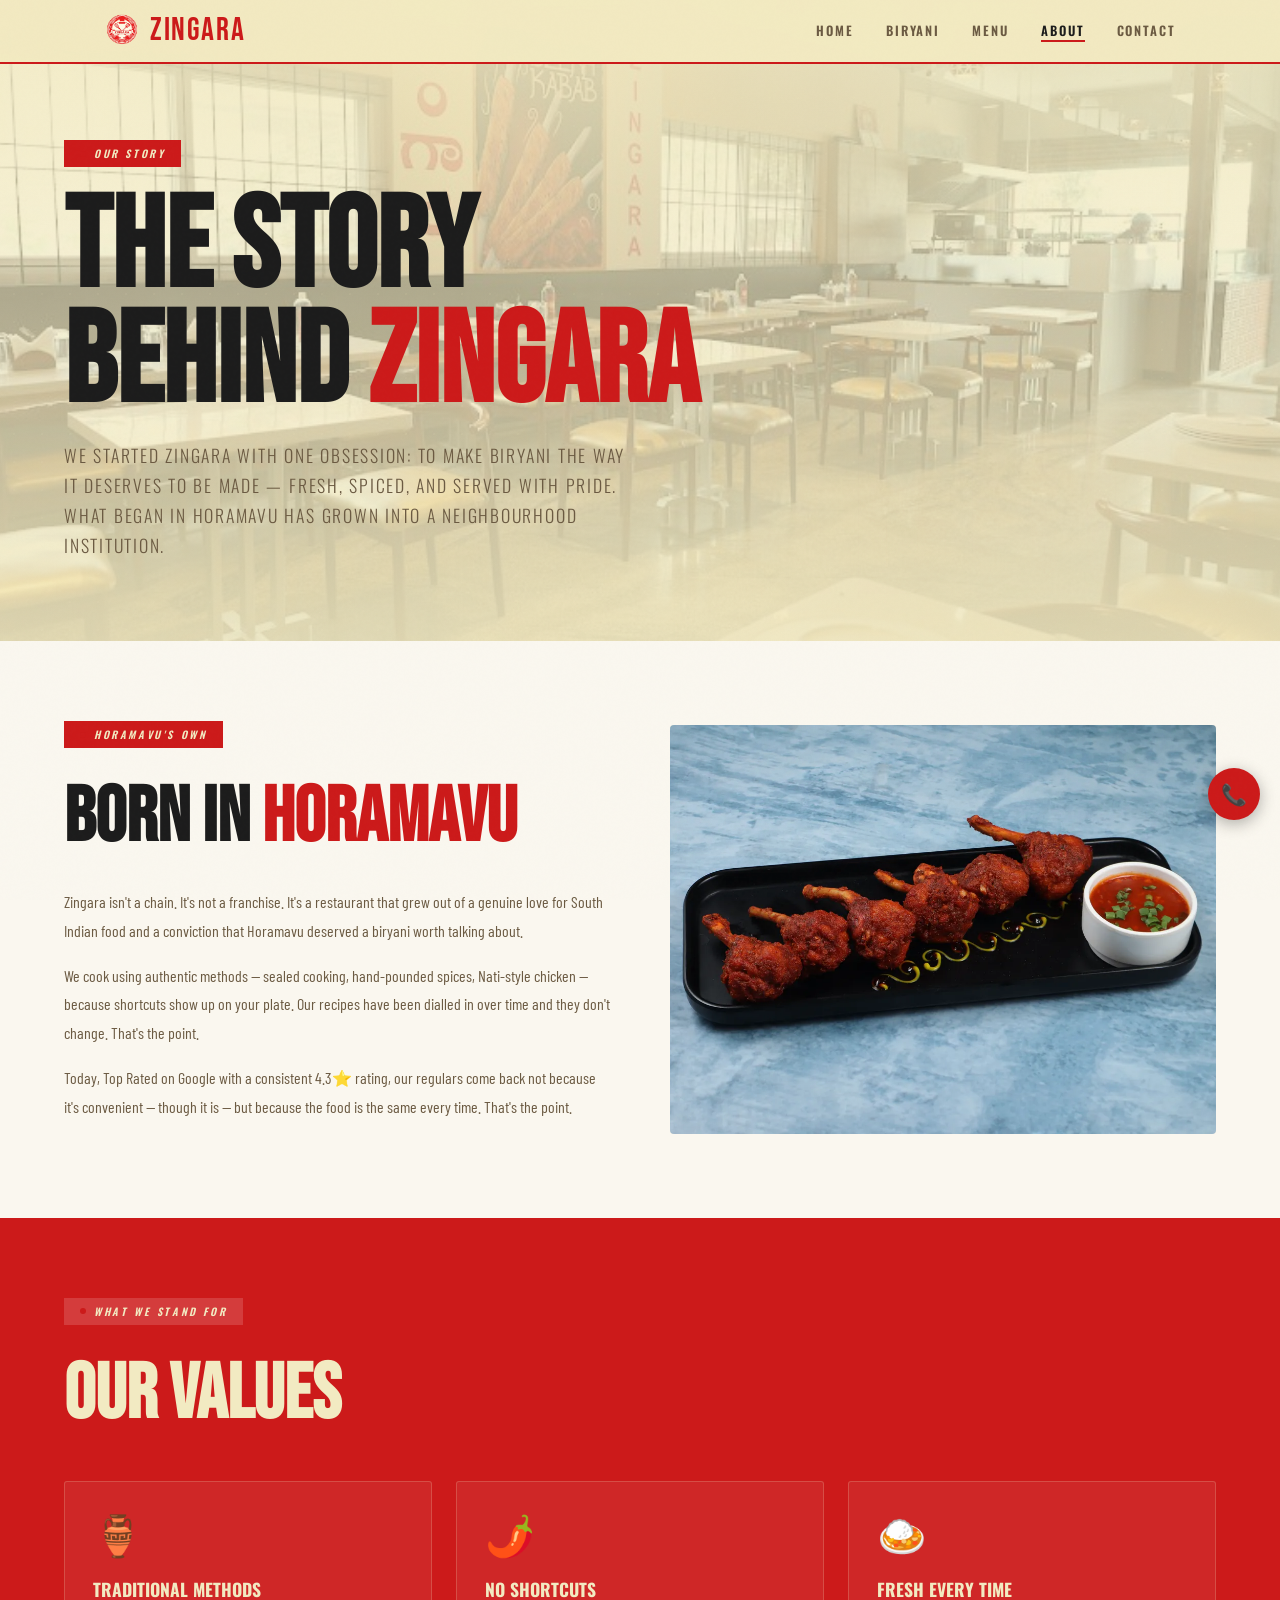
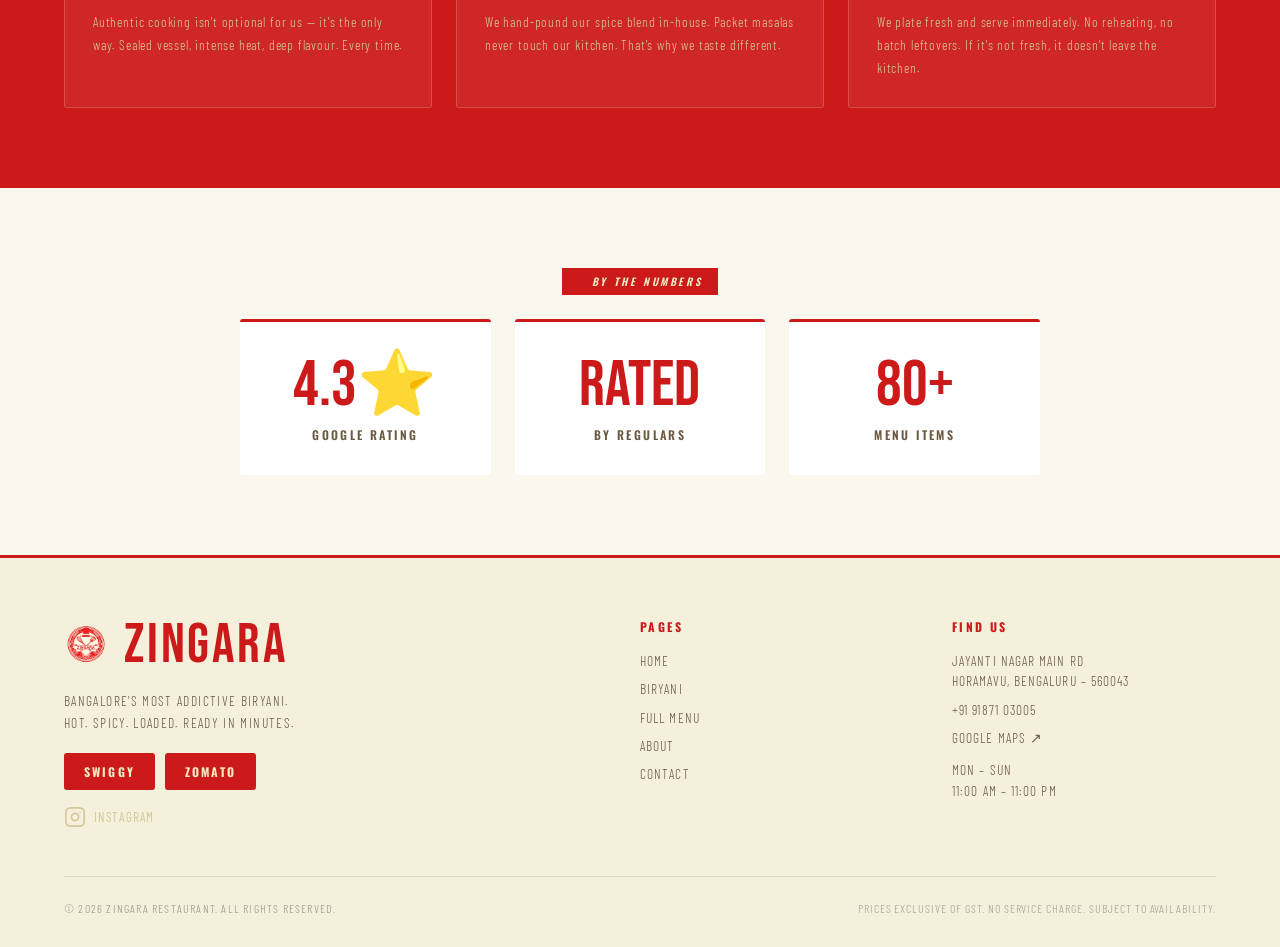
==== about.html @ 3c58b034 "Update website files" ====
<!DOCTYPE html>
<html lang="en">
<head>
  <meta charset="UTF-8">
  <meta name="viewport" content="width=device-width, initial-scale=1.0">
  <title>About Us — Zingara Restaurant Horamavu Bangalore</title>
  <meta name="description" content="Zingara Restaurant — Horamavu's go-to for authentic biryani. Rated 4.3⭐ on Google. Trusted by our customers. Our story, our food, our commitment to quality.">
  <link rel="canonical" href="https://zingara.in/about.html">

  <!-- Open Graph -->
  <meta property="og:title" content="About Zingara — Horamavu's Favourite Biryani Restaurant">
  <meta property="og:description" content="Born in Horamavu. Authentic dum biryani, hand-pounded spices, Nati-style chicken. Rated 4.3⭐ on Google. Our story, our food.">
  <meta property="og:type" content="restaurant">
  <meta property="og:image" content="https://zingara.in/images/hero-3.jpg">
  <meta property="og:url" content="https://zingara.in/about.html">
  <meta property="og:site_name" content="Zingara Restaurant">
  <!-- Twitter Card -->
  <meta name="twitter:card" content="summary_large_image">
  <meta name="twitter:title" content="About Zingara — Horamavu's Favourite Biryani Restaurant">
  <meta name="twitter:description" content="Born in Horamavu. Authentic dum biryani, hand-pounded spices, Nati-style chicken. Rated 4.3⭐.">
  <meta name="twitter:image" content="https://zingara.in/images/hero-3.jpg">

  <!-- Favicon -->
  <link rel="icon" type="image/x-icon" href="favicon.ico">
  <link rel="icon" type="image/png" href="images/logo.png">

  <link rel="preconnect" href="https://fonts.googleapis.com">
  <link rel="preconnect" href="https://fonts.gstatic.com" crossorigin>
  <link href="https://fonts.googleapis.com/css2?family=Bebas+Neue&family=Oswald:wght@300;400;600;700&family=Barlow+Condensed:wght@300;400;500;600&display=swap" rel="stylesheet">
  <link rel="stylesheet" href="css/style.css">
</head>
<body>

<nav id="navbar"></nav>
<div class="nav-overlay" id="navOverlay"></div>
<div class="mobile-nav" id="mobileNav"></div>

<!-- ── ABOUT HERO ── -->
<section class="about-hero" aria-label="About Zingara">
  <div class="page-hero-bg" style="background-image:url('images/hero-3.jpg')" aria-hidden="true"></div>
  <div class="page-hero-scrim page-hero-scrim--light" aria-hidden="true"></div>
  <!-- Large watermark -->
  <div aria-hidden="true" style="position:absolute;bottom:-30px;right:-20px;font-family:'Bebas Neue',sans-serif;font-size:clamp(8rem,20vw,18rem);color:rgba(242,234,194,0.03);letter-spacing:0.05em;pointer-events:none;z-index:1;">ABOUT</div>
  <div class="hero-pattern" aria-hidden="true"></div>
  <div class="about-hero-inner">
    <div class="section-badge reveal">Our Story</div>
    <h1 class="reveal">THE STORY<br>BEHIND <span>ZINGARA</span></h1>
    <p class="about-hero-sub reveal reveal-delay-1">
      We started Zingara with one obsession: to make biryani the way it deserves to be made —
      fresh, spiced, and served with pride. What began in Horamavu has grown into a neighbourhood institution.
    </p>
  </div>
</section>

<!-- ── OUR STORY ── -->
<section class="about-story" aria-label="Our story">
  <div class="about-story-inner">
    <div class="about-story-text reveal">
      <div class="section-badge">Horamavu's Own</div>
      <h2>BORN IN <span>HORAMAVU</span></h2>
      <p>Zingara isn't a chain. It's not a franchise. It's a restaurant that grew out of a genuine love for South Indian food and a conviction that Horamavu deserved a biryani worth talking about.</p>
      <p>We cook using authentic methods — sealed cooking, hand-pounded spices, Nati-style chicken — because shortcuts show up on your plate. Our recipes have been dialled in over time and they don't change. That's the point.</p>
      <p>Today, Top Rated on Google with a consistent 4.3⭐ rating, our regulars come back not because it's convenient — though it is — but because the food is the same every time. That's the point.</p>
    </div>
    <div class="about-img reveal reveal-delay-1">
      <picture>
          <source srcset="images/opt/hero-4-lg.webp" type="image/webp">
          <img src="images/opt/hero-4-lg.jpg" alt="Zingara Restaurant interior" width="600" height="450" loading="lazy" decoding="async">
        </picture>
    </div>
  </div>
</section>

<!-- ── VALUES ── -->
<section class="about-values" aria-label="Our values">
  <div class="about-values-inner">
    <div class="section-badge" style="background:rgba(255,255,255,0.15);color:var(--cream);" class="reveal">What We Stand For</div>
    <h2 class="reveal">OUR VALUES</h2>
    <div class="values-grid">
      <div class="value-item reveal">
        <div class="value-icon">🏺</div>
        <div class="value-title">Traditional Methods</div>
        <p class="value-text">Authentic cooking isn't optional for us — it's the only way. Sealed vessel, intense heat, deep flavour. Every time.</p>
      </div>
      <div class="value-item reveal reveal-delay-1">
        <div class="value-icon">🌶️</div>
        <div class="value-title">No Shortcuts</div>
        <p class="value-text">We hand-pound our spice blend in-house. Packet masalas never touch our kitchen. That's why we taste different.</p>
      </div>
      <div class="value-item reveal reveal-delay-2">
        <div class="value-icon">🍛</div>
        <div class="value-title">Fresh Every Time</div>
        <p class="value-text">We plate fresh and serve immediately. No reheating, no batch leftovers. If it's not fresh, it doesn't leave the kitchen.</p>
      </div>
    </div>
  </div>
</section>

<!-- ── STATS ── -->
<section class="about-stats-section" aria-label="Restaurant stats">
  <div class="about-stats-inner">
    <div class="section-badge reveal about-stats-badge">By The Numbers</div>
    <div class="about-stats-grid">
      <div class="about-stat-card reveal">
        <div class="about-stat-num">4.3⭐</div>
        <div class="about-stat-label">Google Rating</div>
      </div>
      <div class="about-stat-card reveal reveal-delay-1">
        <div class="about-stat-num">Rated</div>
        <div class="about-stat-label">by Regulars</div>
      </div>
      <div class="about-stat-card reveal reveal-delay-2">
        <div class="about-stat-num">80+</div>
        <div class="about-stat-label">Menu Items</div>
      </div>
    </div>
  </div>
</section>

<footer id="site-footer"></footer>
<div class="floating-btns">
  <a href="tel:+919187103005" class="floating-btn floating-call" title="Call Us" aria-label="Call Zingara">📞</a>
</div>

<script src="js/components.js"></script>
<script src="js/main.js"></script>
</body>
</html>
---- css/style.css ----
/* ============================================================
   ZINGARA RESTAURANT — GLOBAL STYLESHEET
   Design System: Bold Street / High-Energy / Food-First
   ============================================================ */

/* ── GOOGLE FONTS ── */
@import url('https://fonts.googleapis.com/css2?family=Bebas+Neue&family=Oswald:wght@300;400;600;700&family=Barlow+Condensed:wght@300;400;500;600&display=swap');

/* ── DESIGN TOKENS ── */
:root {
  --red:        #CC1A1A;
  --red-hover:  #A01010;
  --red-deep:   #7A0A0A;
  --cream:      #F2EAC2;
  --cream-dim:  #D4C898;
  --black:      #111111;
  --off-white:  #FAF7EF;
  --warm-surf:  #F5F0DC;
  --text-dark:  #1C1C1C;
  --text-muted: #6B5A42;
  --border-cream: rgba(242,234,194,0.2);
}

/* ── RESET ── */
*, *::before, *::after { margin:0; padding:0; box-sizing:border-box; }
html { scroll-behavior: smooth; }
img { display:block; width:100%; height:100%; object-fit:cover; }
a { text-decoration:none; color:inherit; }
ul { list-style:none; }
button { cursor:pointer; border:none; background:none; }

body {
  font-family: 'Barlow Condensed', sans-serif;
  background: var(--off-white);
  color: var(--text-dark);
  overflow-x: hidden;
}

/* ── NOISE TEXTURE OVERLAY ── */
body::after {
  content:'';
  position:fixed; inset:0;
  background-image: url("data:image/svg+xml,%3Csvg viewBox='0 0 256 256' xmlns='http://www.w3.org/2000/svg'%3E%3Cfilter id='n'%3E%3CfeTurbulence type='fractalNoise' baseFrequency='0.9' numOctaves='4' stitchTiles='stitch'/%3E%3C/filter%3E%3Crect width='100%25' height='100%25' filter='url(%23n)' opacity='0.04'/%3E%3C/svg%3E");
  pointer-events:none; z-index:9999; opacity:0.35;
}

/* â”€â”€ PAGE HERO BACKGROUNDS (STATIC) â”€â”€ */
.page-hero-bg {
  position:absolute; inset:0;
  z-index:0;
  background-size:cover;
  background-position:center;
  pointer-events:none;
  transform:scale(1.02);
}
.page-hero-scrim {
  position:absolute; inset:0;
  z-index:1;
  pointer-events:none;
}
.page-hero-scrim--light {
  background:linear-gradient(
    180deg,
    rgba(242,234,194,0.92) 0%,
    rgba(242,234,194,0.70) 45%,
    rgba(242,234,194,0.90) 100%
  );
}

/* ============================================================
   TYPOGRAPHY UTILITIES
   ============================================================ */
.font-display  { font-family:'Bebas Neue', sans-serif; font-weight:400; text-transform:uppercase; letter-spacing:0.04em; }
.font-ui       { font-family:'Oswald', sans-serif; text-transform:uppercase; }
.font-body     { font-family:'Barlow Condensed', sans-serif; }

/* ============================================================
   LAYOUT UTILITIES
   ============================================================ */
.container { max-width:1200px; margin:0 auto; padding:0 5vw; }
.section   { padding:80px 5vw; }
.section-sm { padding:60px 5vw; }

/* ============================================================
   SECTION LABEL BADGE
   ============================================================ */
.section-badge {
  display:inline-flex; align-items:center; gap:8px;
  background: var(--red);
  color:var(--cream);
  font-family:'Oswald',sans-serif; font-weight:600; font-style:italic;
  font-size:0.65rem; letter-spacing:0.25em; text-transform:uppercase;
  padding:6px 16px;
  border-radius:0;
  margin-bottom:24px;
}
.section-badge::before {
  content:''; width:6px; height:6px; border-radius:50%;
  background:var(--red); flex-shrink:0;
}

/* ============================================================
   BUTTONS
   ============================================================ */
.btn {
  display:inline-flex; align-items:center; justify-content:center; gap:8px;
  font-family:'Oswald',sans-serif; font-weight:700;
  font-size:0.85rem; letter-spacing:0.18em; text-transform:uppercase;
  padding:14px 36px; border-radius:3px;
  transition: all 0.2s ease; cursor:pointer;
  white-space:nowrap;
}
.btn-primary {
  background:var(--red); color:var(--cream);
}
.btn-primary:hover { background:var(--red-hover); transform:translateY(-1px); }
.btn-primary:active { background:var(--red-deep); transform:translateY(0); }

.btn-outline-cream {
  background:transparent; color:var(--cream);
  border:2px solid var(--cream);
}
.btn-outline-cream:hover { background:rgba(242,234,194,0.12); }

.btn-outline-red {
  background:transparent; color:var(--red);
  border:2px solid var(--red);
}
.btn-outline-red:hover { background:var(--red); color:var(--cream); }

.btn-black {
  background:var(--black); color:var(--cream);
}
.btn-black:hover { background:#222; }

/* ============================================================
   NAVBAR
   ============================================================ */
#navbar {
  position:fixed; top:0; left:0; right:0; z-index:1000;
  background:rgba(242,234,194,0.97);
  backdrop-filter:blur(12px);
  border-bottom:2px solid var(--red);
  height:64px;
  transition:height 0.3s ease, border-width 0.3s ease;
}
#navbar.scrolled { height:52px; border-bottom-width:1px; }

.nav-inner {
  max-width:1200px; margin:0 auto; padding:0 5vw;
  height:100%;
  display:flex; align-items:center; justify-content:space-between;
}

.nav-logo {
  font-family:'Bebas Neue',sans-serif; font-size:2rem;
  color:var(--red); letter-spacing:0.05em;
  display:flex;
  align-items:center;
  gap:10px;
  line-height:1;
}
.nav-logo-img {
  height:36px;
  width:auto;
  display:block;
  flex-shrink:0;
  object-fit:contain;
  /* Uncomment if logo needs inverting on dark navbar: */
  /* filter: brightness(0) invert(1); */
}

.nav-links {
  display:flex; align-items:center; gap:32px;
}
.nav-links a {
  font-family:'Oswald',sans-serif; font-weight:600;
  font-size:0.8rem; letter-spacing:0.15em; text-transform:uppercase;
  color:var(--text-muted);
  position:relative; padding-bottom:2px;
  transition:color 0.2s;
}
.nav-links a::after {
  content:''; position:absolute; bottom:0; left:0;
  width:0; height:2px; background:var(--red);
  transition:width 0.25s ease;
}
.nav-links a.active { color:var(--text-dark); }
.nav-links a.active::after { width:100%; }
.nav-links a:hover { color:var(--text-dark); }
.nav-links a:hover::after { width:100%; }

.hamburger {
  display:none; flex-direction:column; gap:5px; padding:8px;
}

/* Home hero: keep extra CTA mobile-only */
.hero-cta-order { display:none; }
.hamburger span {
  display:block; width:24px; height:2px;
  background:var(--text-dark); border-radius:2px;
  transition:all 0.3s ease;
}

/* Mobile nav drawer */
.mobile-nav {
  display:none;
  position:fixed; top:0; right:0; bottom:0;
  width:280px; z-index:1001;
  background:var(--red);
  padding:80px 40px 40px;
  flex-direction:column; gap:8px;
  transform:translateX(100%);
  transition:transform 0.35s cubic-bezier(0.16,1,0.3,1);
}
.mobile-nav.open { transform:translateX(0); }
.mobile-nav a {
  font-family:'Bebas Neue',sans-serif; font-size:2rem;
  color:var(--cream); letter-spacing:0.04em;
  padding:8px 0; border-bottom:1px solid rgba(242,234,194,0.15);
}
.mobile-nav a.active { color:#fff; }
.mobile-nav a.active::after { content:''; display:block; width:48px; height:2px; background:var(--cream); margin-top:6px; }
.mobile-nav a:last-child { border:none; }
.mobile-nav-close {
  position:absolute; top:20px; right:20px;
  font-size:1.5rem; color:var(--cream); background:none; border:none;
  cursor:pointer;
}
.nav-overlay {
  display:none; position:fixed; inset:0; z-index:1000;
  background:rgba(0,0,0,0.5);
}
.nav-overlay.open { display:block; }

/* ============================================================
   SCROLL REVEAL ANIMATION
   ============================================================ */
.reveal {
  opacity:0; transform:translateY(30px);
  transition: opacity 0.6s ease, transform 0.6s ease;
}
.reveal.visible { opacity:1; transform:translateY(0); }
.reveal-delay-1 { transition-delay:0.1s; }
.reveal-delay-2 { transition-delay:0.2s; }
.reveal-delay-3 { transition-delay:0.3s; }
.reveal-delay-4 { transition-delay:0.4s; }

/* ============================================================
   HERO SECTION
   ============================================================ */
.hero {
  position:relative; min-height:100vh;
  display:flex; align-items:flex-end;
  padding-bottom:80px; overflow:hidden;
  background:var(--black);
}

.hero-carousel {
  position:absolute; inset:0; z-index:0;
}
.hero-slide {
  position:absolute; inset:0;
  opacity:0; transition:opacity 1.2s ease;
  background:#1a0a0a; /* fallback */
}
.hero-slide.active { opacity:1; }
.hero-slide img {
  width:100%; height:100%; object-fit:cover;
  /* Lazy-load friendly sizing */
}

/* Gradient overlay: darkens left side for text legibility */
.hero-overlay {
  position:absolute; inset:0; z-index:1;
  background: linear-gradient(
    105deg,
    rgba(0,0,0,0.80) 0%,
    rgba(0,0,0,0.50) 50%,
    rgba(0,0,0,0.10) 100%
  );
}
/* Dot grid atmospheric pattern */
.hero-pattern {
  position:absolute; inset:0; z-index:2;
  background-image: radial-gradient(circle, rgba(242,234,194,0.07) 1px, transparent 1px);
  background-size:28px 28px;
  pointer-events:none;
}

.hero-content {
  position:relative; z-index:3;
  max-width:1200px; margin:0 auto; padding:0 5vw;
  width:100%;
}

.hero-badge {
  display:inline-flex; align-items:center; gap:8px;
  background:var(--red); color:var(--cream);
  font-family:'Oswald',sans-serif; font-weight:600;
  font-size:0.7rem; letter-spacing:0.3em; text-transform:uppercase;
  padding:7px 16px; border-radius:2px;
  margin-bottom:20px;
  opacity:0; transform:translateY(40px);
  animation: heroReveal 0.9s cubic-bezier(0.16,1,0.3,1) 0.2s forwards;
}

.hero h1 {
  font-family:'Bebas Neue',sans-serif;
  font-size:clamp(4rem,12vw,10rem);
  color:var(--cream); line-height:0.92; letter-spacing:0.02em;
  text-transform:uppercase;
  opacity:0; transform:translateY(40px);
  animation: heroReveal 0.9s cubic-bezier(0.16,1,0.3,1) 0.32s forwards;
}
.hero h1 .accent { color:var(--red); }

.hero-sub {
  font-family:'Oswald',sans-serif; font-weight:300;
  font-size:clamp(1rem,2vw,1.4rem);
  color:var(--cream-dim); letter-spacing:0.1em; text-transform:uppercase;
  margin-top:16px; max-width:520px;
  opacity:0; transform:translateY(40px);
  animation: heroReveal 0.9s cubic-bezier(0.16,1,0.3,1) 0.44s forwards;
}

.hero-ctas {
  display:flex; flex-wrap:wrap; gap:12px;
  margin-top:36px;
  opacity:0; transform:translateY(40px);
  animation: heroReveal 0.9s cubic-bezier(0.16,1,0.3,1) 0.56s forwards;
}

/* Carousel dots */
.hero-dots {
  position:absolute; bottom:28px; right:5vw;
  z-index:4; display:flex; gap:8px;
}
.hero-dot {
  width:8px; height:8px; border-radius:50%;
  background:rgba(242,234,194,0.3);
  border:none; cursor:pointer;
  transition:background 0.3s, transform 0.3s;
}
.hero-dot.active { background:var(--cream); transform:scale(1.3); }

@keyframes heroReveal {
  to { opacity:1; transform:translateY(0); }
}

/* ============================================================
   TRUST BAR
   ============================================================ */
.trust-bar {
  background:var(--warm-surf);
  border-bottom:2px solid var(--red);
  padding:20px 5vw;
}
.trust-bar-inner {
  max-width:1200px; margin:0 auto;
  display:flex; align-items:center; justify-content:center;
  flex-wrap:wrap; gap:40px;
}
.trust-item {
  display:flex; align-items:center; gap:12px;
}
.trust-num {
  font-family:'Bebas Neue',sans-serif; font-size:2rem;
  color:var(--red); letter-spacing:0.03em;
}
.trust-label {
  font-family:'Barlow Condensed',sans-serif; font-weight:300;
  font-size:0.8rem; text-transform:uppercase; letter-spacing:0.1em;
  color:var(--text-muted); line-height:1.3;
}
.trust-divider {
  width:1px; height:40px; background:rgba(17,17,17,0.15);
}

/* ============================================================
   STAR PRODUCT (FEATURED BIRYANI)
   ============================================================ */
.star-product {
  background:var(--red);
  padding:80px 5vw;
  position:relative; overflow:hidden;
}
/* Large watermark background text */
.star-product::before {
  content:'BIRYANI';
  position:absolute; top:50%; left:50%;
  transform:translate(-50%,-50%);
  font-family:'Bebas Neue',sans-serif;
  font-size:clamp(8rem,20vw,18rem);
  color:rgba(242,234,194,0.04);
  white-space:nowrap; pointer-events:none;
  letter-spacing:0.05em;
}
.star-product-inner {
  max-width:1200px; margin:0 auto;
  display:grid; grid-template-columns:1fr 1fr;
  gap:60px; align-items:center;
  position:relative; z-index:1;
}
.star-product-img {
  position:relative; border-radius:4px; overflow:hidden;
  aspect-ratio:4/3;
  box-shadow: 0 30px 80px rgba(0,0,0,0.4);
}
.star-product-img .most-ordered-tag {
  position:absolute; top:16px; left:16px; z-index:2;
  background:var(--cream); color:var(--red);
  font-family:'Oswald',sans-serif; font-weight:700;
  font-size:0.7rem; letter-spacing:0.2em; text-transform:uppercase;
  padding:6px 14px; border-radius:2px;
}
.star-product-text h2 {
  font-family:'Bebas Neue',sans-serif;
  font-size:clamp(3rem,8vw,7rem);
  color:var(--cream); line-height:0.92;
  letter-spacing:0.02em;
}
.star-product-text .price {
  font-family:'Bebas Neue',sans-serif; font-size:3rem;
  color:var(--cream); margin:16px 0 8px;
}
.star-product-text .desc {
  font-family:'Barlow Condensed',sans-serif; font-weight:300;
  font-size:1rem; line-height:1.7; letter-spacing:0.06em;
  text-transform:uppercase; color:var(--cream-dim);
  margin-bottom:32px;
}
.star-ctas { display:flex; gap:12px; flex-wrap:wrap; }

/* ============================================================
   BIRYANI GRID (CHOOSE YOUR BIRYANI)
   ============================================================ */
.biryani-grid-section {
  background:var(--off-white); padding:80px 5vw;
}
.section-header {
  max-width:1200px; margin:0 auto 48px;
}
.section-header h2 {
  font-family:'Bebas Neue',sans-serif;
  font-size:clamp(2.5rem,6vw,5rem);
  color:var(--text-dark); line-height:1;
}
.section-header h2 .red { color:var(--red); }

.biryani-grid {
  max-width:1200px; margin:0 auto;
  display:grid; grid-template-columns:repeat(4,1fr); gap:20px;
}
.biryani-card {
  background:#fff;
  border-radius:4px; overflow:hidden;
  border-left:4px solid var(--red);
  transition:transform 0.2s ease, box-shadow 0.2s ease;
}
.biryani-card:hover {
  transform:translateY(-4px);
  box-shadow:0 12px 30px rgba(204,26,26,0.15);
}
.biryani-card-img {
  aspect-ratio:4/3; overflow:hidden; position:relative;
  background:var(--warm-surf);
}
.biryani-card-img img {
  transition:transform 0.4s ease;
}
.biryani-card:hover .biryani-card-img img { transform:scale(1.05); }
.biryani-card-body { padding:20px; }
.biryani-card-name {
  font-family:'Oswald',sans-serif; font-weight:700;
  font-size:1.1rem; text-transform:uppercase;
  color:var(--text-dark); margin-bottom:6px;
}
.biryani-card-hook {
  font-family:'Barlow Condensed',sans-serif; font-weight:300;
  font-size:0.85rem; text-transform:uppercase;
  letter-spacing:0.06em; color:var(--text-muted);
  line-height:1.5; margin-bottom:16px;
}
.biryani-card-footer {
  display:flex; align-items:center; justify-content:space-between;
}
.price-badge {
  background:var(--red); color:var(--cream);
  font-family:'Oswald',sans-serif; font-weight:700;
  font-size:0.9rem; padding:4px 12px; border-radius:3px;
}
.biryani-card-footer .btn { padding:8px 16px; font-size:0.75rem; }

/* ============================================================
   WHY PEOPLE LOVE ZINGARA
   ============================================================ */
.why-love {
  background:var(--warm-surf); padding:80px 5vw;
  position:relative; overflow:hidden;
}
.why-love::before {
  content:'ZINGARA';
  position:absolute; bottom:-20px; right:-20px;
  font-family:'Bebas Neue',sans-serif;
  font-size:clamp(8rem,18vw,16rem);
  color:rgba(204,26,26,0.06);
  pointer-events:none; letter-spacing:0.05em;
}
.why-love-inner { max-width:1200px; margin:0 auto; position:relative; z-index:1; }
.why-love h2 {
  font-family:'Bebas Neue',sans-serif;
  font-size:clamp(2.5rem,6vw,5rem);
  color:var(--text-dark); margin-bottom:48px;
}
.why-grid {
  display:grid; grid-template-columns:repeat(2,1fr); gap:2px;
}
.why-item {
  background:rgba(255,255,255,0.55);
  border:1px solid rgba(17,17,17,0.07);
  padding:36px 32px;
  transition:background 0.2s;
}
.why-item:hover { background:rgba(255,255,255,0.85); }
.why-num {
  font-family:'Bebas Neue',sans-serif; font-size:4rem;
  color:var(--red); line-height:1; margin-bottom:8px;
}
.why-title {
  font-family:'Oswald',sans-serif; font-weight:700;
  font-size:1.2rem; text-transform:uppercase;
  color:var(--text-dark); margin-bottom:8px;
}
.why-desc {
  font-family:'Barlow Condensed',sans-serif; font-weight:300;
  font-size:0.9rem; line-height:1.7;
  letter-spacing:0.06em; color:var(--text-muted);
}

/* ============================================================
   WHAT YOU GET
   ============================================================ */
.what-you-get {
  background:var(--warm-surf); padding:80px 5vw;
}
.what-you-get-inner { max-width:1200px; margin:0 auto; }
.what-you-get h2 {
  font-family:'Bebas Neue',sans-serif;
  font-size:clamp(2.5rem,6vw,5rem);
  color:var(--text-dark); margin-bottom:48px;
}
.what-grid {
  display:grid; grid-template-columns:repeat(3,1fr); gap:20px;
}
.what-card {
  background:#fff; border-radius:4px; overflow:hidden;
  border-top:3px solid var(--red);
}
.what-card-img { aspect-ratio:4/3; background:var(--warm-surf); }
.what-card-label {
  padding:16px 20px;
  font-family:'Oswald',sans-serif; font-weight:700;
  font-size:1rem; text-transform:uppercase;
  color:var(--text-dark);
}

/* ============================================================
   QUICK MENU PREVIEW
   ============================================================ */
.menu-preview {
  background:var(--off-white); padding:80px 5vw;
}
.menu-preview-inner { max-width:1200px; margin:0 auto; }
.menu-preview h2 {
  font-family:'Bebas Neue',sans-serif;
  font-size:clamp(2.5rem,6vw,5rem);
  color:var(--text-dark); margin-bottom:12px;
}

.menu-tabs {
  display:flex; gap:0; margin-bottom:32px;
  border-bottom:2px solid var(--red);
}
.menu-tab {
  font-family:'Oswald',sans-serif; font-weight:600;
  font-size:0.85rem; letter-spacing:0.15em; text-transform:uppercase;
  padding:12px 24px; cursor:pointer;
  color:var(--text-muted);
  background:none; border:none;
  transition:all 0.2s;
  position:relative;
}
.menu-tab.active { color:var(--red); }
.menu-tab.active::after {
  content:''; position:absolute; bottom:-2px; left:0; right:0;
  height:2px; background:var(--red);
}
.menu-tab:hover { color:var(--text-dark); }

.menu-panel { display:none; }
.menu-panel.active {
  display:grid; grid-template-columns:repeat(2,1fr); gap:12px;
  animation: panelReveal 0.35s ease;
}
@keyframes panelReveal {
  from { opacity:0; transform:translateY(12px); }
  to   { opacity:1; transform:translateY(0); }
}

.menu-item-row {
  display:flex; align-items:center; justify-content:space-between;
  background:#fff; padding:16px 20px;
  border-left:4px solid var(--red); border-radius:4px;
  transition:transform 0.2s, box-shadow 0.2s;
}
.menu-item-row:hover {
  transform:translateY(-2px);
  box-shadow:0 6px 20px rgba(204,26,26,0.1);
}
.menu-item-name {
  font-family:'Oswald',sans-serif; font-weight:700;
  font-size:0.95rem; text-transform:uppercase; color:var(--text-dark);
}
.menu-item-desc {
  font-family:'Barlow Condensed',sans-serif; font-weight:300;
  font-size:0.8rem; text-transform:uppercase;
  letter-spacing:0.06em; color:var(--text-muted);
  margin-top:2px;
}
.menu-preview-cta { text-align:center; margin-top:40px; }

/* ============================================================
   LOCATION SECTION
   ============================================================ */
.location-section {
  background:var(--red); padding:80px 5vw;
  position:relative; overflow:hidden;
}
.location-section::before {
  content:'VISIT';
  position:absolute; bottom:-30px; left:-20px;
  font-family:'Bebas Neue',sans-serif;
  font-size:clamp(10rem,22vw,20rem);
  color:rgba(242,234,194,0.05);
  pointer-events:none;
}
.location-inner {
  max-width:1200px; margin:0 auto;
  display:grid; grid-template-columns:1fr 1fr;
  gap:60px; align-items:center;
  position:relative; z-index:1;
}
.location-text h2 {
  font-family:'Bebas Neue',sans-serif;
  font-size:clamp(3rem,8vw,7rem);
  color:var(--cream); line-height:0.95; margin-bottom:24px;
}
.location-detail {
  display:flex; align-items:flex-start; gap:12px;
  margin-bottom:16px;
}
.location-icon {
  font-size:1.2rem; margin-top:2px; flex-shrink:0;
}
.location-info {
  font-family:'Barlow Condensed',sans-serif; font-weight:300;
  font-size:0.95rem; text-transform:uppercase;
  letter-spacing:0.08em; color:var(--cream-dim); line-height:1.5;
}
.location-info strong {
  display:block; font-weight:500; color:var(--cream);
}
.location-ctas { display:flex; gap:12px; flex-wrap:wrap; margin-top:32px; }
.location-map {
  border-radius:4px; overflow:hidden;
  box-shadow:0 20px 60px rgba(0,0,0,0.3);
  aspect-ratio:4/3; background:rgba(0,0,0,0.2);
  display:flex; align-items:center; justify-content:center;
}

/* ============================================================
   FINAL PUSH / CTA SECTION
   ============================================================ */
.final-push {
  background:var(--cream); padding:80px 5vw; text-align:center;
}
.final-push h2 {
  font-family:'Bebas Neue',sans-serif;
  font-size:clamp(3rem,9vw,8rem);
  color:var(--text-dark); line-height:0.95; letter-spacing:0.02em;
}
.final-push h2 span { color:var(--red); }
.final-push p {
  font-family:'Oswald',sans-serif; font-weight:300;
  font-size:1rem; letter-spacing:0.15em; text-transform:uppercase;
  color:var(--text-muted); margin:16px 0 36px;
}
.final-ctas { display:flex; justify-content:center; gap:16px; flex-wrap:wrap; }

/* ============================================================
   FOOTER
   ============================================================ */
footer {
  background:var(--warm-surf);
  border-top:3px solid var(--red);
  padding:60px 5vw 32px;
}
.footer-inner { max-width:1200px; margin:0 auto; }
.footer-top {
  display:grid; grid-template-columns:2fr 1fr 1fr;
  gap:48px; padding-bottom:48px;
  border-bottom:1px solid rgba(17,17,17,0.1);
}
.footer-brand { }
.footer-brand-link {
  display: flex;
  align-items: center;
  gap: 16px;
  margin-bottom: 16px;
  text-decoration: none;
}
.footer-logo {
  height: 44px;
  width: auto;
  display: block;
  /* Uncomment below if logo has light background on dark footer */
  /* filter: brightness(0) invert(1); */
}
.footer-brand-name {
  font-family:'Bebas Neue',sans-serif; font-size:3.5rem;
  color:var(--red); letter-spacing:0.05em; line-height:1;
}
.footer-tagline {
  font-family:'Barlow Condensed',sans-serif; font-weight:300;
  font-size:0.85rem; text-transform:uppercase; letter-spacing:0.1em;
  color:var(--text-muted); margin-top:8px; line-height:1.6;
}
.footer-col h4 {
  font-family:'Oswald',sans-serif; font-weight:700;
  font-size:0.75rem; letter-spacing:0.2em; text-transform:uppercase;
  color:var(--red); margin-bottom:16px;
}
.footer-col a, .footer-col p {
  display:block;
  font-family:'Barlow Condensed',sans-serif; font-weight:300;
  font-size:0.85rem; text-transform:uppercase; letter-spacing:0.08em;
  color:var(--text-muted); margin-bottom:8px; line-height:1.5;
  transition:color 0.2s;
}
.footer-col a:hover { color:var(--text-dark); }
.footer-bottom {
  display:flex; align-items:center; justify-content:space-between;
  padding-top:24px; flex-wrap:wrap; gap:12px;
}
.footer-copy {
  font-family:'Barlow Condensed',sans-serif; font-weight:300;
  font-size:0.75rem; letter-spacing:0.1em; text-transform:uppercase;
  color:rgba(17,17,17,0.4);
}
.footer-gst {
  font-family:'Barlow Condensed',sans-serif; font-weight:300;
  font-size:0.75rem; letter-spacing:0.08em; text-transform:uppercase;
  color:rgba(17,17,17,0.35);
}

/* ============================================================
   STICKY MOBILE CTA
   ============================================================ */
.sticky-call {
  display:none;
  position:fixed; bottom:0; left:0; right:0; z-index:998;
  background:var(--red); color:var(--cream);
  font-family:'Oswald',sans-serif; font-weight:700;
  font-size:0.9rem; letter-spacing:0.15em; text-transform:uppercase;
  padding:16px; text-align:center;
  border-top:2px solid var(--cream);
  text-decoration:none;
}

/* ============================================================
   FLOATING BUTTONS
   ============================================================ */
.floating-btns {
  position:fixed; right:20px; bottom:80px; z-index:997;
  display:flex; flex-direction:column; gap:12px;
}
.floating-btn {
  width:52px; height:52px; border-radius:50%;
  display:flex; align-items:center; justify-content:center;
  font-size:1.3rem; text-decoration:none;
  box-shadow:0 4px 16px rgba(0,0,0,0.3);
  transition:transform 0.2s;
}
.floating-btn:hover { transform:scale(1.1); }
.floating-call { background:var(--red); }

/* ============================================================
   PAGE-SPECIFIC: BIRYANI PAGE
   ============================================================ */
.page-title {
  font-family:'Bebas Neue',sans-serif;
  font-size:clamp(4rem,12vw,10rem);
  color:var(--cream); line-height:0.9;
}
.page-title .red { color:var(--red); }
.page-subtitle {
  font-family:'Oswald',sans-serif; font-weight:300;
  font-size:1rem; letter-spacing:0.15em; text-transform:uppercase;
  color:var(--cream-dim); margin-top:12px;
}

.biryani-full-grid {
  max-width:1200px; margin:0 auto;
  display:grid; grid-template-columns:repeat(3,1fr); gap:24px;
  padding:60px 5vw;
}
.biryani-full-card {
  background:#fff; border-radius:4px; overflow:hidden;
  border-left:4px solid var(--red);
  box-shadow:0 2px 12px rgba(0,0,0,0.06);
  transition:transform 0.2s, box-shadow 0.2s;
}
.biryani-full-card:hover {
  transform:translateY(-4px);
  box-shadow:0 16px 40px rgba(204,26,26,0.15);
}
.biryani-full-img { aspect-ratio:4/3; background:var(--warm-surf); position:relative; }
.biryani-tag {
  position:absolute; top:12px; right:12px;
  background:var(--red-deep); color:var(--cream);
  font-family:'Oswald',sans-serif; font-weight:600;
  font-size:0.6rem; letter-spacing:0.2em; text-transform:uppercase;
  padding:4px 10px; border-radius:2px;
}
.biryani-tag.bestseller { background:var(--red); }
.biryani-tag.chef { background:#1a4a1a; }
.biryani-full-body { padding:24px; }
.biryani-full-name {
  font-family:'Oswald',sans-serif; font-weight:700;
  font-size:1.2rem; text-transform:uppercase; color:var(--text-dark);
  margin-bottom:8px;
}
.biryani-full-desc {
  font-family:'Barlow Condensed',sans-serif; font-weight:300;
  font-size:0.85rem; line-height:1.6; text-transform:uppercase;
  letter-spacing:0.06em; color:var(--text-muted); margin-bottom:20px;
}
.biryani-full-footer {
  display:flex; align-items:center; justify-content:space-between;
}

.why-special {
  background:var(--red); padding:60px 5vw;
}
.why-special-inner { max-width:1200px; margin:0 auto; }
.why-special h2 {
  font-family:'Bebas Neue',sans-serif;
  font-size:clamp(2.5rem,6vw,5rem);
  color:var(--cream); margin-bottom:36px;
}
.why-special-grid {
  display:grid; grid-template-columns:repeat(3,1fr); gap:24px;
}
.why-special-item {
  padding:24px;
  background:rgba(255,255,255,0.07);
  border:1px solid rgba(242,234,194,0.15);
  border-radius:3px;
}
.why-special-icon { font-size:2rem; margin-bottom:12px; }
.why-special-title {
  font-family:'Oswald',sans-serif; font-weight:700;
  font-size:1rem; text-transform:uppercase;
  color:var(--cream); margin-bottom:6px;
}
.why-special-text {
  font-family:'Barlow Condensed',sans-serif; font-weight:300;
  font-size:0.85rem; line-height:1.6; text-transform:uppercase;
  letter-spacing:0.06em; color:var(--cream-dim);
}

/* ============================================================
   PAGE-SPECIFIC: ABOUT PAGE
   ============================================================ */
.about-hero {
  background:var(--cream);
  padding:140px 5vw 80px;
  position:relative; overflow:hidden;
}
.about-hero::before {
  content:'ABOUT';
  position:absolute; bottom:-30px; right:-20px;
  font-family:'Bebas Neue',sans-serif;
  font-size:clamp(8rem,20vw,18rem);
  color:rgba(204,26,26,0.07); pointer-events:none;
}
.about-hero-inner { max-width:1200px; margin:0 auto; position:relative; z-index:3; }
.about-hero h1 {
  font-family:'Bebas Neue',sans-serif;
  font-size:clamp(4rem,10vw,9rem);
  color:var(--text-dark); line-height:0.9;
}
.about-hero h1 span { color:var(--red); }
.about-hero-sub {
  font-family:'Oswald',sans-serif; font-weight:300;
  font-size:1.1rem; letter-spacing:0.1em; text-transform:uppercase;
  color:var(--text-muted); margin-top:20px; max-width:580px; line-height:1.7;
}

.about-story { padding:80px 5vw; background:var(--off-white); }
.about-story-inner {
  max-width:1200px; margin:0 auto;
  display:grid; grid-template-columns:1fr 1fr; gap:60px; align-items:center;
}
.about-story-text h2 {
  font-family:'Bebas Neue',sans-serif;
  font-size:clamp(2.5rem,6vw,5rem);
  color:var(--text-dark); margin-bottom:24px;
}
.about-story-text h2 span { color:var(--red); }
.about-story-text p {
  font-family:'Barlow Condensed',sans-serif; font-weight:400;
  font-size:1rem; line-height:1.8; color:var(--text-muted);
  margin-bottom:16px;
}
.about-img { aspect-ratio:4/3; border-radius:4px; overflow:hidden; background:var(--warm-surf); }

.about-values { background:var(--red); padding:80px 5vw; }
.about-values-inner { max-width:1200px; margin:0 auto; }
.about-values h2 {
  font-family:'Bebas Neue',sans-serif;
  font-size:clamp(2.5rem,6vw,5rem);
  color:var(--cream); margin-bottom:40px;
}
.values-grid {
  display:grid; grid-template-columns:repeat(3,1fr); gap:24px;
}
.value-item {
  padding:28px;
  border:1px solid rgba(242,234,194,0.2);
  background:rgba(255,255,255,0.06);
  border-radius:3px;
}
.value-icon { font-size:2.5rem; margin-bottom:16px; }
.value-title {
  font-family:'Oswald',sans-serif; font-weight:700;
  font-size:1.1rem; text-transform:uppercase;
  color:var(--cream); margin-bottom:8px;
}
.value-text {
  font-family:'Barlow Condensed',sans-serif; font-weight:300;
  font-size:0.85rem; line-height:1.7; letter-spacing:0.06em;
  color:var(--cream-dim);
}

/* ============================================================
   PAGE-SPECIFIC: CONTACT PAGE
   ============================================================ */
.contact-hero {
  background:var(--red); padding:140px 5vw 80px;
}
.contact-hero-inner { max-width:1200px; margin:0 auto; }
.contact-hero h1 {
  font-family:'Bebas Neue',sans-serif;
  font-size:clamp(4rem,10vw,9rem);
  color:var(--cream); line-height:0.9;
}
.contact-hero-sub {
  font-family:'Oswald',sans-serif; font-weight:300;
  font-size:1rem; letter-spacing:0.15em; text-transform:uppercase;
  color:var(--cream-dim); margin-top:16px;
}

.contact-body { padding:80px 5vw; background:var(--off-white); }
.contact-body-inner {
  max-width:1200px; margin:0 auto;
  display:grid; grid-template-columns:1fr 1fr; gap:60px;
}
.contact-details h2 {
  font-family:'Bebas Neue',sans-serif;
  font-size:clamp(2rem,5vw,4rem);
  color:var(--text-dark); margin-bottom:32px;
}
.contact-item {
  display:flex; align-items:flex-start; gap:16px;
  margin-bottom:28px;
}
.contact-item-icon {
  width:48px; height:48px; border-radius:4px;
  background:var(--red); color:var(--cream);
  display:flex; align-items:center; justify-content:center;
  font-size:1.2rem; flex-shrink:0;
}
.contact-item-content { }
.contact-item-label {
  font-family:'Oswald',sans-serif; font-weight:600;
  font-size:0.65rem; letter-spacing:0.25em; text-transform:uppercase;
  color:var(--red); margin-bottom:4px;
}
.contact-item-value {
  font-family:'Barlow Condensed',sans-serif; font-weight:400;
  font-size:1rem; text-transform:uppercase; letter-spacing:0.06em;
  color:var(--text-dark); line-height:1.5;
}
.contact-item-value a { color:var(--text-dark); transition:color 0.2s; }
.contact-item-value a:hover { color:var(--red); }

.call-now-big {
  display:block;
  background:var(--red); color:var(--cream);
  font-family:'Bebas Neue',sans-serif; font-size:2.5rem;
  letter-spacing:0.04em; text-transform:uppercase;
  padding:24px 36px; border-radius:4px; text-align:center;
  margin-top:32px;
  transition:background 0.2s, transform 0.2s;
  box-shadow:0 8px 30px rgba(204,26,26,0.3);
}
.call-now-big:hover { background:var(--red-hover); transform:translateY(-2px); }

.contact-map-col h2 {
  font-family:'Bebas Neue',sans-serif;
  font-size:clamp(2rem,5vw,4rem);
  color:var(--text-dark); margin-bottom:24px;
}
.map-embed {
  border-radius:4px; overflow:hidden;
  border:4px solid var(--red);
  height:300px; background:var(--warm-surf);
}
.map-embed iframe { width:100%; height:100%; border:none; }
.hours-grid {
  display:grid; grid-template-columns:1fr 1fr; gap:12px; margin-top:24px;
}
.hour-item {
  background:#fff; padding:16px; border-left:4px solid var(--red);
  border-radius:3px;
}
.hour-day {
  font-family:'Oswald',sans-serif; font-weight:700;
  font-size:0.75rem; text-transform:uppercase; letter-spacing:0.15em;
  color:var(--text-muted); margin-bottom:4px;
}
.hour-time {
  font-family:'Bebas Neue',sans-serif; font-size:1.4rem;
  color:var(--text-dark);
}

/* ============================================================
   RESPONSIVE — TABLET
   ============================================================ */
@media (max-width:900px) {
  .biryani-grid { grid-template-columns:repeat(2,1fr); }
  .why-grid { grid-template-columns:1fr; }
  .what-grid { grid-template-columns:1fr 1fr; }
  .star-product-inner { grid-template-columns:1fr; }
  .location-inner { grid-template-columns:1fr; }
  .biryani-full-grid { grid-template-columns:1fr 1fr; }
  .why-special-grid { grid-template-columns:1fr; }
  .footer-top { grid-template-columns:1fr 1fr; }
  .about-story-inner { grid-template-columns:1fr; }
  .values-grid { grid-template-columns:1fr 1fr; }
  .contact-body-inner { grid-template-columns:1fr; }
  .menu-panel.active { grid-template-columns:1fr; }
}

/* ============================================================
   RESPONSIVE — MOBILE
   ============================================================ */
@media (max-width:640px) {
  .section, .section-sm { padding:60px 5vw; }
  .biryani-grid { grid-template-columns:1fr; }
  .what-grid { grid-template-columns:1fr; }
  .biryani-full-grid { grid-template-columns:1fr; }
  .values-grid { grid-template-columns:1fr; }
  .footer-top { grid-template-columns:1fr; }
  .hero-ctas .btn { width:100%; }
  .trust-bar-inner { gap:12px; }
  .trust-divider { display:none; }
  .trust-item { flex:1 1 0; min-width:0; flex-direction:column; align-items:center; text-align:center; gap:4px; }
  .trust-num { font-size:1.5rem; }
  .nav-links { display:none; }
  .nav-logo { font-size:1.6rem; }
  .nav-logo-img { height:30px; }
  .hamburger { display:flex; }
  .floating-btns { bottom:80px; }
  .sticky-call { display:none; }
  .mobile-nav { display:flex; }
  .star-ctas { flex-direction:column; }
  .hours-grid { grid-template-columns:1fr; }
  .menu-tabs { flex-wrap:wrap; }
  .hero-cta-call, .hero-cta-swiggy, .hero-cta-zomato { display:none; }
  .hero-cta-order, .hero-cta-visit { display:inline-flex; }
}

/* ============================================================
   PRINT — NEVER PRINT THE STICKY BAR
   ============================================================ */
@media print {
  .sticky-call, .floating-btns, #navbar { display:none !important; }
}

/* ============================================================
   VEG / NON-VEG INDICATORS (FSSAI-style, CSS-only, palette-matched)
   Veg  → warm sage-olive #7A8C4A  (earthy, not neon)
   Non-veg → --red #CC1A1A         (already in design system)
   ============================================================ */
.veg-dot, .nonveg-dot {
  display:inline-flex; align-items:center; justify-content:center;
  width:14px; height:14px; border-radius:2px;
  flex-shrink:0; vertical-align:middle;
}
.veg-dot    { border:1.5px solid #7A8C4A; }
.nonveg-dot { border:1.5px solid var(--red); }
.veg-dot::after {
  content:''; width:6px; height:6px; border-radius:50%;
  background:#7A8C4A;
}
.nonveg-dot::after {
  content:''; width:6px; height:6px; border-radius:50%;
  background:var(--red);
}
/* Variant for dark backgrounds (combos, hero sections) */
.veg-dot--light    { border-color:#A8C07A; }
.veg-dot--light::after { background:#A8C07A; }
.nonveg-dot--light { border-color:var(--cream); }
.nonveg-dot--light::after { background:var(--cream); }

/* ============================================================
   MENU PAGE — HEADER
   ============================================================ */
.menu-page-header {
  background:var(--warm-surf);
  padding:140px 5vw 64px;
  position:relative; overflow:hidden;
}
.menu-page-header::before {
  content:'MENU';
  position:absolute; bottom:-40px; right:-20px;
  font-family:'Bebas Neue',sans-serif;
  font-size:clamp(8rem,20vw,18rem);
  color:rgba(204,26,26,0.07);
  pointer-events:none; letter-spacing:0.05em;
}
.menu-page-header-inner { max-width:1200px; margin:0 auto; position:relative; z-index:3; }
.menu-page-header h1 {
  font-family:'Bebas Neue',sans-serif;
  font-size:clamp(4rem,12vw,9rem);
  color:var(--text-dark); line-height:0.92; letter-spacing:0.02em;
}
.menu-page-header p {
  font-family:'Oswald',sans-serif; font-weight:300;
  font-size:0.9rem; letter-spacing:0.18em; text-transform:uppercase;
  color:var(--text-muted); margin-top:14px; max-width:520px;
}

/* ============================================================
   MENU PAGE — CATEGORY SECTION WRAPPER
   ============================================================ */
.menu-section { padding:64px 5vw; }
.menu-section-inner { max-width:1200px; margin:0 auto; }
.menu-section-title {
  font-family:'Bebas Neue',sans-serif;
  font-size:clamp(2rem,5vw,4rem);
  color:var(--text-dark); line-height:1; margin-bottom:36px;
}
.menu-section-title .red { color:var(--red); }

/* ============================================================
   MENU CARD GRID
   ============================================================ */
.menu-cards-grid {
  display:grid;
  grid-template-columns:repeat(3,1fr);
  gap:20px;
}
.menu-card {
  background:#fff; border-radius:4px; overflow:hidden;
  border-top:3px solid var(--red);
  transition:transform 0.2s ease, box-shadow 0.2s ease;
}
.menu-card:hover {
  transform:translateY(-4px);
  box-shadow:0 12px 30px rgba(204,26,26,0.12);
}
/* Image slot */
.menu-card-img {
  aspect-ratio:4/3; position:relative; overflow:hidden;
  background:var(--warm-surf);
}
/* Branded placeholder for cards with no image — looks intentional, not broken */
/* Empty image slot — hide it so no blank rectangle appears */
.menu-card-img:empty {
  display:none;
}
.menu-card-img img {
  width:100%; height:100%; object-fit:cover;
  transition:transform 0.4s ease;
  /* No filter — images are shown at full original colour */
  filter:none;
}
.menu-card:hover .menu-card-img img {
  transform:scale(1.05);
  filter:none; /* explicitly prevent any browser default darkening */
}
.menu-card-body { padding:20px; }
.menu-card-name-row {
  display:flex; align-items:center; gap:8px; margin-bottom:6px;
}
.menu-card-name {
  font-family:'Oswald',sans-serif; font-weight:700;
  font-size:1rem; text-transform:uppercase;
  color:var(--text-dark); line-height:1.2; flex:1;
}
.menu-card-desc {
  font-family:'Barlow Condensed',sans-serif; font-weight:300;
  font-size:0.82rem; text-transform:uppercase;
  letter-spacing:0.06em; color:var(--text-muted);
  line-height:1.5; margin-bottom:16px;
}
.menu-card-footer {
  display:flex; align-items:center; justify-content:flex-start;
}

/* Sub-category label that spans full width inside the grid (Chinese) */
.menu-subcat-header {
  grid-column:1 / -1;
  font-family:'Oswald',sans-serif; font-weight:600;
  font-size:0.65rem; letter-spacing:0.25em; text-transform:uppercase;
  color:var(--text-muted);
  padding:3px 0 3px 10px;
  border-left:3px solid var(--red);
  margin-top:8px;
}

/* ============================================================
   MENU LIST ROWS (Breads & Rice, Sweets, Beverages)
   ============================================================ */
.menu-list-grid {
  display:grid;
  grid-template-columns:repeat(2,1fr);
  gap:10px;
}
.menu-list-row {
  display:flex; align-items:center; justify-content:space-between;
  background:#fff; padding:14px 18px;
  border-left:4px solid var(--red); border-radius:4px;
  transition:transform 0.15s, box-shadow 0.15s;
}
.menu-list-row:hover {
  transform:translateY(-2px);
  box-shadow:0 6px 18px rgba(204,26,26,0.09);
}
.menu-list-name-row {
  display:flex; align-items:center; gap:8px;
}
.menu-list-name {
  font-family:'Oswald',sans-serif; font-weight:700;
  font-size:0.9rem; text-transform:uppercase; color:var(--text-dark);
}
.menu-list-desc {
  font-family:'Barlow Condensed',sans-serif; font-weight:300;
  font-size:0.78rem; text-transform:uppercase;
  letter-spacing:0.05em; color:var(--text-muted); margin-top:2px;
}

/* ============================================================
   COMBO CARDS (same card frame as other categories, no image)
   ============================================================ */
.combo-card-v2 {
  background:#fff; border-radius:4px;
  border-top:3px solid var(--red);
  padding:28px 24px;
  transition:transform 0.2s ease, box-shadow 0.2s ease;
}
.combo-card-v2:hover {
  transform:translateY(-4px);
  box-shadow:0 12px 30px rgba(204,26,26,0.12);
}
.combo-badge-row {
  display:flex; align-items:center; gap:8px;
  margin-bottom:12px;
  font-family:'Oswald',sans-serif;
  font-size:0.65rem; letter-spacing:0.2em; text-transform:uppercase;
  color:var(--text-muted);
}
.combo-name-v2 {
  font-family:'Bebas Neue',sans-serif; font-size:2rem;
  color:var(--text-dark); line-height:1.05; margin-bottom:16px;
}
.combo-pills {
  display:flex; flex-wrap:wrap; gap:6px; margin-bottom:20px;
}
.combo-pill {
  background:var(--warm-surf); color:var(--text-muted);
  font-family:'Barlow Condensed',sans-serif;
  font-size:0.72rem; text-transform:uppercase;
  letter-spacing:0.08em; padding:5px 10px; border-radius:2px;
}
.combo-price-v2 {
  font-family:'Bebas Neue',sans-serif;
  font-size:2.2rem; color:var(--red); line-height:1;
}

/* ============================================================
   MENU TERMS NOTICE
   ============================================================ */
.menu-terms {
  max-width:1200px; margin:0 auto;
  padding:20px 24px;
  background:#fff; border-left:4px solid var(--red); border-radius:3px;
}
.menu-terms p {
  font-family:'Barlow Condensed',sans-serif;
  font-size:0.82rem; text-transform:uppercase;
  letter-spacing:0.08em; color:var(--text-muted); line-height:1.8;
  display:flex; align-items:center; gap:6px; flex-wrap:wrap;
}
.menu-terms .veg-dot, .menu-terms .nonveg-dot { flex-shrink:0; }

/* ============================================================
   RESPONSIVE — MENU CARDS
   ============================================================ */
@media (max-width:960px) {
  .menu-cards-grid { grid-template-columns:repeat(2,1fr); }
  .menu-list-grid  { grid-template-columns:1fr; }
}
@media (max-width:600px) {
  .menu-cards-grid { grid-template-columns:1fr; }
}
    

/* ============================================================
   PAGE FADE-IN TRANSITION
   ============================================================ */
@keyframes pageFadeIn {
  from { opacity: 0; transform: translateY(6px); }
  to   { opacity: 1; transform: translateY(0); }
}
body {
  animation: pageFadeIn 0.35s ease forwards;
}

/* ============================================================
   SCROLL-TO-TOP BUTTON
   ============================================================ */
.scroll-top-btn {
  position: fixed;
  bottom: 24px;
  left: 24px;
  width: 44px;
  height: 44px;
  background: var(--red);
  color: var(--cream);
  border: none;
  border-radius: 50%;
  display: flex;
  align-items: center;
  justify-content: center;
  cursor: pointer;
  z-index: 998;
  opacity: 0;
  visibility: hidden;
  transform: translateY(12px);
  transition: opacity 0.3s ease, visibility 0.3s ease, transform 0.3s ease, background 0.2s ease;
  font-size: 1.1rem;
  box-shadow: 0 4px 16px rgba(204,26,26,0.35);
}
.scroll-top-btn.visible {
  opacity: 1;
  visibility: visible;
  transform: translateY(0);
}
.scroll-top-btn:hover {
  background: var(--red-hover);
}

/* ============================================================
   BIRYANI PAGE HERO (CSS CLASSES)
   ============================================================ */
.biryani-page-hero {
  background: var(--black);
  padding: 140px 5vw 60px;
  position: relative;
  overflow: hidden;
}
.biryani-page-hero-img {
  position: absolute;
  inset: 0;
  z-index: 0;
}
.biryani-page-hero-img img {
  width: 100%;
  height: 100%;
  object-fit: cover;
  opacity: 0.25;
}
.biryani-page-hero-content {
  position: relative;
  z-index: 2;
  max-width: 1200px;
  margin: 0 auto;
}
.biryani-page-hero-ctas {
  display: flex;
  gap: 12px;
  margin-top: 28px;
  flex-wrap: wrap;
}

/* ============================================================
   ABOUT PAGE STATS (CSS CLASSES)
   ============================================================ */
.about-stats-section {
  background: var(--off-white);
  padding: 80px 5vw;
}
.about-stats-inner {
  max-width: 1200px;
  margin: 0 auto;
  text-align: center;
}
.about-stats-grid {
  display: grid;
  grid-template-columns: repeat(3, 1fr);
  gap: 24px;
  max-width: 800px;
  margin: 0 auto;
}
.about-stat-card {
  background: #fff;
  border-top: 3px solid var(--red);
  padding: 32px 24px;
  border-radius: 3px;
  text-align: center;
}
.about-stat-num {
  font-family: 'Bebas Neue', sans-serif;
  font-size: 4rem;
  color: var(--red);
  line-height: 1;
}
.about-stat-label {
  font-family: 'Oswald', sans-serif;
  font-weight: 600;
  font-size: 0.75rem;
  text-transform: uppercase;
  letter-spacing: 0.2em;
  color: var(--text-muted);
  margin-top: 8px;
}
@media (max-width: 600px) {
  .about-stats-grid { grid-template-columns: 1fr; }
}

/* ============================================================
   FOOTER SOCIAL LINK
   ============================================================ */
.footer-social-link {
  display: inline-flex;
  align-items: center;
  gap: 8px;
  color: var(--cream-dim);
  font-family: 'Barlow Condensed', sans-serif;
  font-size: 0.82rem;
  text-transform: uppercase;
  letter-spacing: 0.1em;
  transition: color 0.2s ease;
}
.footer-social-link:hover {
  color: var(--cream);
}
.footer-social-link svg {
  flex-shrink: 0;
}

/* ============================================================
   PAGE HERO WATERMARK TEXT (shared utility)
   ============================================================ */
.page-hero-watermark {
  position: absolute;
  bottom: -40px;
  right: -20px;
  font-family: 'Bebas Neue', sans-serif;
  font-size: clamp(8rem, 20vw, 18rem);
  color: rgba(242,234,194,0.04);
  letter-spacing: 0.05em;
  pointer-events: none;
  z-index: 1;
}

/* ============================================================
   BIRYANI HERO IMAGE OPACITY
   ============================================================ */
.biryani-page-hero-img img {
  opacity: 0.25;
}
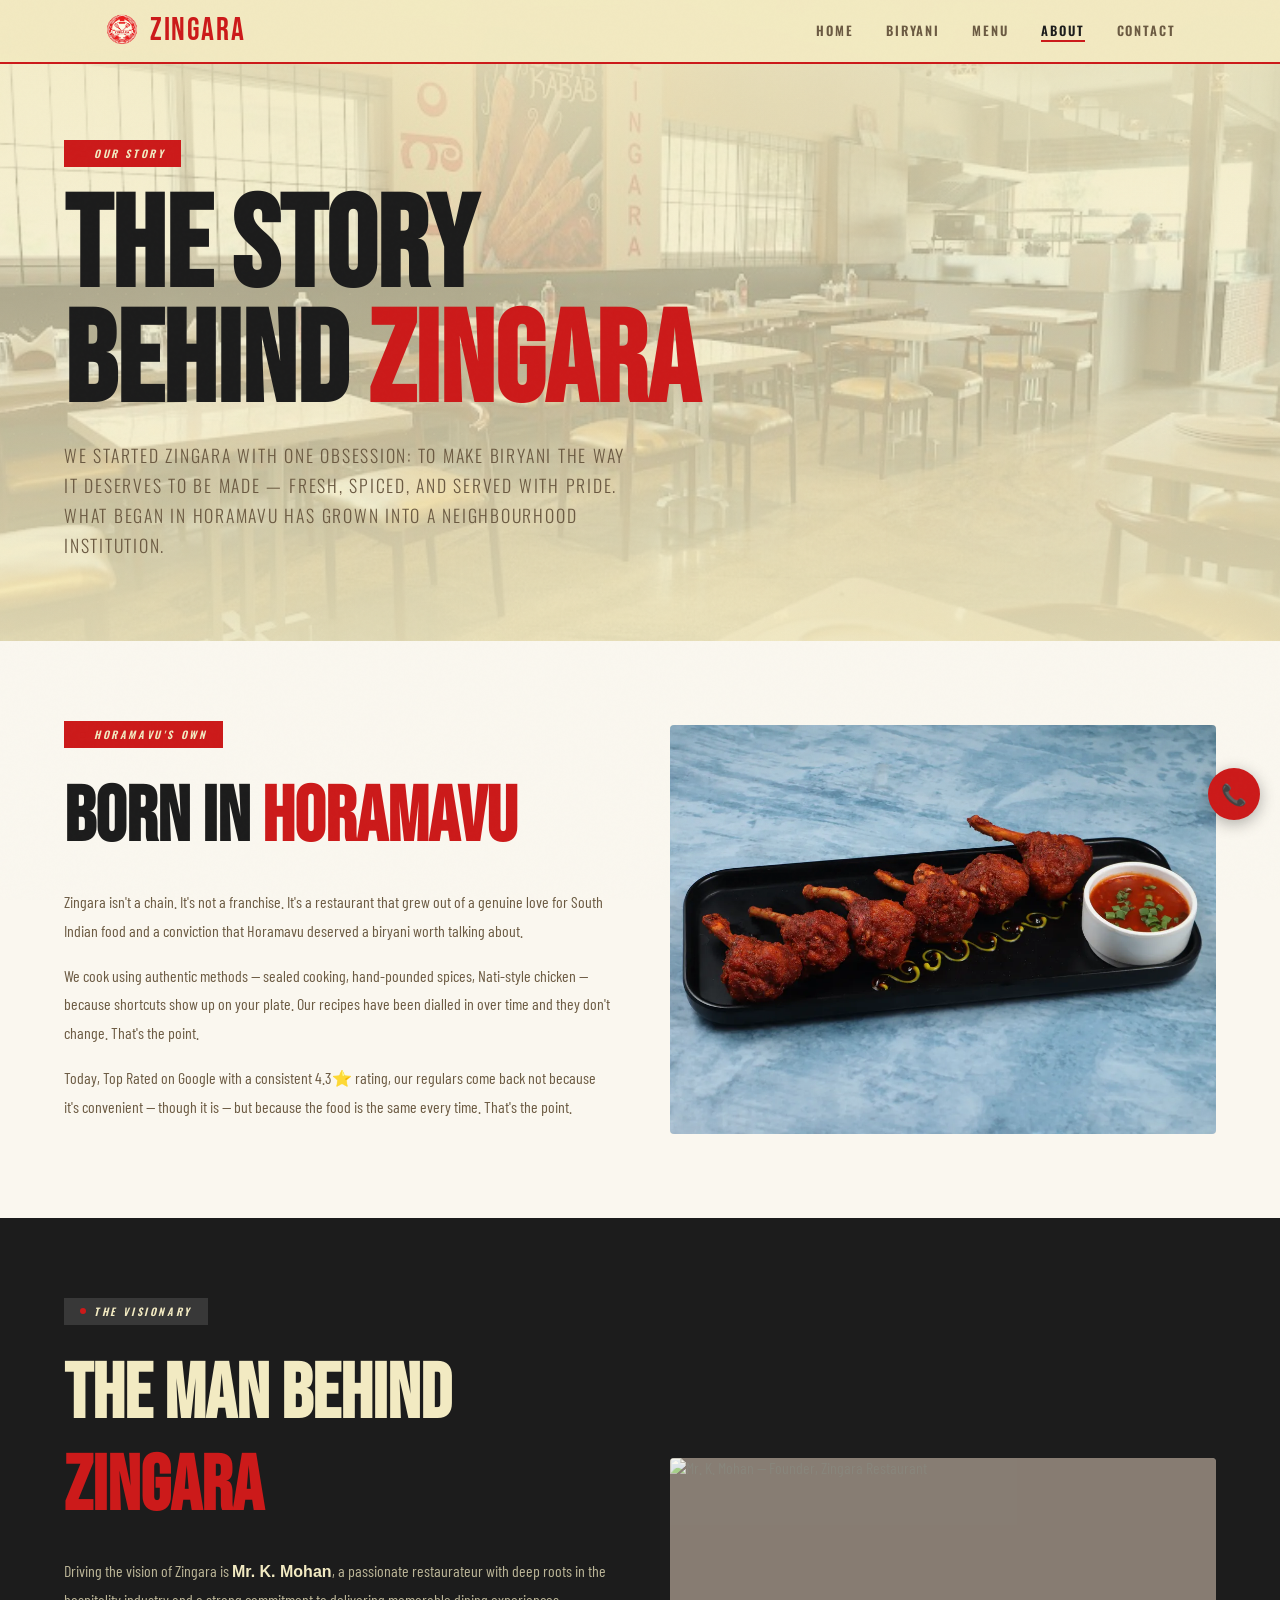
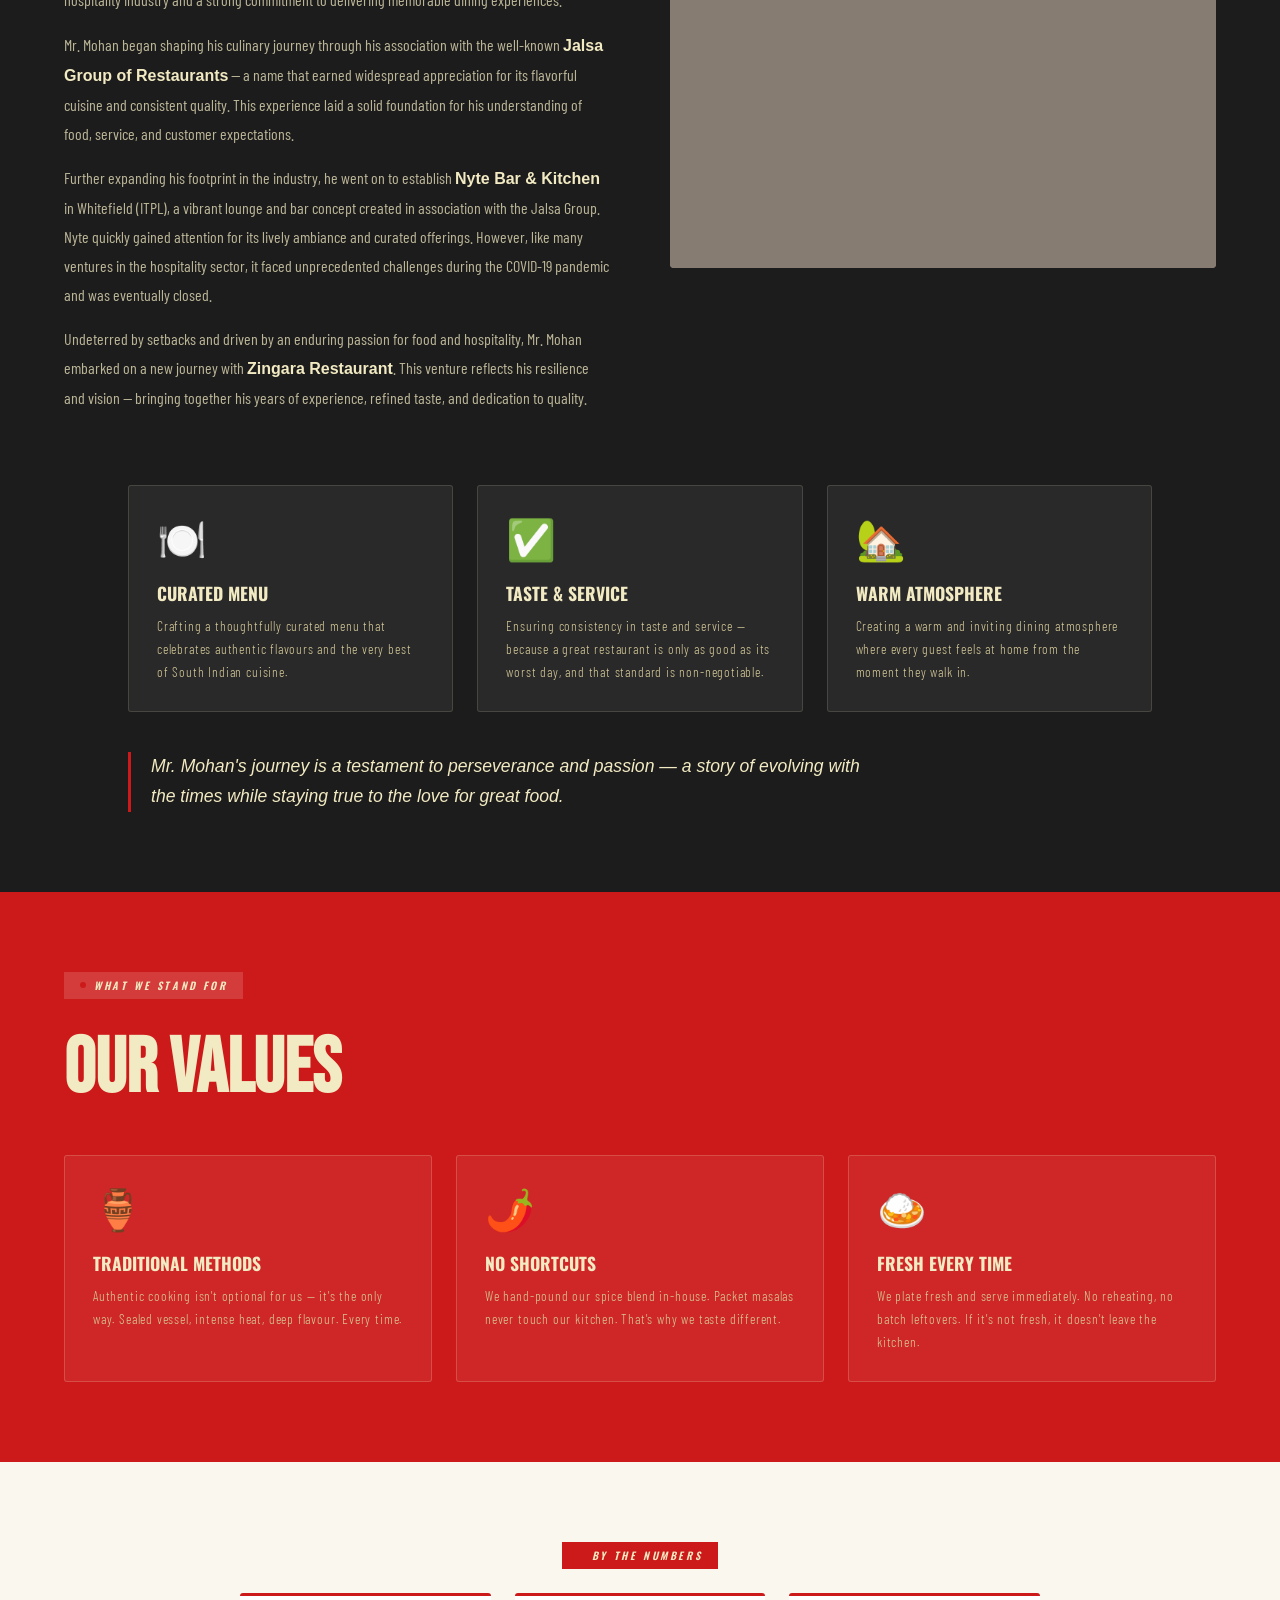
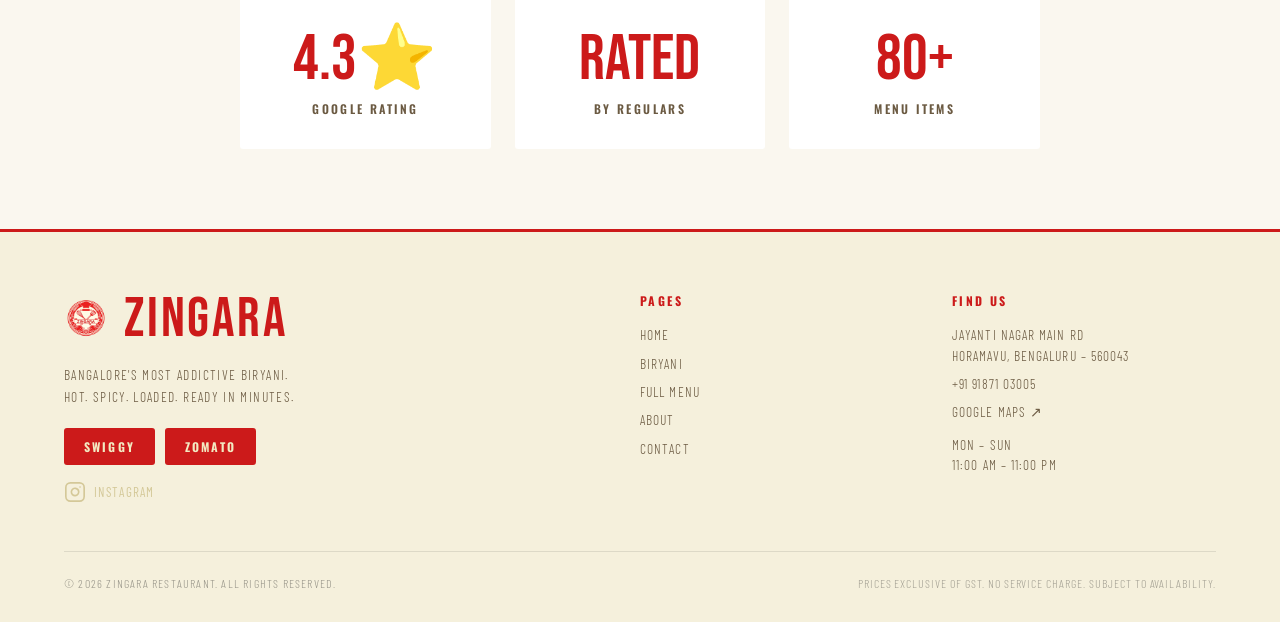
==== commit dbcea369: "Update timings, add Mr. K. Mohan founder section with photo - Restaurant hours updated to 11:30AM-4P" ====
--- a/about.html
+++ b/about.html
@@ -4,7 +4,7 @@
   <meta charset="UTF-8">
   <meta name="viewport" content="width=device-width, initial-scale=1.0">
   <title>About Us — Zingara Restaurant Horamavu Bangalore</title>
-  <meta name="description" content="Zingara Restaurant — Horamavu's go-to for authentic biryani. Rated 4.3⭐ on Google. Trusted by our customers. Our story, our food, our commitment to quality.">
+  <meta name="description" content="Zingara Restaurant — Founded by Mr. K. Mohan, a veteran of the Jalsa Group &amp; Nyte Bar. Horamavu's go-to for authentic biryani. Rated 4.3⭐ on Google. Our story, our food, our commitment to quality.">
   <link rel="canonical" href="https://zingara.in/about.html">
 
   <!-- Open Graph -->
@@ -27,6 +27,7 @@
   <link rel="preconnect" href="https://fonts.googleapis.com">
   <link rel="preconnect" href="https://fonts.gstatic.com" crossorigin>
   <link href="https://fonts.googleapis.com/css2?family=Bebas+Neue&family=Oswald:wght@300;400;600;700&family=Barlow+Condensed:wght@300;400;500;600&display=swap" rel="stylesheet">
+  <link rel="preload" as="image" href="images/opt/hero-4-lg.jpg" type="image/jpeg">
   <link rel="stylesheet" href="css/style.css">
 </head>
 <body>
@@ -65,10 +66,66 @@
     <div class="about-img reveal reveal-delay-1">
       <picture>
           <source srcset="images/opt/hero-4-lg.webp" type="image/webp">
-          <img src="images/opt/hero-4-lg.jpg" alt="Zingara Restaurant interior" width="600" height="450" loading="lazy" decoding="async">
+          <img src="images/opt/hero-4-lg.jpg" alt="Zingara Restaurant interior" width="600" height="450" loading="eager" fetchpriority="high">
         </picture>
     </div>
   </div>
+</section>
+
+<!-- ── MR. K. MOHAN ── -->
+<section class="about-story" aria-label="About Mr. K. Mohan" style="background:#1c1c1c;">
+
+  <!-- Row 1: text left + photo right -->
+  <div class="about-story-inner">
+    <div class="about-story-text reveal">
+      <div class="section-badge" style="background:rgba(255,255,255,0.12);color:var(--cream);">The Visionary</div>
+      <h2 style="color:var(--cream,#F2EAC2);">THE MAN BEHIND <span style="color:var(--red);">ZINGARA</span></h2>
+
+      <p style="color:rgba(242,234,194,0.75);">Driving the vision of Zingara is <strong style="color:var(--cream);">Mr. K. Mohan</strong>, a passionate restaurateur with deep roots in the hospitality industry and a strong commitment to delivering memorable dining experiences.</p>
+
+      <p style="color:rgba(242,234,194,0.75);">Mr. Mohan began shaping his culinary journey through his association with the well-known <strong style="color:var(--cream);">Jalsa Group of Restaurants</strong> — a name that earned widespread appreciation for its flavorful cuisine and consistent quality. This experience laid a solid foundation for his understanding of food, service, and customer expectations.</p>
+
+      <p style="color:rgba(242,234,194,0.75);">Further expanding his footprint in the industry, he went on to establish <strong style="color:var(--cream);">Nyte Bar &amp; Kitchen</strong> in Whitefield (ITPL), a vibrant lounge and bar concept created in association with the Jalsa Group. Nyte quickly gained attention for its lively ambiance and curated offerings. However, like many ventures in the hospitality sector, it faced unprecedented challenges during the COVID-19 pandemic and was eventually closed.</p>
+
+      <p style="color:rgba(242,234,194,0.75);">Undeterred by setbacks and driven by an enduring passion for food and hospitality, Mr. Mohan embarked on a new journey with <strong style="color:var(--cream);">Zingara Restaurant</strong>. This venture reflects his resilience and vision — bringing together his years of experience, refined taste, and dedication to quality.</p>
+    </div>
+
+    <!-- Photo -->
+    <div class="about-img reveal reveal-delay-1">
+      <img src="images/about-1.jpg" alt="Mr. K. Mohan — Founder, Zingara Restaurant" width="600" height="450" loading="lazy">
+    </div>
+  </div>
+
+  <!-- Row 2: 3 focus cards + closing quote (full width) -->
+  <div style="max-width:1200px;margin:56px auto 0;padding:0 5vw;">
+    <div style="display:grid;grid-template-columns:repeat(3,1fr);gap:24px;">
+
+      <div class="value-item reveal" style="border-color:rgba(242,234,194,0.15);">
+        <div class="value-icon">🍽️</div>
+        <div class="value-title">Curated Menu</div>
+        <p class="value-text">Crafting a thoughtfully curated menu that celebrates authentic flavours and the very best of South Indian cuisine.</p>
+      </div>
+
+      <div class="value-item reveal reveal-delay-1" style="border-color:rgba(242,234,194,0.15);">
+        <div class="value-icon">✅</div>
+        <div class="value-title">Taste &amp; Service</div>
+        <p class="value-text">Ensuring consistency in taste and service — because a great restaurant is only as good as its worst day, and that standard is non-negotiable.</p>
+      </div>
+
+      <div class="value-item reveal reveal-delay-2" style="border-color:rgba(242,234,194,0.15);">
+        <div class="value-icon">🏡</div>
+        <div class="value-title">Warm Atmosphere</div>
+        <p class="value-text">Creating a warm and inviting dining atmosphere where every guest feels at home from the moment they walk in.</p>
+      </div>
+
+    </div>
+
+    <!-- Closing quote -->
+    <p style="margin-top:40px;font-family:'Barlow Condensed',sans-serif;font-size:1.1rem;font-style:italic;line-height:1.7;border-left:3px solid var(--red);padding-left:20px;color:var(--cream,#F2EAC2);max-width:760px;">
+      Mr. Mohan's journey is a testament to perseverance and passion — a story of evolving with the times while staying true to the love for great food.
+    </p>
+  </div>
+
 </section>
 
 <!-- ── VALUES ── -->
@@ -125,4 +182,4 @@
 <script src="js/components.js"></script>
 <script src="js/main.js"></script>
 </body>
-</html>
+</html>
--- a/css/style.css
+++ b/css/style.css
@@ -1334,11 +1334,11 @@
    PAGE FADE-IN TRANSITION
    ============================================================ */
 @keyframes pageFadeIn {
-  from { opacity: 0; transform: translateY(6px); }
-  to   { opacity: 1; transform: translateY(0); }
+  from { opacity: 0; }
+  to   { opacity: 1; }
 }
 body {
-  animation: pageFadeIn 0.35s ease forwards;
+  animation: pageFadeIn 0.3s ease forwards;
 }
 
 /* ============================================================
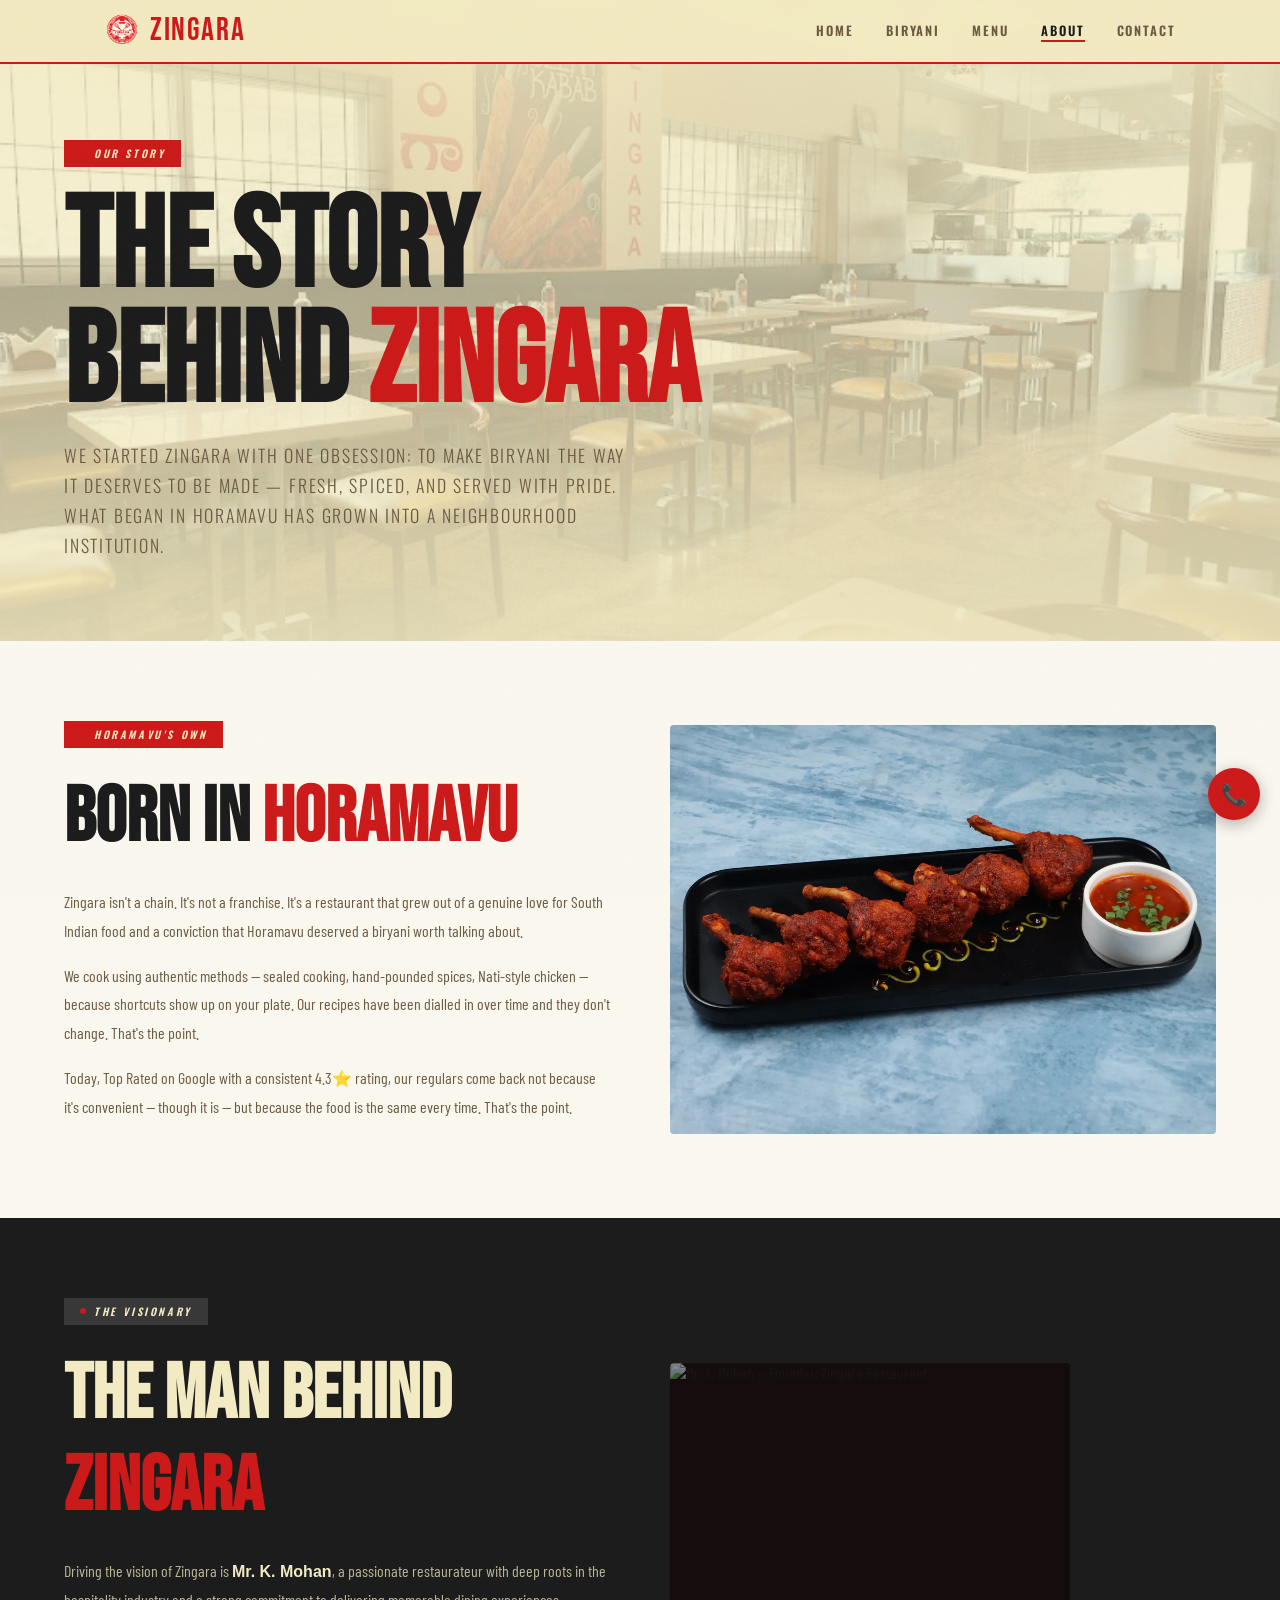
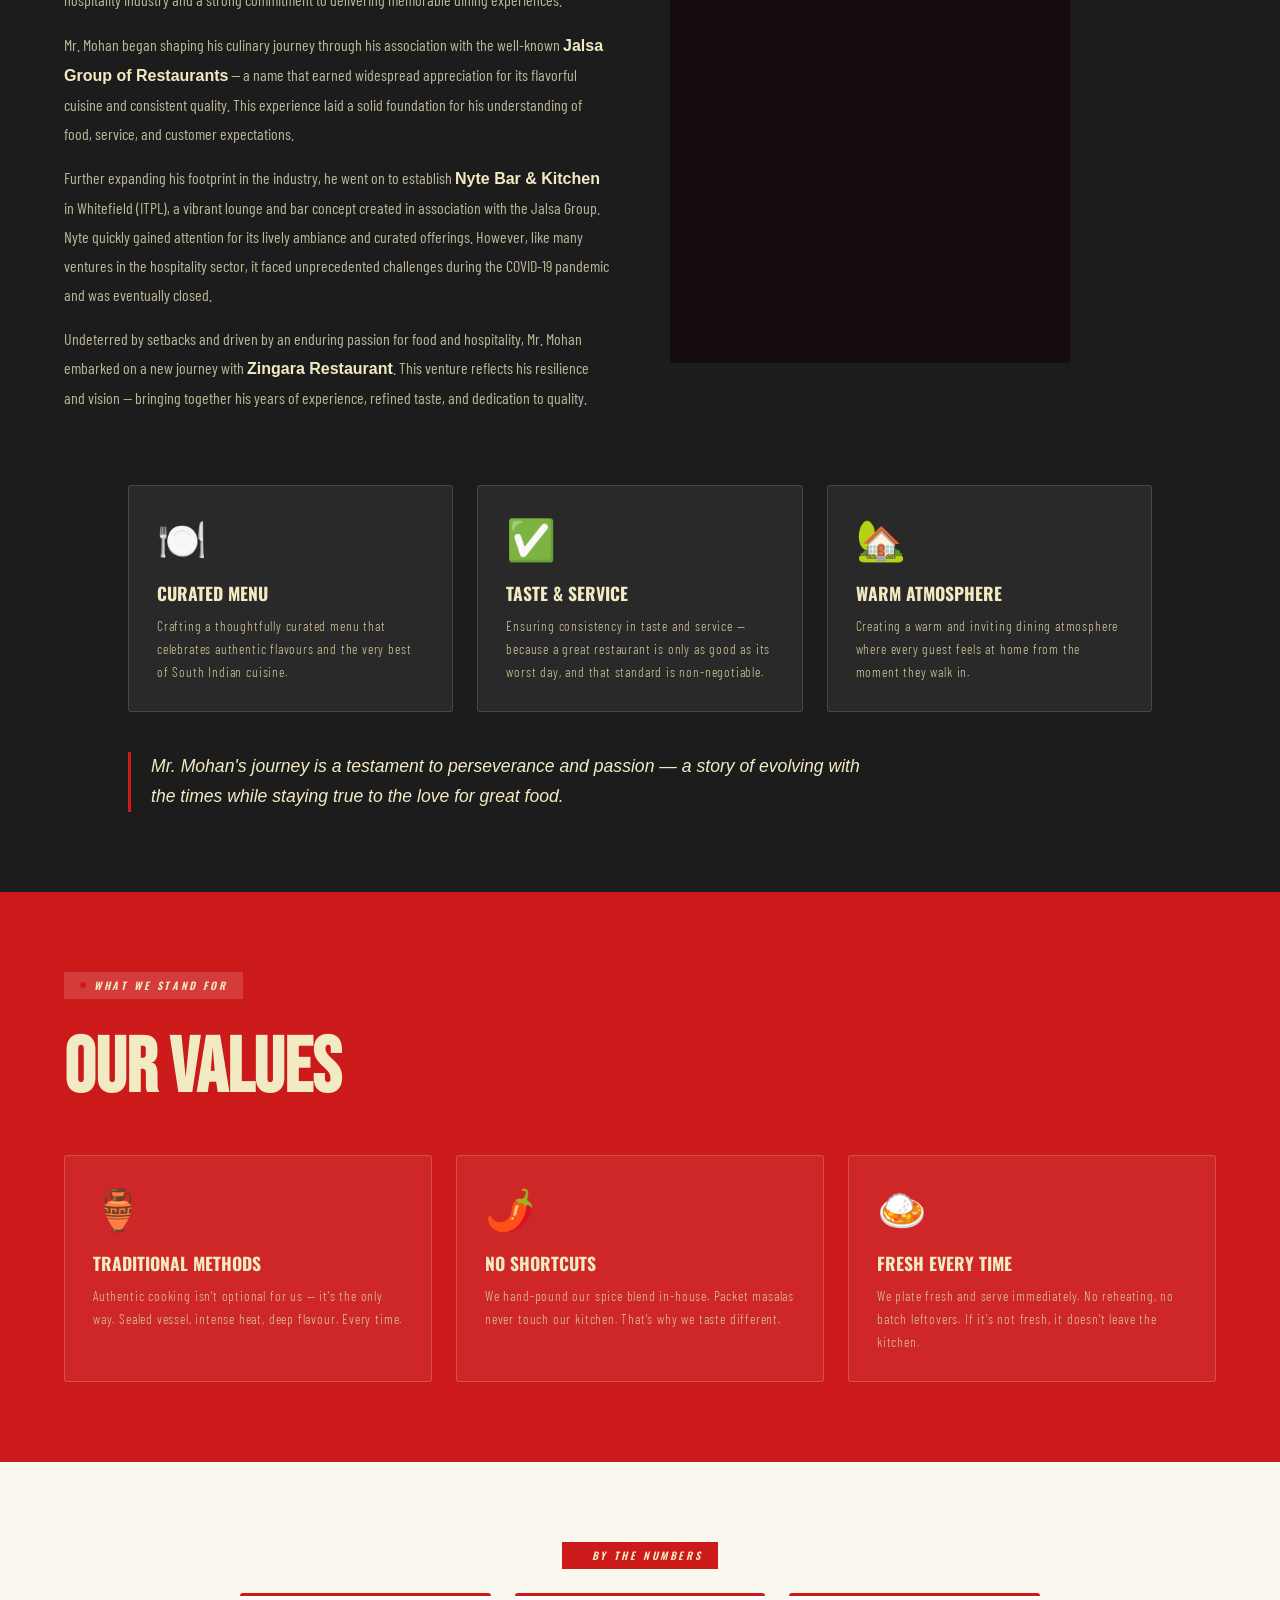
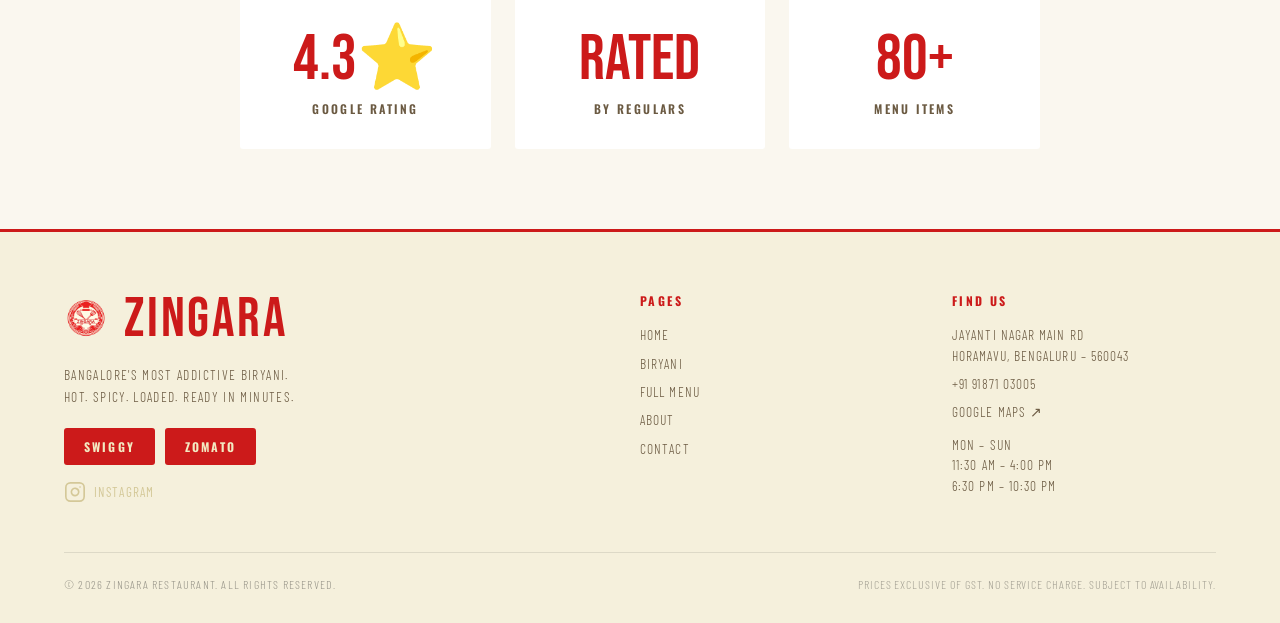
==== commit 6e49869e: "Fix image, hours grid, footer timing" ====
--- a/about.html
+++ b/about.html
@@ -91,8 +91,8 @@
     </div>
 
     <!-- Photo -->
-    <div class="about-img reveal reveal-delay-1">
-      <img src="images/about-1.jpg" alt="Mr. K. Mohan — Founder, Zingara Restaurant" width="600" height="450" loading="lazy">
+    <div class="about-img reveal reveal-delay-1" style="aspect-ratio:2/3;max-height:600px;background:#111;">
+      <img src="images/about-1.jpg" alt="Mr. K. Mohan — Founder, Zingara Restaurant" width="853" height="1280" loading="lazy" style="width:100%;height:100%;object-fit:cover;object-position:center center;display:block;border-radius:4px;">
     </div>
   </div>
 
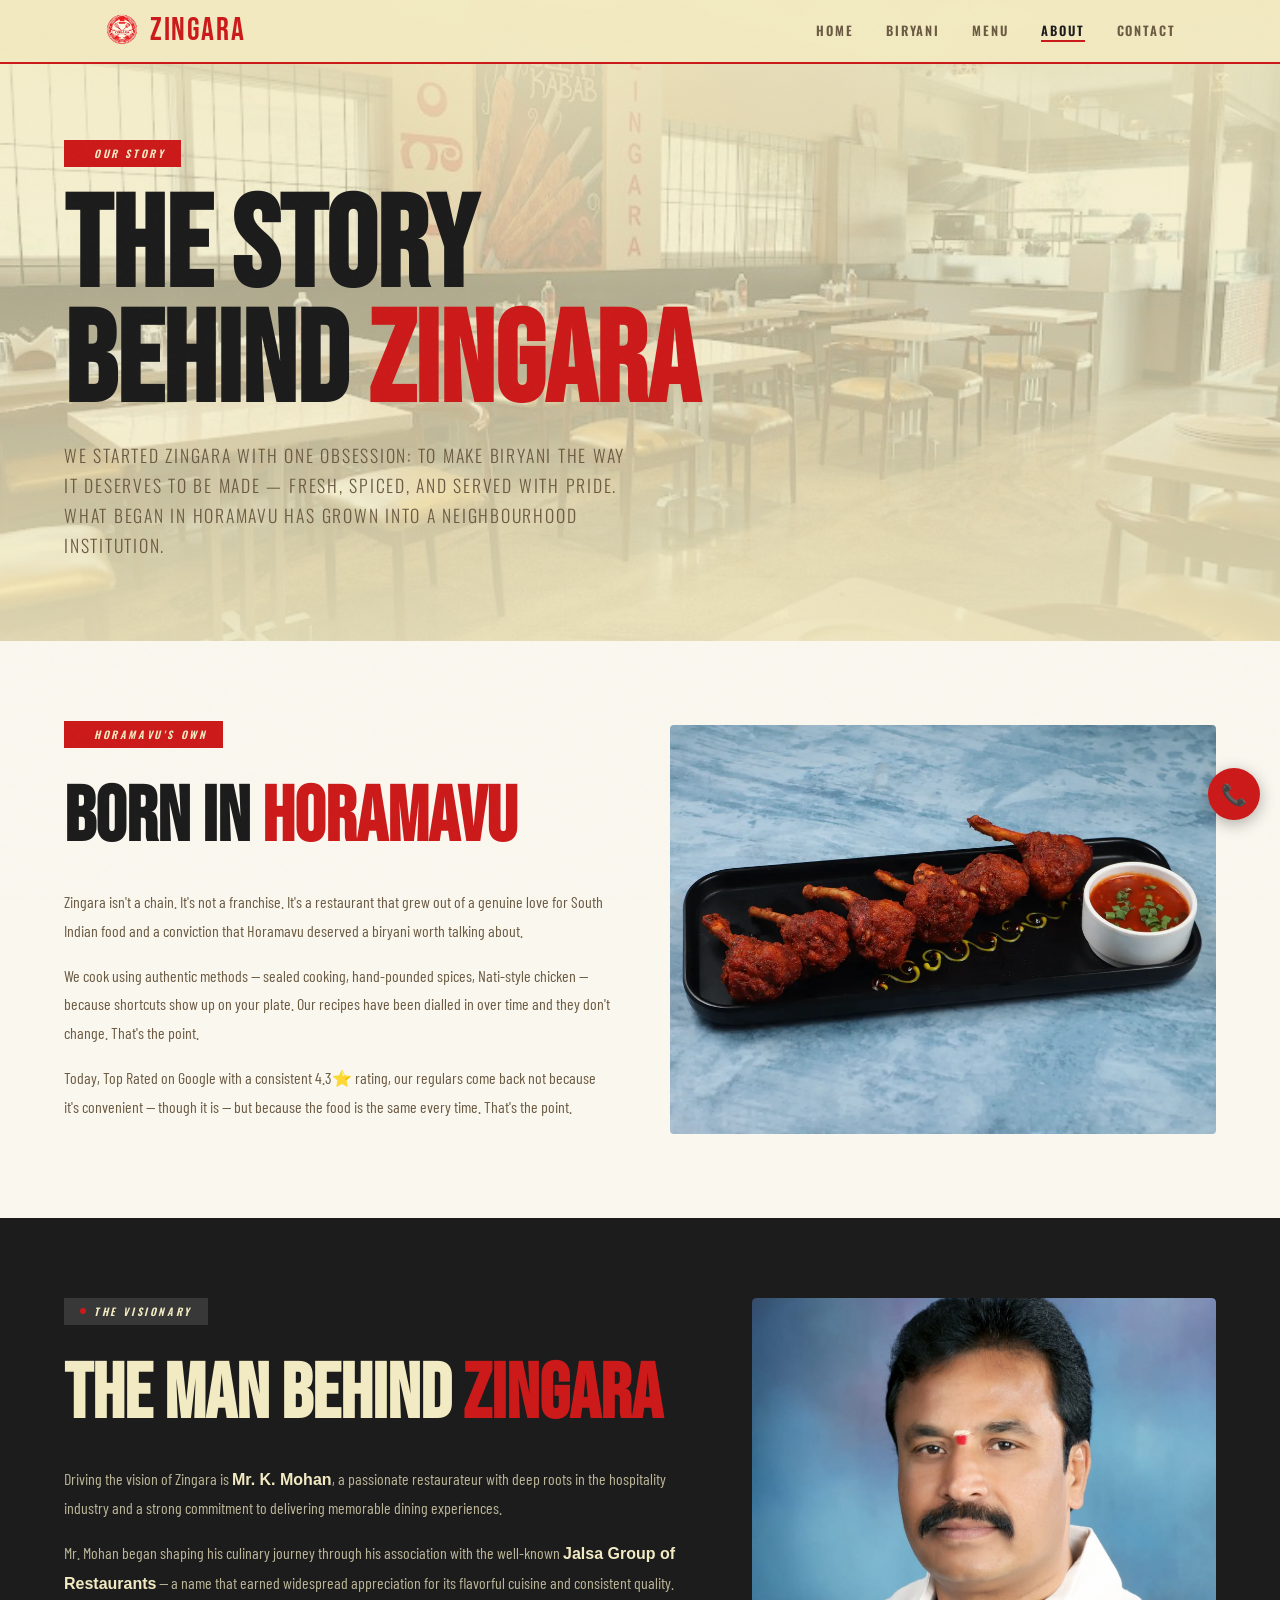
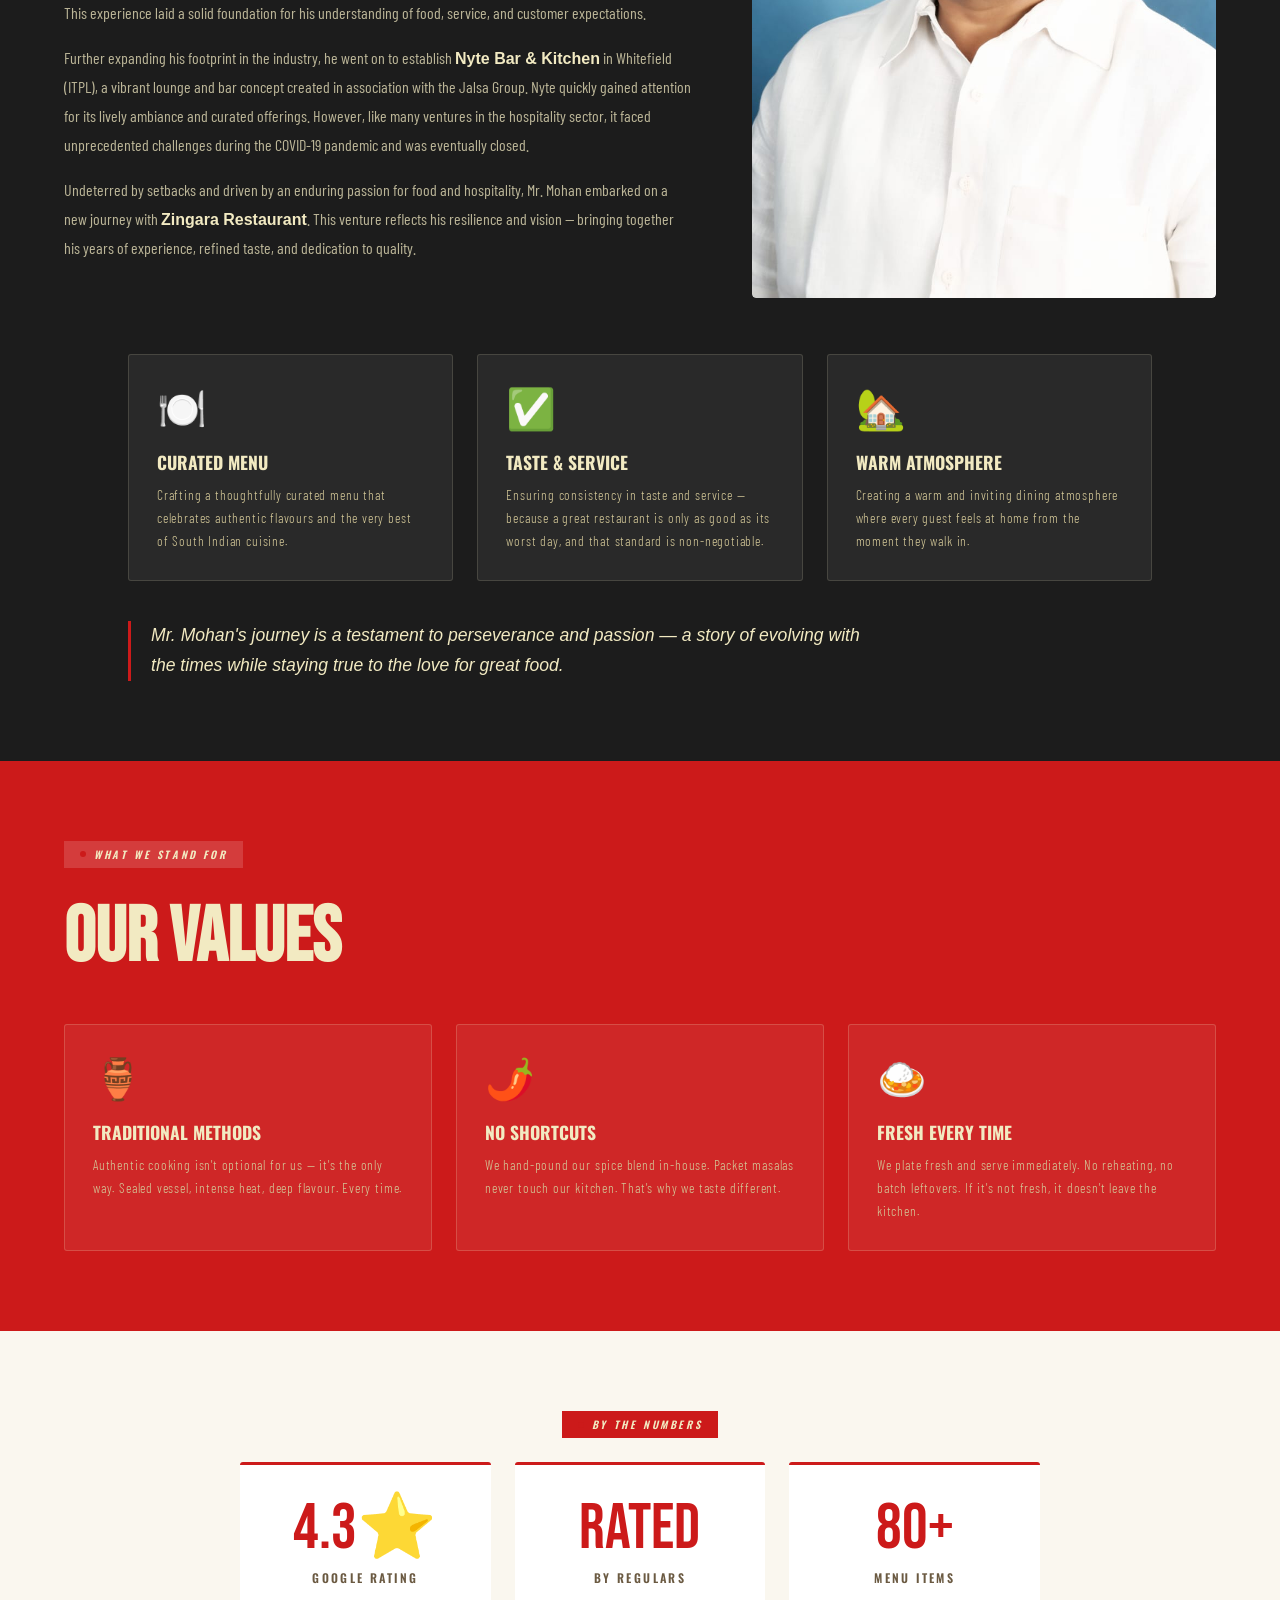
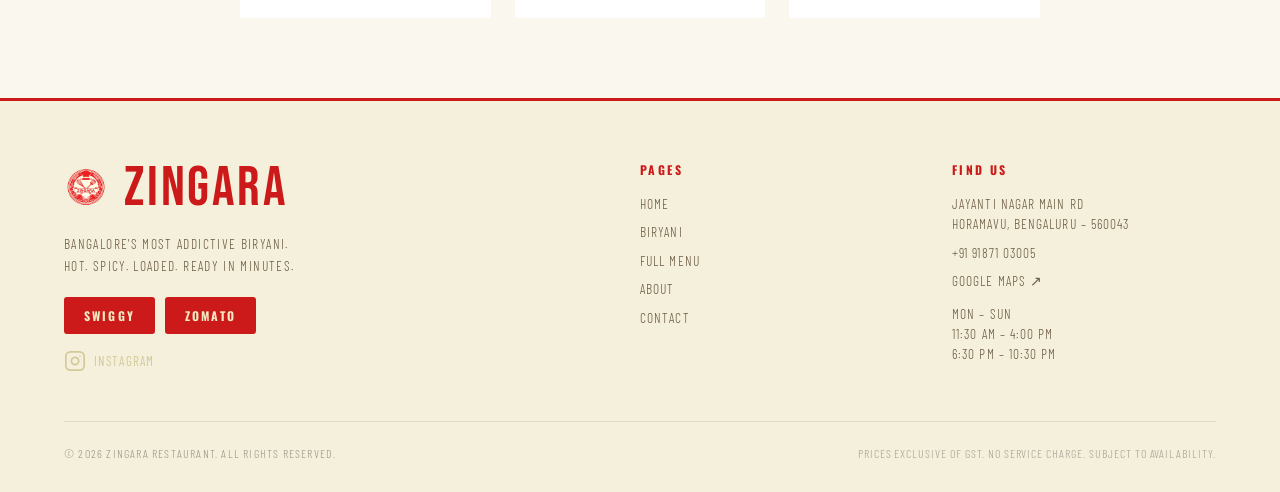
==== commit 5b2738ef: "Fix image, mobile cards, hours grid, footer timing" ====
--- a/about.html
+++ b/about.html
@@ -76,7 +76,7 @@
 <section class="about-story" aria-label="About Mr. K. Mohan" style="background:#1c1c1c;">
 
   <!-- Row 1: text left + photo right -->
-  <div class="about-story-inner">
+  <div class="about-story-inner" style="grid-template-columns:1.15fr 0.85fr;align-items:start;">
     <div class="about-story-text reveal">
       <div class="section-badge" style="background:rgba(255,255,255,0.12);color:var(--cream);">The Visionary</div>
       <h2 style="color:var(--cream,#F2EAC2);">THE MAN BEHIND <span style="color:var(--red);">ZINGARA</span></h2>
@@ -91,14 +91,14 @@
     </div>
 
     <!-- Photo -->
-    <div class="about-img reveal reveal-delay-1" style="aspect-ratio:2/3;max-height:600px;background:#111;">
+    <div class="about-img reveal reveal-delay-1" style="aspect-ratio:2/3;max-height:600px;background:#111;justify-self:end;width:100%;">
       <img src="images/about-1.jpg" alt="Mr. K. Mohan — Founder, Zingara Restaurant" width="853" height="1280" loading="lazy" style="width:100%;height:100%;object-fit:cover;object-position:center center;display:block;border-radius:4px;">
     </div>
   </div>
 
   <!-- Row 2: 3 focus cards + closing quote (full width) -->
   <div style="max-width:1200px;margin:56px auto 0;padding:0 5vw;">
-    <div style="display:grid;grid-template-columns:repeat(3,1fr);gap:24px;">
+    <div style="display:grid;grid-template-columns:repeat(auto-fit,minmax(240px,1fr));gap:24px;">
 
       <div class="value-item reveal" style="border-color:rgba(242,234,194,0.15);">
         <div class="value-icon">🍽️</div>
--- a/css/style.css
+++ b/css/style.css
@@ -192,14 +192,26 @@
 
 .hamburger {
   display:none; flex-direction:column; gap:5px; padding:8px;
+  cursor: pointer; z-index: 1002;
+  background: rgba(242,234,194,0.1);
+  border-radius: 4px;
+  border: 1px solid rgba(204,26,26,0.3);
 }
 
 /* Home hero: keep extra CTA mobile-only */
 .hero-cta-order { display:none; }
 .hamburger span {
-  display:block; width:24px; height:2px;
-  background:var(--text-dark); border-radius:2px;
+  display:block; width:24px; height:3px;
+  background:var(--red); border-radius:2px;
   transition:all 0.3s ease;
+  box-shadow: 0 1px 2px rgba(0,0,0,0.2);
+}
+.hamburger:hover {
+  background: rgba(242,234,194,0.2);
+  border-color: var(--red);
+}
+.hamburger:hover span {
+  background: var(--red-hover);
 }
 
 /* Mobile nav drawer */
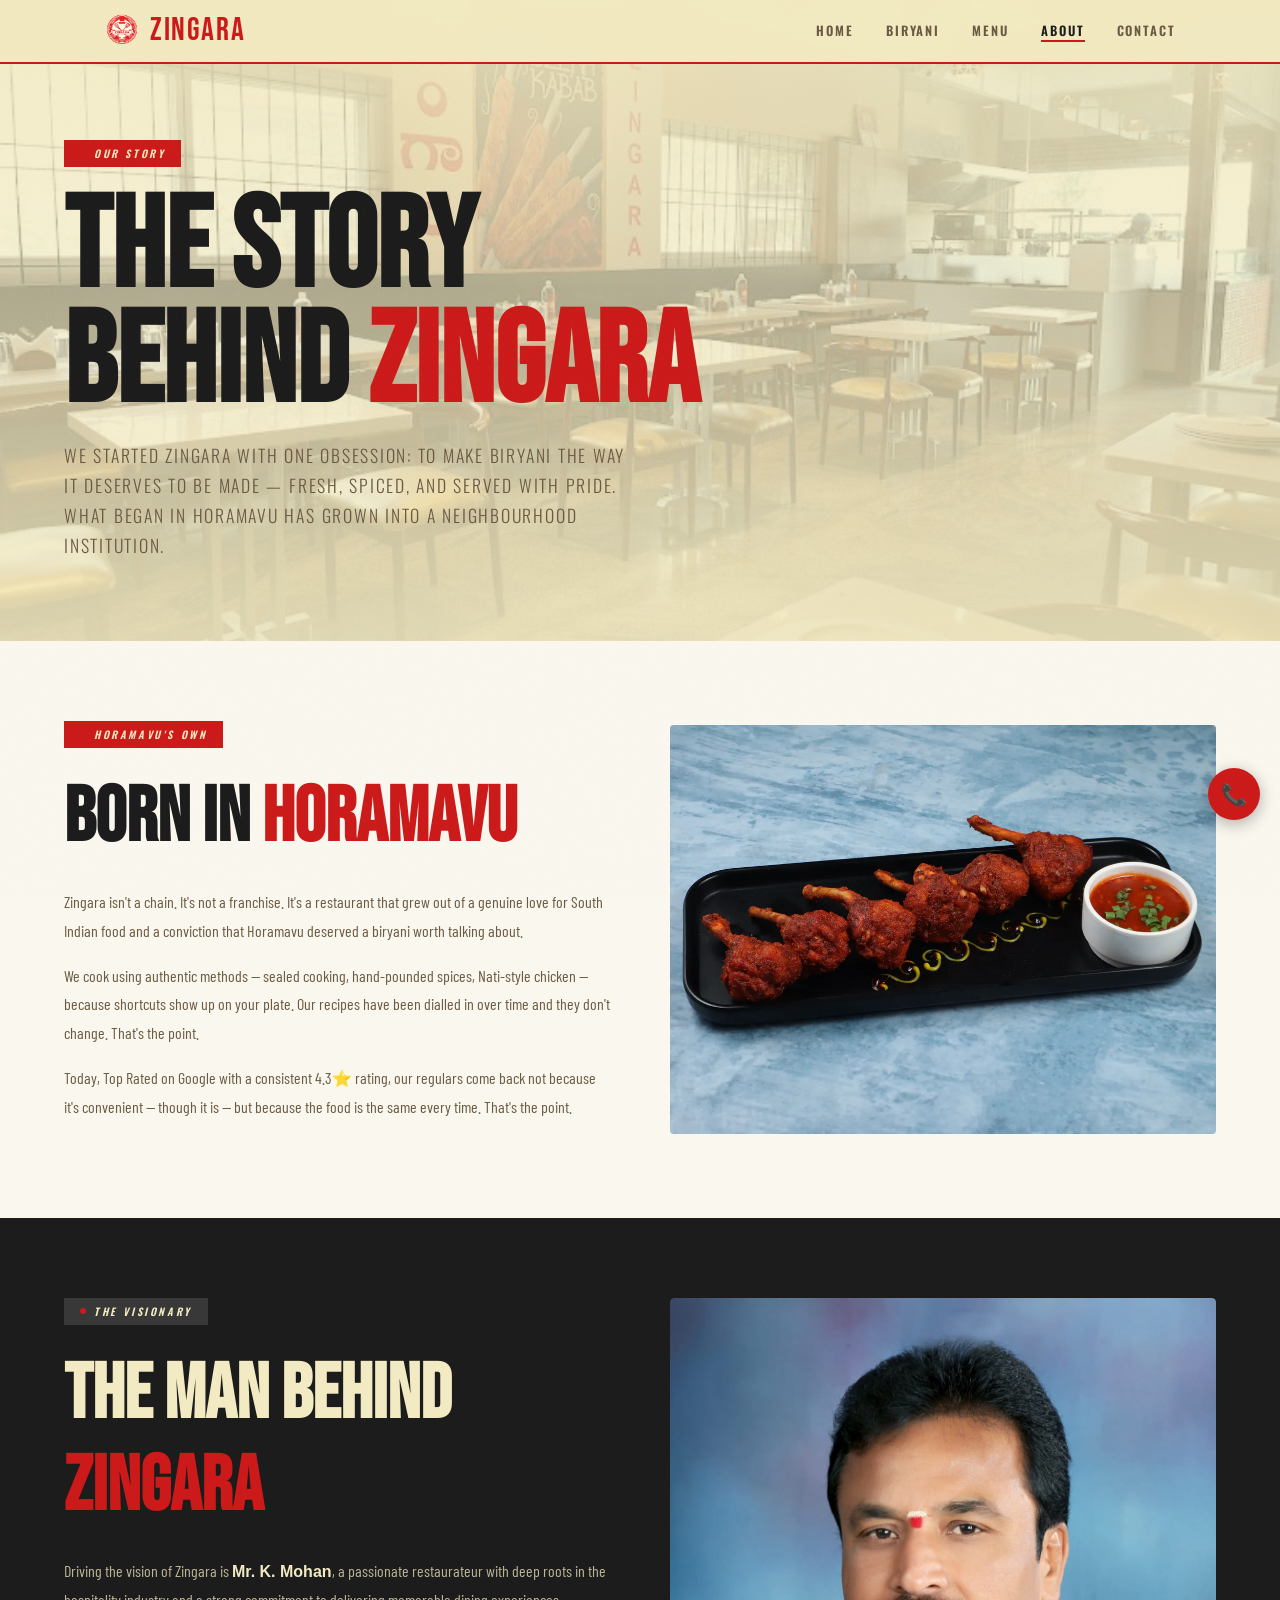
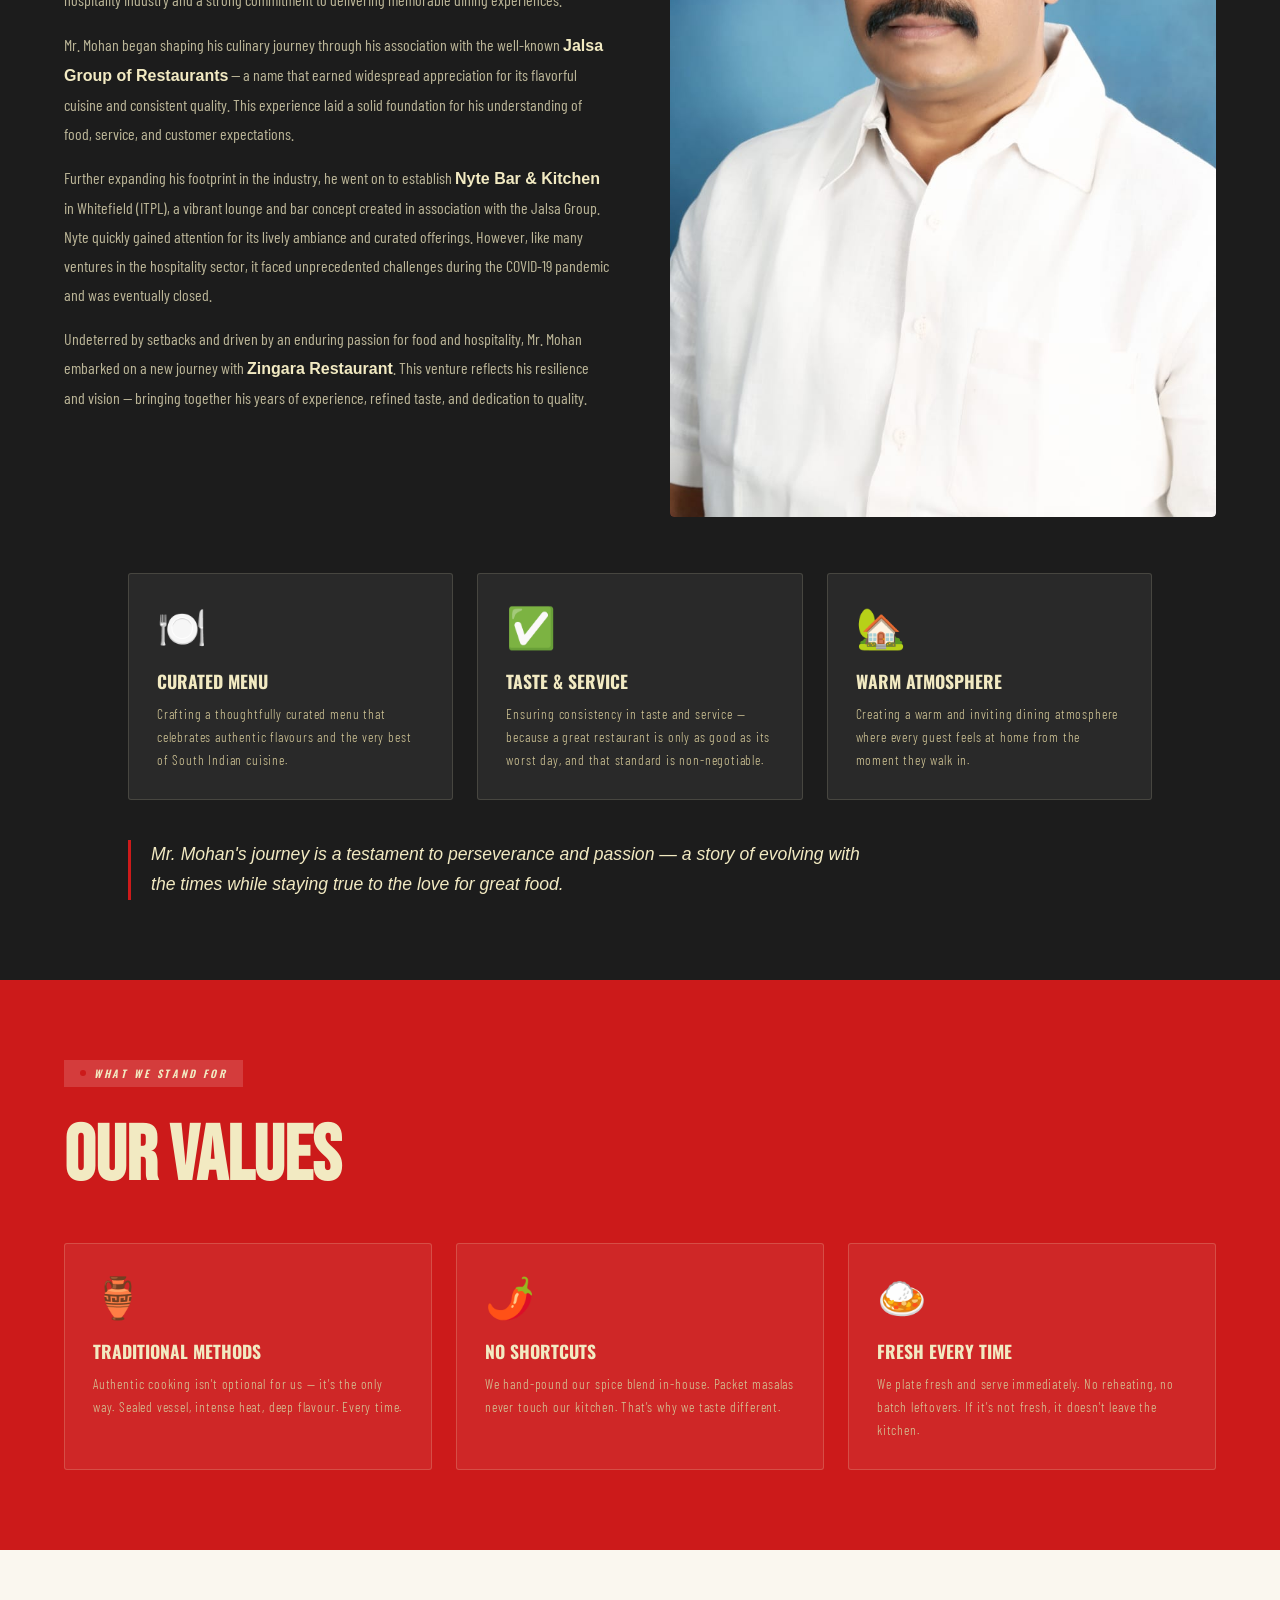
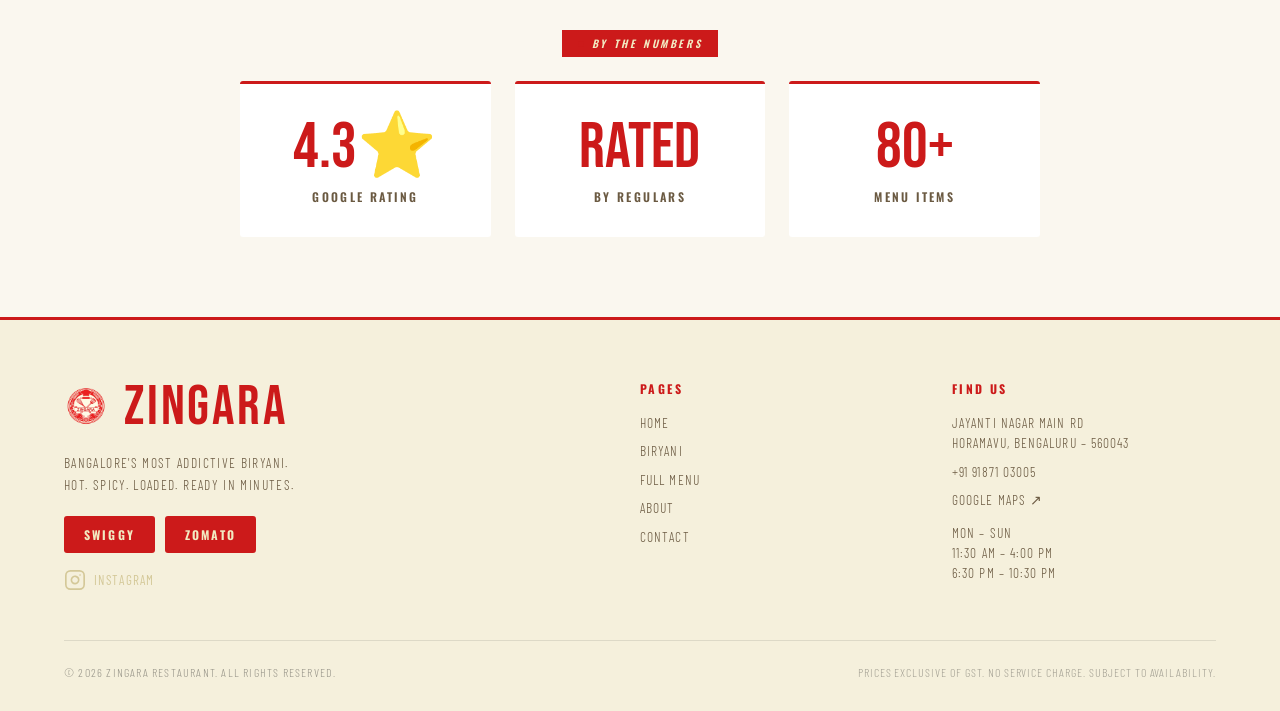
==== commit b0d24f11: "Fix mobile layout and image crop on visionary section - Remove inline grid override so CSS media que" ====
--- a/about.html
+++ b/about.html
@@ -76,7 +76,7 @@
 <section class="about-story" aria-label="About Mr. K. Mohan" style="background:#1c1c1c;">
 
   <!-- Row 1: text left + photo right -->
-  <div class="about-story-inner" style="grid-template-columns:1.15fr 0.85fr;align-items:start;">
+  <div class="about-story-inner" style="align-items:start;">
     <div class="about-story-text reveal">
       <div class="section-badge" style="background:rgba(255,255,255,0.12);color:var(--cream);">The Visionary</div>
       <h2 style="color:var(--cream,#F2EAC2);">THE MAN BEHIND <span style="color:var(--red);">ZINGARA</span></h2>
@@ -91,8 +91,8 @@
     </div>
 
     <!-- Photo -->
-    <div class="about-img reveal reveal-delay-1" style="aspect-ratio:2/3;max-height:600px;background:#111;justify-self:end;width:100%;">
-      <img src="images/about-1.jpg" alt="Mr. K. Mohan — Founder, Zingara Restaurant" width="853" height="1280" loading="lazy" style="width:100%;height:100%;object-fit:cover;object-position:center center;display:block;border-radius:4px;">
+    <div class="about-img reveal reveal-delay-1" style="aspect-ratio:2/3;background:#111;">
+      <img src="images/about-1.jpg" alt="Mr. K. Mohan — Founder, Zingara Restaurant" width="853" height="1280" loading="lazy" style="width:100%;height:100%;object-fit:cover;object-position:top center;display:block;border-radius:4px;">
     </div>
   </div>
 
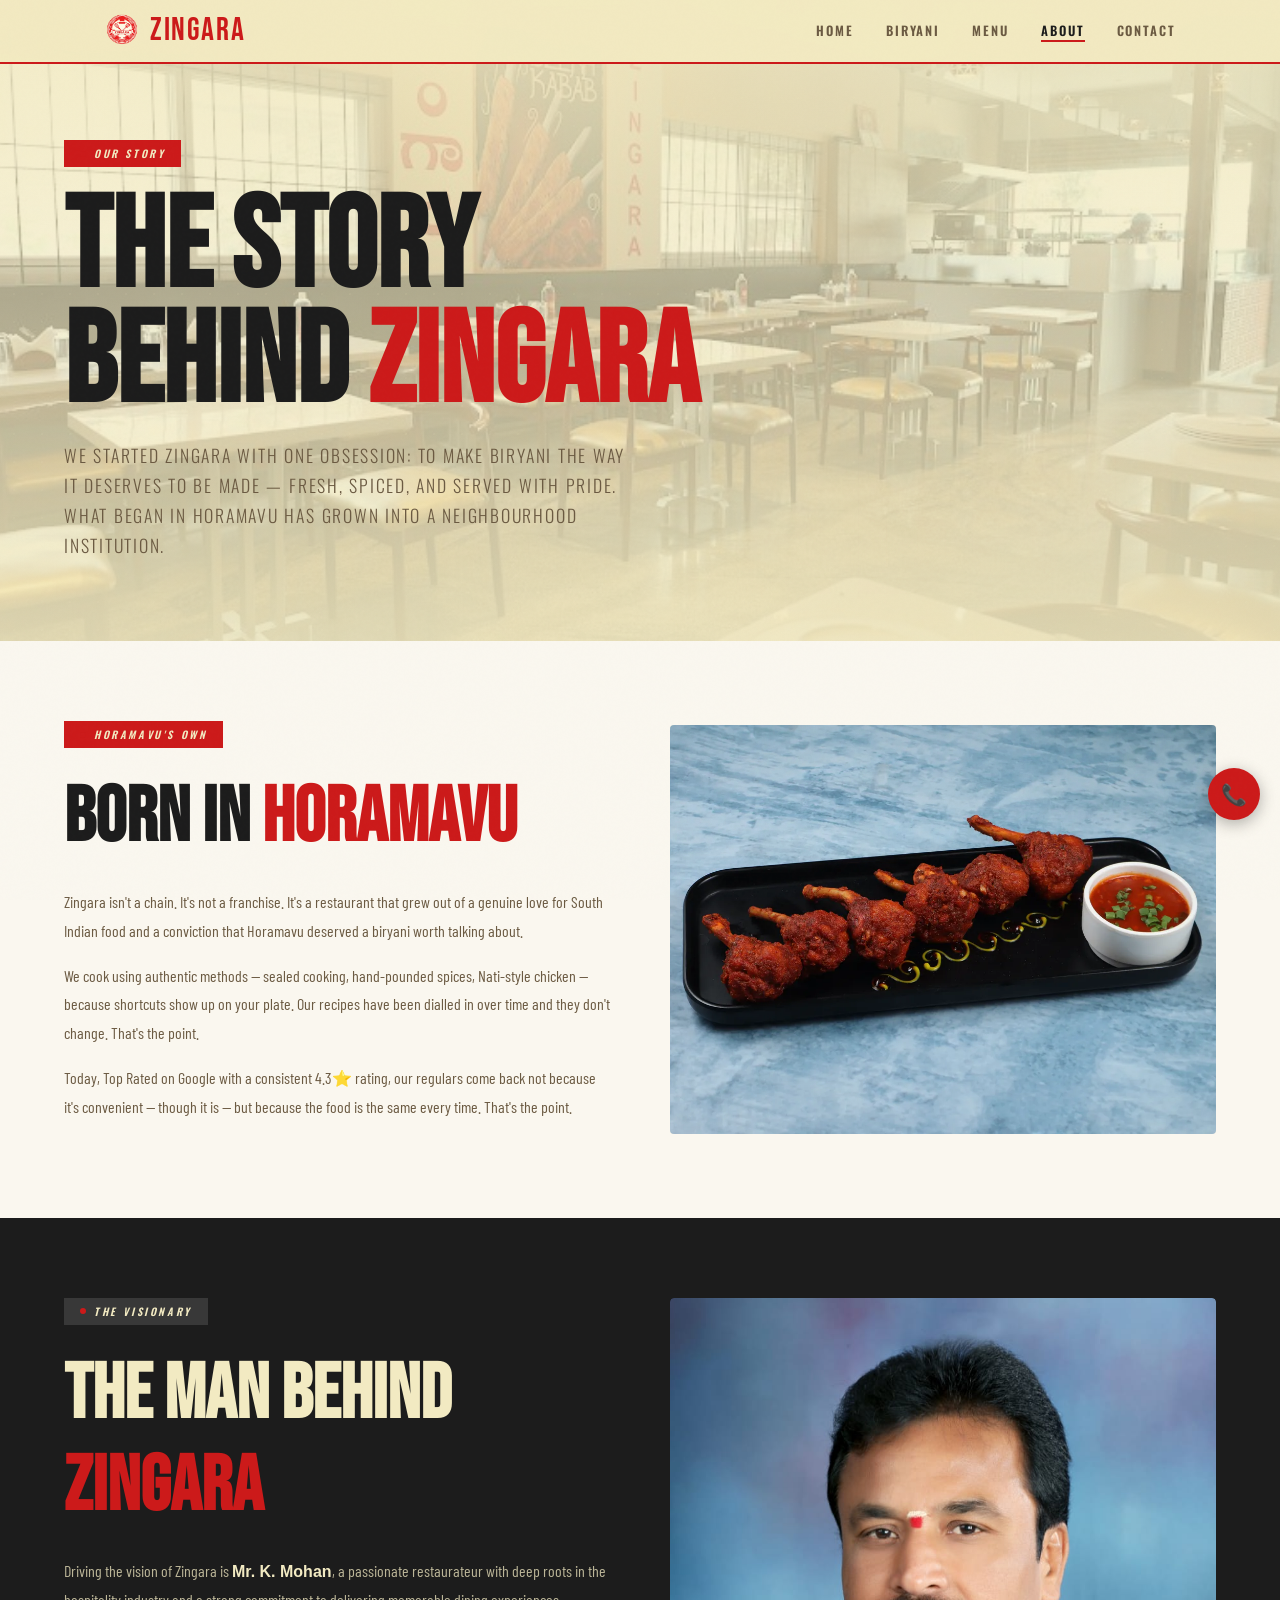
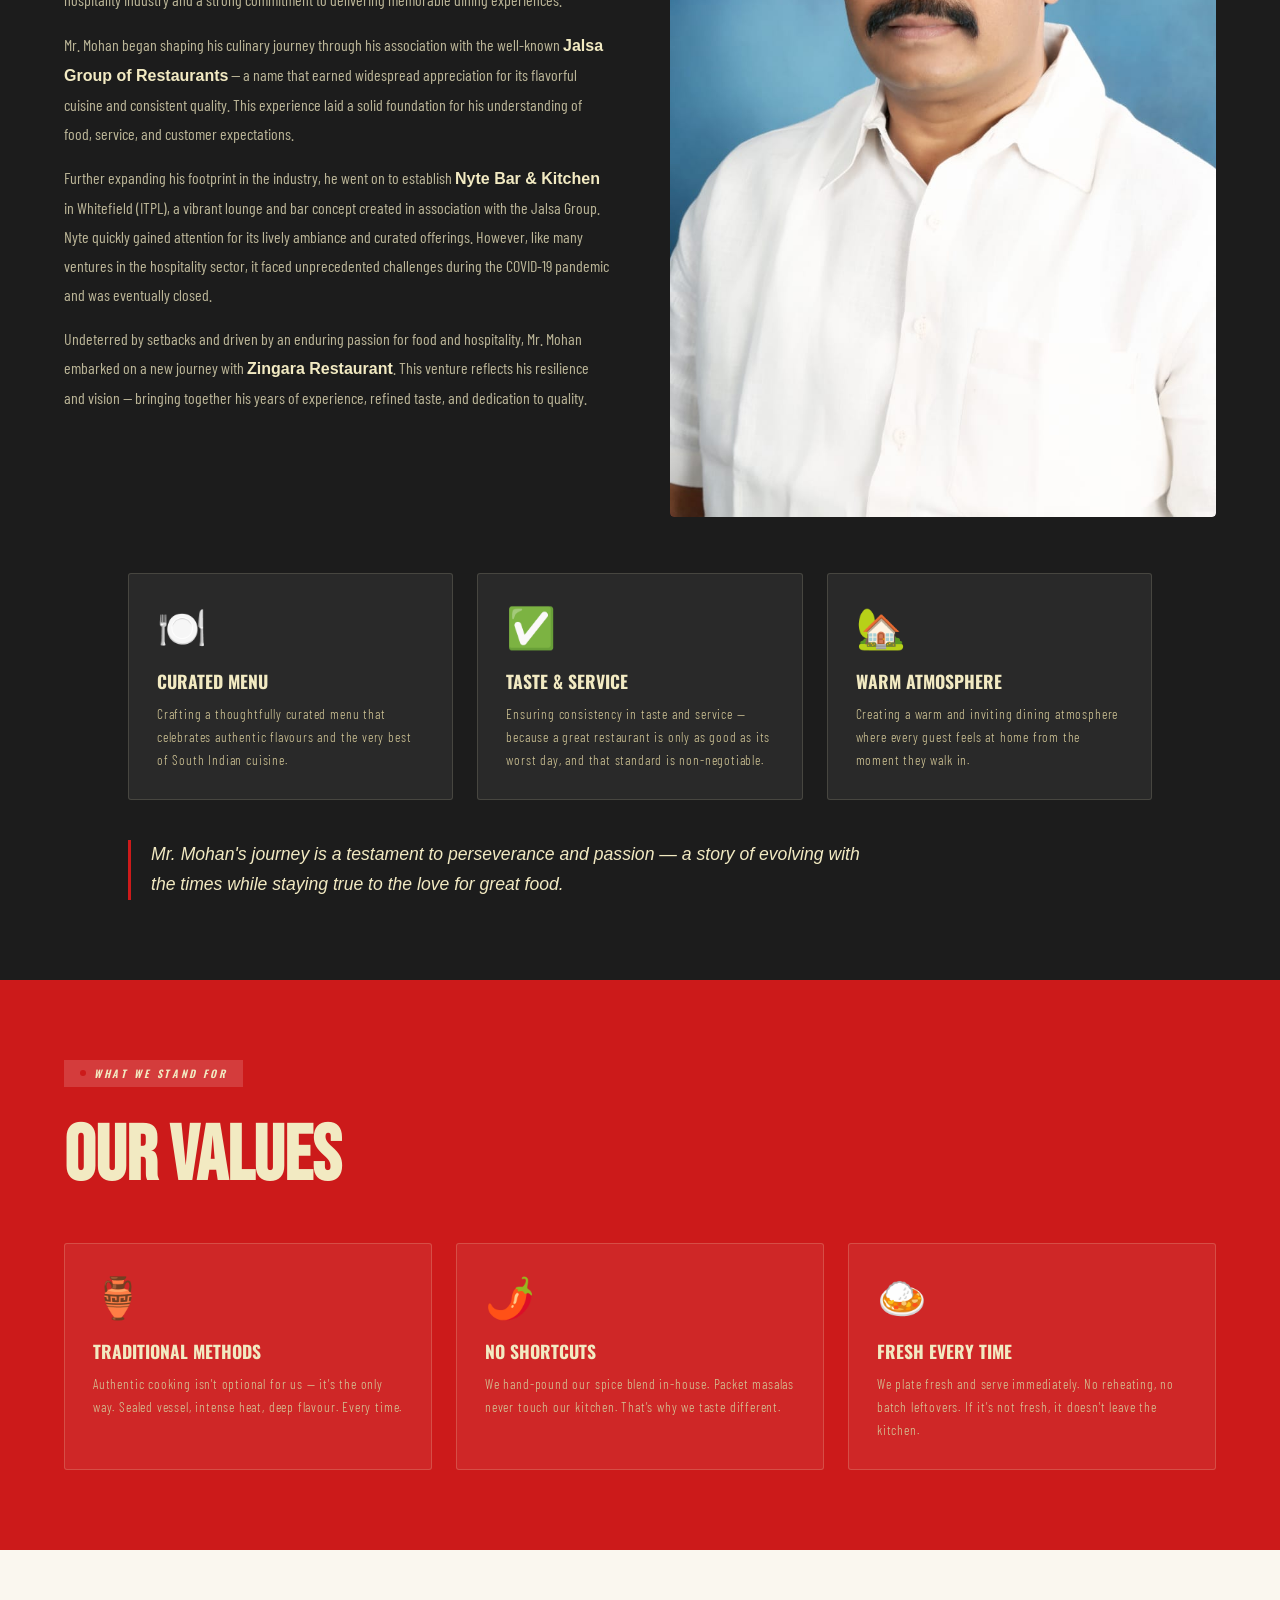
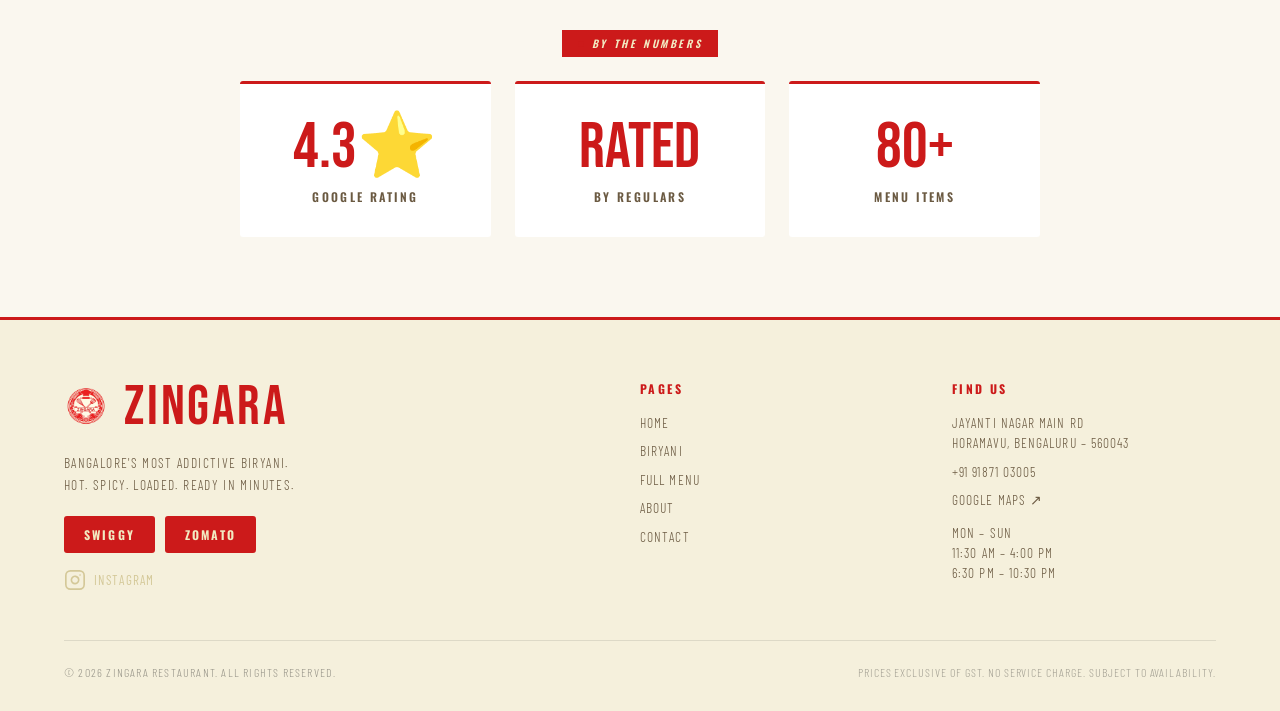
==== commit f8fba6cc: "Remove reveal animations, lazy loading, pageFadeIn — instant display on all non-hero elements" ====
--- a/about.html
+++ b/about.html
@@ -44,9 +44,9 @@
   <div aria-hidden="true" style="position:absolute;bottom:-30px;right:-20px;font-family:'Bebas Neue',sans-serif;font-size:clamp(8rem,20vw,18rem);color:rgba(242,234,194,0.03);letter-spacing:0.05em;pointer-events:none;z-index:1;">ABOUT</div>
   <div class="hero-pattern" aria-hidden="true"></div>
   <div class="about-hero-inner">
-    <div class="section-badge reveal">Our Story</div>
-    <h1 class="reveal">THE STORY<br>BEHIND <span>ZINGARA</span></h1>
-    <p class="about-hero-sub reveal reveal-delay-1">
+    <div class="section-badge">Our Story</div>
+    <h1 >THE STORY<br>BEHIND <span>ZINGARA</span></h1>
+    <p class="about-hero-sub">
       We started Zingara with one obsession: to make biryani the way it deserves to be made —
       fresh, spiced, and served with pride. What began in Horamavu has grown into a neighbourhood institution.
     </p>
@@ -56,14 +56,14 @@
 <!-- ── OUR STORY ── -->
 <section class="about-story" aria-label="Our story">
   <div class="about-story-inner">
-    <div class="about-story-text reveal">
+    <div class="about-story-text">
       <div class="section-badge">Horamavu's Own</div>
       <h2>BORN IN <span>HORAMAVU</span></h2>
       <p>Zingara isn't a chain. It's not a franchise. It's a restaurant that grew out of a genuine love for South Indian food and a conviction that Horamavu deserved a biryani worth talking about.</p>
       <p>We cook using authentic methods — sealed cooking, hand-pounded spices, Nati-style chicken — because shortcuts show up on your plate. Our recipes have been dialled in over time and they don't change. That's the point.</p>
       <p>Today, Top Rated on Google with a consistent 4.3⭐ rating, our regulars come back not because it's convenient — though it is — but because the food is the same every time. That's the point.</p>
     </div>
-    <div class="about-img reveal reveal-delay-1">
+    <div class="about-img">
       <picture>
           <source srcset="images/opt/hero-4-lg.webp" type="image/webp">
           <img src="images/opt/hero-4-lg.jpg" alt="Zingara Restaurant interior" width="600" height="450" loading="eager" fetchpriority="high">
@@ -77,7 +77,7 @@
 
   <!-- Row 1: text left + photo right -->
   <div class="about-story-inner" style="align-items:start;">
-    <div class="about-story-text reveal">
+    <div class="about-story-text">
       <div class="section-badge" style="background:rgba(255,255,255,0.12);color:var(--cream);">The Visionary</div>
       <h2 style="color:var(--cream,#F2EAC2);">THE MAN BEHIND <span style="color:var(--red);">ZINGARA</span></h2>
 
@@ -91,8 +91,8 @@
     </div>
 
     <!-- Photo -->
-    <div class="about-img reveal reveal-delay-1" style="aspect-ratio:2/3;background:#111;">
-      <img src="images/about-1.jpg" alt="Mr. K. Mohan — Founder, Zingara Restaurant" width="853" height="1280" loading="lazy" style="width:100%;height:100%;object-fit:cover;object-position:top center;display:block;border-radius:4px;">
+    <div class="about-img" style="aspect-ratio:2/3;background:#111;">
+      <img src="images/about-1.jpg" alt="Mr. K. Mohan — Founder, Zingara Restaurant" width="853" height="1280" style="width:100%;height:100%;object-fit:cover;object-position:top center;display:block;border-radius:4px;">
     </div>
   </div>
 
@@ -100,19 +100,19 @@
   <div style="max-width:1200px;margin:56px auto 0;padding:0 5vw;">
     <div style="display:grid;grid-template-columns:repeat(auto-fit,minmax(240px,1fr));gap:24px;">
 
-      <div class="value-item reveal" style="border-color:rgba(242,234,194,0.15);">
+      <div class="value-item" style="border-color:rgba(242,234,194,0.15);">
         <div class="value-icon">🍽️</div>
         <div class="value-title">Curated Menu</div>
         <p class="value-text">Crafting a thoughtfully curated menu that celebrates authentic flavours and the very best of South Indian cuisine.</p>
       </div>
 
-      <div class="value-item reveal reveal-delay-1" style="border-color:rgba(242,234,194,0.15);">
+      <div class="value-item" style="border-color:rgba(242,234,194,0.15);">
         <div class="value-icon">✅</div>
         <div class="value-title">Taste &amp; Service</div>
         <p class="value-text">Ensuring consistency in taste and service — because a great restaurant is only as good as its worst day, and that standard is non-negotiable.</p>
       </div>
 
-      <div class="value-item reveal reveal-delay-2" style="border-color:rgba(242,234,194,0.15);">
+      <div class="value-item" style="border-color:rgba(242,234,194,0.15);">
         <div class="value-icon">🏡</div>
         <div class="value-title">Warm Atmosphere</div>
         <p class="value-text">Creating a warm and inviting dining atmosphere where every guest feels at home from the moment they walk in.</p>
@@ -131,20 +131,20 @@
 <!-- ── VALUES ── -->
 <section class="about-values" aria-label="Our values">
   <div class="about-values-inner">
-    <div class="section-badge" style="background:rgba(255,255,255,0.15);color:var(--cream);" class="reveal">What We Stand For</div>
-    <h2 class="reveal">OUR VALUES</h2>
+    <div class="section-badge" style="background:rgba(255,255,255,0.15);color:var(--cream);" >What We Stand For</div>
+    <h2 >OUR VALUES</h2>
     <div class="values-grid">
-      <div class="value-item reveal">
+      <div class="value-item">
         <div class="value-icon">🏺</div>
         <div class="value-title">Traditional Methods</div>
         <p class="value-text">Authentic cooking isn't optional for us — it's the only way. Sealed vessel, intense heat, deep flavour. Every time.</p>
       </div>
-      <div class="value-item reveal reveal-delay-1">
+      <div class="value-item">
         <div class="value-icon">🌶️</div>
         <div class="value-title">No Shortcuts</div>
         <p class="value-text">We hand-pound our spice blend in-house. Packet masalas never touch our kitchen. That's why we taste different.</p>
       </div>
-      <div class="value-item reveal reveal-delay-2">
+      <div class="value-item">
         <div class="value-icon">🍛</div>
         <div class="value-title">Fresh Every Time</div>
         <p class="value-text">We plate fresh and serve immediately. No reheating, no batch leftovers. If it's not fresh, it doesn't leave the kitchen.</p>
@@ -156,17 +156,17 @@
 <!-- ── STATS ── -->
 <section class="about-stats-section" aria-label="Restaurant stats">
   <div class="about-stats-inner">
-    <div class="section-badge reveal about-stats-badge">By The Numbers</div>
+    <div class="section-badge about-stats-badge">By The Numbers</div>
     <div class="about-stats-grid">
-      <div class="about-stat-card reveal">
+      <div class="about-stat-card">
         <div class="about-stat-num">4.3⭐</div>
         <div class="about-stat-label">Google Rating</div>
       </div>
-      <div class="about-stat-card reveal reveal-delay-1">
+      <div class="about-stat-card">
         <div class="about-stat-num">Rated</div>
         <div class="about-stat-label">by Regulars</div>
       </div>
-      <div class="about-stat-card reveal reveal-delay-2">
+      <div class="about-stat-card">
         <div class="about-stat-num">80+</div>
         <div class="about-stat-label">Menu Items</div>
       </div>
--- a/css/style.css
+++ b/css/style.css
@@ -8,26 +8,53 @@
 
 /* ── DESIGN TOKENS ── */
 :root {
-  --red:        #CC1A1A;
-  --red-hover:  #A01010;
-  --red-deep:   #7A0A0A;
-  --cream:      #F2EAC2;
-  --cream-dim:  #D4C898;
-  --black:      #111111;
-  --off-white:  #FAF7EF;
-  --warm-surf:  #F5F0DC;
-  --text-dark:  #1C1C1C;
+  --red: #CC1A1A;
+  --red-hover: #A01010;
+  --red-deep: #7A0A0A;
+  --cream: #F2EAC2;
+  --cream-dim: #D4C898;
+  --black: #111111;
+  --off-white: #FAF7EF;
+  --warm-surf: #F5F0DC;
+  --text-dark: #1C1C1C;
   --text-muted: #6B5A42;
-  --border-cream: rgba(242,234,194,0.2);
+  --border-cream: rgba(242, 234, 194, 0.2);
 }
 
 /* ── RESET ── */
-*, *::before, *::after { margin:0; padding:0; box-sizing:border-box; }
-html { scroll-behavior: smooth; }
-img { display:block; width:100%; height:100%; object-fit:cover; }
-a { text-decoration:none; color:inherit; }
-ul { list-style:none; }
-button { cursor:pointer; border:none; background:none; }
+*,
+*::before,
+*::after {
+  margin: 0;
+  padding: 0;
+  box-sizing: border-box;
+}
+
+html {
+  scroll-behavior: smooth;
+}
+
+img {
+  display: block;
+  width: 100%;
+  height: 100%;
+  object-fit: cover;
+}
+
+a {
+  text-decoration: none;
+  color: inherit;
+}
+
+ul {
+  list-style: none;
+}
+
+button {
+  cursor: pointer;
+  border: none;
+  background: none;
+}
 
 body {
   font-family: 'Barlow Condensed', sans-serif;
@@ -38,693 +65,1175 @@
 
 /* ── NOISE TEXTURE OVERLAY ── */
 body::after {
-  content:'';
-  position:fixed; inset:0;
+  content: '';
+  position: fixed;
+  inset: 0;
   background-image: url("data:image/svg+xml,%3Csvg viewBox='0 0 256 256' xmlns='http://www.w3.org/2000/svg'%3E%3Cfilter id='n'%3E%3CfeTurbulence type='fractalNoise' baseFrequency='0.9' numOctaves='4' stitchTiles='stitch'/%3E%3C/filter%3E%3Crect width='100%25' height='100%25' filter='url(%23n)' opacity='0.04'/%3E%3C/svg%3E");
-  pointer-events:none; z-index:9999; opacity:0.35;
+  pointer-events: none;
+  z-index: 9999;
+  opacity: 0.35;
 }
 
 /* â”€â”€ PAGE HERO BACKGROUNDS (STATIC) â”€â”€ */
 .page-hero-bg {
-  position:absolute; inset:0;
-  z-index:0;
-  background-size:cover;
-  background-position:center;
-  pointer-events:none;
-  transform:scale(1.02);
-}
+  position: absolute;
+  inset: 0;
+  z-index: 0;
+  background-size: cover;
+  background-position: center;
+  pointer-events: none;
+  transform: scale(1.02);
+}
+
 .page-hero-scrim {
-  position:absolute; inset:0;
-  z-index:1;
-  pointer-events:none;
-}
+  position: absolute;
+  inset: 0;
+  z-index: 1;
+  pointer-events: none;
+}
+
 .page-hero-scrim--light {
-  background:linear-gradient(
-    180deg,
-    rgba(242,234,194,0.92) 0%,
-    rgba(242,234,194,0.70) 45%,
-    rgba(242,234,194,0.90) 100%
-  );
+  background: linear-gradient(180deg,
+      rgba(242, 234, 194, 0.92) 0%,
+      rgba(242, 234, 194, 0.70) 45%,
+      rgba(242, 234, 194, 0.90) 100%);
 }
 
 /* ============================================================
    TYPOGRAPHY UTILITIES
    ============================================================ */
-.font-display  { font-family:'Bebas Neue', sans-serif; font-weight:400; text-transform:uppercase; letter-spacing:0.04em; }
-.font-ui       { font-family:'Oswald', sans-serif; text-transform:uppercase; }
-.font-body     { font-family:'Barlow Condensed', sans-serif; }
+.font-display {
+  font-family: 'Bebas Neue', sans-serif;
+  font-weight: 400;
+  text-transform: uppercase;
+  letter-spacing: 0.04em;
+}
+
+.font-ui {
+  font-family: 'Oswald', sans-serif;
+  text-transform: uppercase;
+}
+
+.font-body {
+  font-family: 'Barlow Condensed', sans-serif;
+}
 
 /* ============================================================
    LAYOUT UTILITIES
    ============================================================ */
-.container { max-width:1200px; margin:0 auto; padding:0 5vw; }
-.section   { padding:80px 5vw; }
-.section-sm { padding:60px 5vw; }
+.container {
+  max-width: 1200px;
+  margin: 0 auto;
+  padding: 0 5vw;
+}
+
+.section {
+  padding: 80px 5vw;
+}
+
+.section-sm {
+  padding: 60px 5vw;
+}
 
 /* ============================================================
    SECTION LABEL BADGE
    ============================================================ */
 .section-badge {
-  display:inline-flex; align-items:center; gap:8px;
+  display: inline-flex;
+  align-items: center;
+  gap: 8px;
   background: var(--red);
-  color:var(--cream);
-  font-family:'Oswald',sans-serif; font-weight:600; font-style:italic;
-  font-size:0.65rem; letter-spacing:0.25em; text-transform:uppercase;
-  padding:6px 16px;
-  border-radius:0;
-  margin-bottom:24px;
-}
+  color: var(--cream);
+  font-family: 'Oswald', sans-serif;
+  font-weight: 600;
+  font-style: italic;
+  font-size: 0.65rem;
+  letter-spacing: 0.25em;
+  text-transform: uppercase;
+  padding: 6px 16px;
+  border-radius: 0;
+  margin-bottom: 24px;
+}
+
 .section-badge::before {
-  content:''; width:6px; height:6px; border-radius:50%;
-  background:var(--red); flex-shrink:0;
+  content: '';
+  width: 6px;
+  height: 6px;
+  border-radius: 50%;
+  background: var(--red);
+  flex-shrink: 0;
 }
 
 /* ============================================================
    BUTTONS
    ============================================================ */
 .btn {
-  display:inline-flex; align-items:center; justify-content:center; gap:8px;
-  font-family:'Oswald',sans-serif; font-weight:700;
-  font-size:0.85rem; letter-spacing:0.18em; text-transform:uppercase;
-  padding:14px 36px; border-radius:3px;
-  transition: all 0.2s ease; cursor:pointer;
-  white-space:nowrap;
-}
+  display: inline-flex;
+  align-items: center;
+  justify-content: center;
+  gap: 8px;
+  font-family: 'Oswald', sans-serif;
+  font-weight: 700;
+  font-size: 0.85rem;
+  letter-spacing: 0.18em;
+  text-transform: uppercase;
+  padding: 14px 36px;
+  border-radius: 3px;
+  transition: all 0.2s ease;
+  cursor: pointer;
+  white-space: nowrap;
+}
+
 .btn-primary {
-  background:var(--red); color:var(--cream);
-}
-.btn-primary:hover { background:var(--red-hover); transform:translateY(-1px); }
-.btn-primary:active { background:var(--red-deep); transform:translateY(0); }
+  background: var(--red);
+  color: var(--cream);
+}
+
+.btn-primary:hover {
+  background: var(--red-hover);
+  transform: translateY(-1px);
+}
+
+.btn-primary:active {
+  background: var(--red-deep);
+  transform: translateY(0);
+}
 
 .btn-outline-cream {
-  background:transparent; color:var(--cream);
-  border:2px solid var(--cream);
-}
-.btn-outline-cream:hover { background:rgba(242,234,194,0.12); }
+  background: transparent;
+  color: var(--cream);
+  border: 2px solid var(--cream);
+}
+
+.btn-outline-cream:hover {
+  background: rgba(242, 234, 194, 0.12);
+}
 
 .btn-outline-red {
-  background:transparent; color:var(--red);
-  border:2px solid var(--red);
-}
-.btn-outline-red:hover { background:var(--red); color:var(--cream); }
+  background: transparent;
+  color: var(--red);
+  border: 2px solid var(--red);
+}
+
+.btn-outline-red:hover {
+  background: var(--red);
+  color: var(--cream);
+}
 
 .btn-black {
-  background:var(--black); color:var(--cream);
-}
-.btn-black:hover { background:#222; }
+  background: var(--black);
+  color: var(--cream);
+}
+
+.btn-black:hover {
+  background: #222;
+}
 
 /* ============================================================
    NAVBAR
    ============================================================ */
 #navbar {
-  position:fixed; top:0; left:0; right:0; z-index:1000;
-  background:rgba(242,234,194,0.97);
-  backdrop-filter:blur(12px);
-  border-bottom:2px solid var(--red);
-  height:64px;
-  transition:height 0.3s ease, border-width 0.3s ease;
-}
-#navbar.scrolled { height:52px; border-bottom-width:1px; }
+  position: fixed;
+  top: 0;
+  left: 0;
+  right: 0;
+  z-index: 1000;
+  background: rgba(242, 234, 194, 0.97);
+  backdrop-filter: blur(12px);
+  border-bottom: 2px solid var(--red);
+  height: 64px;
+  transition: height 0.3s ease, border-width 0.3s ease;
+}
+
+#navbar.scrolled {
+  height: 52px;
+  border-bottom-width: 1px;
+}
 
 .nav-inner {
-  max-width:1200px; margin:0 auto; padding:0 5vw;
-  height:100%;
-  display:flex; align-items:center; justify-content:space-between;
+  max-width: 1200px;
+  margin: 0 auto;
+  padding: 0 5vw;
+  height: 100%;
+  display: flex;
+  align-items: center;
+  justify-content: space-between;
 }
 
 .nav-logo {
-  font-family:'Bebas Neue',sans-serif; font-size:2rem;
-  color:var(--red); letter-spacing:0.05em;
-  display:flex;
-  align-items:center;
-  gap:10px;
-  line-height:1;
-}
+  font-family: 'Bebas Neue', sans-serif;
+  font-size: 2rem;
+  color: var(--red);
+  letter-spacing: 0.05em;
+  display: flex;
+  align-items: center;
+  gap: 10px;
+  line-height: 1;
+}
+
 .nav-logo-img {
-  height:36px;
-  width:auto;
-  display:block;
-  flex-shrink:0;
-  object-fit:contain;
+  height: 36px;
+  width: auto;
+  display: block;
+  flex-shrink: 0;
+  object-fit: contain;
   /* Uncomment if logo needs inverting on dark navbar: */
   /* filter: brightness(0) invert(1); */
 }
 
 .nav-links {
-  display:flex; align-items:center; gap:32px;
-}
+  display: flex;
+  align-items: center;
+  gap: 32px;
+}
+
 .nav-links a {
-  font-family:'Oswald',sans-serif; font-weight:600;
-  font-size:0.8rem; letter-spacing:0.15em; text-transform:uppercase;
-  color:var(--text-muted);
-  position:relative; padding-bottom:2px;
-  transition:color 0.2s;
-}
+  font-family: 'Oswald', sans-serif;
+  font-weight: 600;
+  font-size: 0.8rem;
+  letter-spacing: 0.15em;
+  text-transform: uppercase;
+  color: var(--text-muted);
+  position: relative;
+  padding-bottom: 2px;
+  transition: color 0.2s;
+}
+
 .nav-links a::after {
-  content:''; position:absolute; bottom:0; left:0;
-  width:0; height:2px; background:var(--red);
-  transition:width 0.25s ease;
-}
-.nav-links a.active { color:var(--text-dark); }
-.nav-links a.active::after { width:100%; }
-.nav-links a:hover { color:var(--text-dark); }
-.nav-links a:hover::after { width:100%; }
+  content: '';
+  position: absolute;
+  bottom: 0;
+  left: 0;
+  width: 0;
+  height: 2px;
+  background: var(--red);
+  transition: width 0.25s ease;
+}
+
+.nav-links a.active {
+  color: var(--text-dark);
+}
+
+.nav-links a.active::after {
+  width: 100%;
+}
+
+.nav-links a:hover {
+  color: var(--text-dark);
+}
+
+.nav-links a:hover::after {
+  width: 100%;
+}
 
 .hamburger {
-  display:none; flex-direction:column; gap:5px; padding:8px;
-  cursor: pointer; z-index: 1002;
-  background: rgba(242,234,194,0.1);
+  display: none;
+  flex-direction: column;
+  gap: 5px;
+  padding: 8px;
+  cursor: pointer;
+  z-index: 1002;
+  background: rgba(242, 234, 194, 0.1);
   border-radius: 4px;
-  border: 1px solid rgba(204,26,26,0.3);
+  border: 1px solid rgba(204, 26, 26, 0.3);
 }
 
 /* Home hero: keep extra CTA mobile-only */
-.hero-cta-order { display:none; }
+.hero-cta-order {
+  display: none;
+}
+
 .hamburger span {
-  display:block; width:24px; height:3px;
-  background:var(--red); border-radius:2px;
-  transition:all 0.3s ease;
-  box-shadow: 0 1px 2px rgba(0,0,0,0.2);
-}
+  display: block;
+  width: 24px;
+  height: 3px;
+  background: var(--red);
+  border-radius: 2px;
+  transition: all 0.3s ease;
+  box-shadow: 0 1px 2px rgba(0, 0, 0, 0.2);
+}
+
 .hamburger:hover {
-  background: rgba(242,234,194,0.2);
+  background: rgba(242, 234, 194, 0.2);
   border-color: var(--red);
 }
+
 .hamburger:hover span {
   background: var(--red-hover);
 }
 
 /* Mobile nav drawer */
 .mobile-nav {
-  display:none;
-  position:fixed; top:0; right:0; bottom:0;
-  width:280px; z-index:1001;
-  background:var(--red);
-  padding:80px 40px 40px;
-  flex-direction:column; gap:8px;
-  transform:translateX(100%);
-  transition:transform 0.35s cubic-bezier(0.16,1,0.3,1);
-}
-.mobile-nav.open { transform:translateX(0); }
+  display: none;
+  position: fixed;
+  top: 0;
+  right: 0;
+  bottom: 0;
+  width: 280px;
+  z-index: 1001;
+  background: var(--red);
+  padding: 80px 40px 40px;
+  flex-direction: column;
+  gap: 8px;
+  transform: translateX(100%);
+  transition: transform 0.35s cubic-bezier(0.16, 1, 0.3, 1);
+}
+
+.mobile-nav.open {
+  transform: translateX(0);
+}
+
 .mobile-nav a {
-  font-family:'Bebas Neue',sans-serif; font-size:2rem;
-  color:var(--cream); letter-spacing:0.04em;
-  padding:8px 0; border-bottom:1px solid rgba(242,234,194,0.15);
-}
-.mobile-nav a.active { color:#fff; }
-.mobile-nav a.active::after { content:''; display:block; width:48px; height:2px; background:var(--cream); margin-top:6px; }
-.mobile-nav a:last-child { border:none; }
+  font-family: 'Bebas Neue', sans-serif;
+  font-size: 2rem;
+  color: var(--cream);
+  letter-spacing: 0.04em;
+  padding: 8px 0;
+  border-bottom: 1px solid rgba(242, 234, 194, 0.15);
+}
+
+.mobile-nav a.active {
+  color: #fff;
+}
+
+.mobile-nav a.active::after {
+  content: '';
+  display: block;
+  width: 48px;
+  height: 2px;
+  background: var(--cream);
+  margin-top: 6px;
+}
+
+.mobile-nav a:last-child {
+  border: none;
+}
+
 .mobile-nav-close {
-  position:absolute; top:20px; right:20px;
-  font-size:1.5rem; color:var(--cream); background:none; border:none;
-  cursor:pointer;
-}
+  position: absolute;
+  top: 20px;
+  right: 20px;
+  font-size: 1.5rem;
+  color: var(--cream);
+  background: none;
+  border: none;
+  cursor: pointer;
+}
+
 .nav-overlay {
-  display:none; position:fixed; inset:0; z-index:1000;
-  background:rgba(0,0,0,0.5);
-}
-.nav-overlay.open { display:block; }
-
-/* ============================================================
-   SCROLL REVEAL ANIMATION
-   ============================================================ */
-.reveal {
-  opacity:0; transform:translateY(30px);
-  transition: opacity 0.6s ease, transform 0.6s ease;
-}
-.reveal.visible { opacity:1; transform:translateY(0); }
-.reveal-delay-1 { transition-delay:0.1s; }
-.reveal-delay-2 { transition-delay:0.2s; }
-.reveal-delay-3 { transition-delay:0.3s; }
-.reveal-delay-4 { transition-delay:0.4s; }
+  display: none;
+  position: fixed;
+  inset: 0;
+  z-index: 1000;
+  background: rgba(0, 0, 0, 0.5);
+}
+
+.nav-overlay.open {
+  display: block;
+}
 
 /* ============================================================
    HERO SECTION
    ============================================================ */
 .hero {
-  position:relative; min-height:100vh;
-  display:flex; align-items:flex-end;
-  padding-bottom:80px; overflow:hidden;
-  background:var(--black);
+  position: relative;
+  min-height: 100vh;
+  display: flex;
+  align-items: flex-end;
+  padding-bottom: 80px;
+  overflow: hidden;
+  background: var(--black);
 }
 
 .hero-carousel {
-  position:absolute; inset:0; z-index:0;
-}
+  position: absolute;
+  inset: 0;
+  z-index: 0;
+}
+
 .hero-slide {
-  position:absolute; inset:0;
-  opacity:0; transition:opacity 1.2s ease;
-  background:#1a0a0a; /* fallback */
-}
-.hero-slide.active { opacity:1; }
+  position: absolute;
+  inset: 0;
+  opacity: 0;
+  transition: opacity 1.2s ease;
+  background: #1a0a0a;
+  /* fallback */
+}
+
+.hero-slide.active {
+  opacity: 1;
+}
+
 .hero-slide img {
-  width:100%; height:100%; object-fit:cover;
+  width: 100%;
+  height: 100%;
+  object-fit: cover;
   /* Lazy-load friendly sizing */
 }
 
 /* Gradient overlay: darkens left side for text legibility */
 .hero-overlay {
-  position:absolute; inset:0; z-index:1;
-  background: linear-gradient(
-    105deg,
-    rgba(0,0,0,0.80) 0%,
-    rgba(0,0,0,0.50) 50%,
-    rgba(0,0,0,0.10) 100%
-  );
-}
+  position: absolute;
+  inset: 0;
+  z-index: 1;
+  background: linear-gradient(105deg,
+      rgba(0, 0, 0, 0.80) 0%,
+      rgba(0, 0, 0, 0.50) 50%,
+      rgba(0, 0, 0, 0.10) 100%);
+}
+
 /* Dot grid atmospheric pattern */
 .hero-pattern {
-  position:absolute; inset:0; z-index:2;
-  background-image: radial-gradient(circle, rgba(242,234,194,0.07) 1px, transparent 1px);
-  background-size:28px 28px;
-  pointer-events:none;
+  position: absolute;
+  inset: 0;
+  z-index: 2;
+  background-image: radial-gradient(circle, rgba(242, 234, 194, 0.07) 1px, transparent 1px);
+  background-size: 28px 28px;
+  pointer-events: none;
 }
 
 .hero-content {
-  position:relative; z-index:3;
-  max-width:1200px; margin:0 auto; padding:0 5vw;
-  width:100%;
+  position: relative;
+  z-index: 3;
+  max-width: 1200px;
+  margin: 0 auto;
+  padding: 0 5vw;
+  width: 100%;
 }
 
 .hero-badge {
-  display:inline-flex; align-items:center; gap:8px;
-  background:var(--red); color:var(--cream);
-  font-family:'Oswald',sans-serif; font-weight:600;
-  font-size:0.7rem; letter-spacing:0.3em; text-transform:uppercase;
-  padding:7px 16px; border-radius:2px;
-  margin-bottom:20px;
-  opacity:0; transform:translateY(40px);
-  animation: heroReveal 0.9s cubic-bezier(0.16,1,0.3,1) 0.2s forwards;
+  display: inline-flex;
+  align-items: center;
+  gap: 8px;
+  background: var(--red);
+  color: var(--cream);
+  font-family: 'Oswald', sans-serif;
+  font-weight: 600;
+  font-size: 0.7rem;
+  letter-spacing: 0.3em;
+  text-transform: uppercase;
+  padding: 7px 16px;
+  border-radius: 2px;
+  margin-bottom: 20px;
+  opacity: 0;
+  transform: translateY(40px);
+  animation: heroReveal 0.9s cubic-bezier(0.16, 1, 0.3, 1) 0.2s forwards;
 }
 
 .hero h1 {
-  font-family:'Bebas Neue',sans-serif;
-  font-size:clamp(4rem,12vw,10rem);
-  color:var(--cream); line-height:0.92; letter-spacing:0.02em;
-  text-transform:uppercase;
-  opacity:0; transform:translateY(40px);
-  animation: heroReveal 0.9s cubic-bezier(0.16,1,0.3,1) 0.32s forwards;
-}
-.hero h1 .accent { color:var(--red); }
+  font-family: 'Bebas Neue', sans-serif;
+  font-size: clamp(4rem, 12vw, 10rem);
+  color: var(--cream);
+  line-height: 0.92;
+  letter-spacing: 0.02em;
+  text-transform: uppercase;
+  opacity: 0;
+  transform: translateY(40px);
+  animation: heroReveal 0.9s cubic-bezier(0.16, 1, 0.3, 1) 0.32s forwards;
+}
+
+.hero h1 .accent {
+  color: var(--red);
+}
 
 .hero-sub {
-  font-family:'Oswald',sans-serif; font-weight:300;
-  font-size:clamp(1rem,2vw,1.4rem);
-  color:var(--cream-dim); letter-spacing:0.1em; text-transform:uppercase;
-  margin-top:16px; max-width:520px;
-  opacity:0; transform:translateY(40px);
-  animation: heroReveal 0.9s cubic-bezier(0.16,1,0.3,1) 0.44s forwards;
+  font-family: 'Oswald', sans-serif;
+  font-weight: 300;
+  font-size: clamp(1rem, 2vw, 1.4rem);
+  color: var(--cream-dim);
+  letter-spacing: 0.1em;
+  text-transform: uppercase;
+  margin-top: 16px;
+  max-width: 520px;
+  opacity: 0;
+  transform: translateY(40px);
+  animation: heroReveal 0.9s cubic-bezier(0.16, 1, 0.3, 1) 0.44s forwards;
 }
 
 .hero-ctas {
-  display:flex; flex-wrap:wrap; gap:12px;
-  margin-top:36px;
-  opacity:0; transform:translateY(40px);
-  animation: heroReveal 0.9s cubic-bezier(0.16,1,0.3,1) 0.56s forwards;
+  display: flex;
+  flex-wrap: wrap;
+  gap: 12px;
+  margin-top: 36px;
+  opacity: 0;
+  transform: translateY(40px);
+  animation: heroReveal 0.9s cubic-bezier(0.16, 1, 0.3, 1) 0.56s forwards;
 }
 
 /* Carousel dots */
 .hero-dots {
-  position:absolute; bottom:28px; right:5vw;
-  z-index:4; display:flex; gap:8px;
-}
+  position: absolute;
+  bottom: 28px;
+  right: 5vw;
+  z-index: 4;
+  display: flex;
+  gap: 8px;
+}
+
 .hero-dot {
-  width:8px; height:8px; border-radius:50%;
-  background:rgba(242,234,194,0.3);
-  border:none; cursor:pointer;
-  transition:background 0.3s, transform 0.3s;
-}
-.hero-dot.active { background:var(--cream); transform:scale(1.3); }
+  width: 8px;
+  height: 8px;
+  border-radius: 50%;
+  background: rgba(242, 234, 194, 0.3);
+  border: none;
+  cursor: pointer;
+  transition: background 0.3s, transform 0.3s;
+}
+
+.hero-dot.active {
+  background: var(--cream);
+  transform: scale(1.3);
+}
 
 @keyframes heroReveal {
-  to { opacity:1; transform:translateY(0); }
+  to {
+    opacity: 1;
+    transform: translateY(0);
+  }
 }
 
 /* ============================================================
    TRUST BAR
    ============================================================ */
 .trust-bar {
-  background:var(--warm-surf);
-  border-bottom:2px solid var(--red);
-  padding:20px 5vw;
-}
+  background: var(--warm-surf);
+  border-bottom: 2px solid var(--red);
+  padding: 20px 5vw;
+}
+
 .trust-bar-inner {
-  max-width:1200px; margin:0 auto;
-  display:flex; align-items:center; justify-content:center;
-  flex-wrap:wrap; gap:40px;
-}
+  max-width: 1200px;
+  margin: 0 auto;
+  display: flex;
+  align-items: center;
+  justify-content: center;
+  flex-wrap: wrap;
+  gap: 40px;
+}
+
 .trust-item {
-  display:flex; align-items:center; gap:12px;
-}
+  display: flex;
+  align-items: center;
+  gap: 12px;
+}
+
 .trust-num {
-  font-family:'Bebas Neue',sans-serif; font-size:2rem;
-  color:var(--red); letter-spacing:0.03em;
-}
+  font-family: 'Bebas Neue', sans-serif;
+  font-size: 2rem;
+  color: var(--red);
+  letter-spacing: 0.03em;
+}
+
 .trust-label {
-  font-family:'Barlow Condensed',sans-serif; font-weight:300;
-  font-size:0.8rem; text-transform:uppercase; letter-spacing:0.1em;
-  color:var(--text-muted); line-height:1.3;
-}
+  font-family: 'Barlow Condensed', sans-serif;
+  font-weight: 300;
+  font-size: 0.8rem;
+  text-transform: uppercase;
+  letter-spacing: 0.1em;
+  color: var(--text-muted);
+  line-height: 1.3;
+}
+
 .trust-divider {
-  width:1px; height:40px; background:rgba(17,17,17,0.15);
+  width: 1px;
+  height: 40px;
+  background: rgba(17, 17, 17, 0.15);
 }
 
 /* ============================================================
    STAR PRODUCT (FEATURED BIRYANI)
    ============================================================ */
 .star-product {
-  background:var(--red);
-  padding:80px 5vw;
-  position:relative; overflow:hidden;
-}
+  background: var(--red);
+  padding: 80px 5vw;
+  position: relative;
+  overflow: hidden;
+}
+
 /* Large watermark background text */
 .star-product::before {
-  content:'BIRYANI';
-  position:absolute; top:50%; left:50%;
-  transform:translate(-50%,-50%);
-  font-family:'Bebas Neue',sans-serif;
-  font-size:clamp(8rem,20vw,18rem);
-  color:rgba(242,234,194,0.04);
-  white-space:nowrap; pointer-events:none;
-  letter-spacing:0.05em;
-}
+  content: 'BIRYANI';
+  position: absolute;
+  top: 50%;
+  left: 50%;
+  transform: translate(-50%, -50%);
+  font-family: 'Bebas Neue', sans-serif;
+  font-size: clamp(8rem, 20vw, 18rem);
+  color: rgba(242, 234, 194, 0.04);
+  white-space: nowrap;
+  pointer-events: none;
+  letter-spacing: 0.05em;
+}
+
 .star-product-inner {
-  max-width:1200px; margin:0 auto;
-  display:grid; grid-template-columns:1fr 1fr;
-  gap:60px; align-items:center;
-  position:relative; z-index:1;
-}
+  max-width: 1200px;
+  margin: 0 auto;
+  display: grid;
+  grid-template-columns: 1fr 1fr;
+  gap: 60px;
+  align-items: center;
+  position: relative;
+  z-index: 1;
+}
+
 .star-product-img {
-  position:relative; border-radius:4px; overflow:hidden;
-  aspect-ratio:4/3;
-  box-shadow: 0 30px 80px rgba(0,0,0,0.4);
-}
+  position: relative;
+  border-radius: 4px;
+  overflow: hidden;
+  aspect-ratio: 4/3;
+  box-shadow: 0 30px 80px rgba(0, 0, 0, 0.4);
+}
+
 .star-product-img .most-ordered-tag {
-  position:absolute; top:16px; left:16px; z-index:2;
-  background:var(--cream); color:var(--red);
-  font-family:'Oswald',sans-serif; font-weight:700;
-  font-size:0.7rem; letter-spacing:0.2em; text-transform:uppercase;
-  padding:6px 14px; border-radius:2px;
-}
+  position: absolute;
+  top: 16px;
+  left: 16px;
+  z-index: 2;
+  background: var(--cream);
+  color: var(--red);
+  font-family: 'Oswald', sans-serif;
+  font-weight: 700;
+  font-size: 0.7rem;
+  letter-spacing: 0.2em;
+  text-transform: uppercase;
+  padding: 6px 14px;
+  border-radius: 2px;
+}
+
 .star-product-text h2 {
-  font-family:'Bebas Neue',sans-serif;
-  font-size:clamp(3rem,8vw,7rem);
-  color:var(--cream); line-height:0.92;
-  letter-spacing:0.02em;
-}
+  font-family: 'Bebas Neue', sans-serif;
+  font-size: clamp(3rem, 8vw, 7rem);
+  color: var(--cream);
+  line-height: 0.92;
+  letter-spacing: 0.02em;
+}
+
 .star-product-text .price {
-  font-family:'Bebas Neue',sans-serif; font-size:3rem;
-  color:var(--cream); margin:16px 0 8px;
-}
+  font-family: 'Bebas Neue', sans-serif;
+  font-size: 3rem;
+  color: var(--cream);
+  margin: 16px 0 8px;
+}
+
 .star-product-text .desc {
-  font-family:'Barlow Condensed',sans-serif; font-weight:300;
-  font-size:1rem; line-height:1.7; letter-spacing:0.06em;
-  text-transform:uppercase; color:var(--cream-dim);
-  margin-bottom:32px;
-}
-.star-ctas { display:flex; gap:12px; flex-wrap:wrap; }
+  font-family: 'Barlow Condensed', sans-serif;
+  font-weight: 300;
+  font-size: 1rem;
+  line-height: 1.7;
+  letter-spacing: 0.06em;
+  text-transform: uppercase;
+  color: var(--cream-dim);
+  margin-bottom: 32px;
+}
+
+.star-ctas {
+  display: flex;
+  gap: 12px;
+  flex-wrap: wrap;
+}
 
 /* ============================================================
    BIRYANI GRID (CHOOSE YOUR BIRYANI)
    ============================================================ */
 .biryani-grid-section {
-  background:var(--off-white); padding:80px 5vw;
-}
+  background: var(--off-white);
+  padding: 80px 5vw;
+}
+
 .section-header {
-  max-width:1200px; margin:0 auto 48px;
-}
+  max-width: 1200px;
+  margin: 0 auto 48px;
+}
+
 .section-header h2 {
-  font-family:'Bebas Neue',sans-serif;
-  font-size:clamp(2.5rem,6vw,5rem);
-  color:var(--text-dark); line-height:1;
-}
-.section-header h2 .red { color:var(--red); }
+  font-family: 'Bebas Neue', sans-serif;
+  font-size: clamp(2.5rem, 6vw, 5rem);
+  color: var(--text-dark);
+  line-height: 1;
+}
+
+.section-header h2 .red {
+  color: var(--red);
+}
 
 .biryani-grid {
-  max-width:1200px; margin:0 auto;
-  display:grid; grid-template-columns:repeat(4,1fr); gap:20px;
-}
+  max-width: 1200px;
+  margin: 0 auto;
+  display: grid;
+  grid-template-columns: repeat(4, 1fr);
+  gap: 20px;
+}
+
 .biryani-card {
-  background:#fff;
-  border-radius:4px; overflow:hidden;
-  border-left:4px solid var(--red);
-  transition:transform 0.2s ease, box-shadow 0.2s ease;
-}
+  background: #fff;
+  border-radius: 4px;
+  overflow: hidden;
+  border-left: 4px solid var(--red);
+  transition: transform 0.2s ease, box-shadow 0.2s ease;
+}
+
 .biryani-card:hover {
-  transform:translateY(-4px);
-  box-shadow:0 12px 30px rgba(204,26,26,0.15);
-}
+  transform: translateY(-4px);
+  box-shadow: 0 12px 30px rgba(204, 26, 26, 0.15);
+}
+
 .biryani-card-img {
-  aspect-ratio:4/3; overflow:hidden; position:relative;
-  background:var(--warm-surf);
-}
+  aspect-ratio: 4/3;
+  overflow: hidden;
+  position: relative;
+  background: var(--warm-surf);
+}
+
 .biryani-card-img img {
-  transition:transform 0.4s ease;
-}
-.biryani-card:hover .biryani-card-img img { transform:scale(1.05); }
-.biryani-card-body { padding:20px; }
+  transition: transform 0.4s ease;
+}
+
+.biryani-card:hover .biryani-card-img img {
+  transform: scale(1.05);
+}
+
+.biryani-card-body {
+  padding: 20px;
+}
+
 .biryani-card-name {
-  font-family:'Oswald',sans-serif; font-weight:700;
-  font-size:1.1rem; text-transform:uppercase;
-  color:var(--text-dark); margin-bottom:6px;
-}
+  font-family: 'Oswald', sans-serif;
+  font-weight: 700;
+  font-size: 1.1rem;
+  text-transform: uppercase;
+  color: var(--text-dark);
+  margin-bottom: 6px;
+}
+
 .biryani-card-hook {
-  font-family:'Barlow Condensed',sans-serif; font-weight:300;
-  font-size:0.85rem; text-transform:uppercase;
-  letter-spacing:0.06em; color:var(--text-muted);
-  line-height:1.5; margin-bottom:16px;
-}
+  font-family: 'Barlow Condensed', sans-serif;
+  font-weight: 300;
+  font-size: 0.85rem;
+  text-transform: uppercase;
+  letter-spacing: 0.06em;
+  color: var(--text-muted);
+  line-height: 1.5;
+  margin-bottom: 16px;
+}
+
 .biryani-card-footer {
-  display:flex; align-items:center; justify-content:space-between;
-}
+  display: flex;
+  align-items: center;
+  justify-content: space-between;
+}
+
 .price-badge {
-  background:var(--red); color:var(--cream);
-  font-family:'Oswald',sans-serif; font-weight:700;
-  font-size:0.9rem; padding:4px 12px; border-radius:3px;
-}
-.biryani-card-footer .btn { padding:8px 16px; font-size:0.75rem; }
+  background: var(--red);
+  color: var(--cream);
+  font-family: 'Oswald', sans-serif;
+  font-weight: 700;
+  font-size: 0.9rem;
+  padding: 4px 12px;
+  border-radius: 3px;
+}
+
+.biryani-card-footer .btn {
+  padding: 8px 16px;
+  font-size: 0.75rem;
+}
 
 /* ============================================================
    WHY PEOPLE LOVE ZINGARA
    ============================================================ */
 .why-love {
-  background:var(--warm-surf); padding:80px 5vw;
-  position:relative; overflow:hidden;
-}
+  background: var(--warm-surf);
+  padding: 80px 5vw;
+  position: relative;
+  overflow: hidden;
+}
+
 .why-love::before {
-  content:'ZINGARA';
-  position:absolute; bottom:-20px; right:-20px;
-  font-family:'Bebas Neue',sans-serif;
-  font-size:clamp(8rem,18vw,16rem);
-  color:rgba(204,26,26,0.06);
-  pointer-events:none; letter-spacing:0.05em;
-}
-.why-love-inner { max-width:1200px; margin:0 auto; position:relative; z-index:1; }
+  content: 'ZINGARA';
+  position: absolute;
+  bottom: -20px;
+  right: -20px;
+  font-family: 'Bebas Neue', sans-serif;
+  font-size: clamp(8rem, 18vw, 16rem);
+  color: rgba(204, 26, 26, 0.06);
+  pointer-events: none;
+  letter-spacing: 0.05em;
+}
+
+.why-love-inner {
+  max-width: 1200px;
+  margin: 0 auto;
+  position: relative;
+  z-index: 1;
+}
+
 .why-love h2 {
-  font-family:'Bebas Neue',sans-serif;
-  font-size:clamp(2.5rem,6vw,5rem);
-  color:var(--text-dark); margin-bottom:48px;
-}
+  font-family: 'Bebas Neue', sans-serif;
+  font-size: clamp(2.5rem, 6vw, 5rem);
+  color: var(--text-dark);
+  margin-bottom: 48px;
+}
+
 .why-grid {
-  display:grid; grid-template-columns:repeat(2,1fr); gap:2px;
-}
+  display: grid;
+  grid-template-columns: repeat(2, 1fr);
+  gap: 2px;
+}
+
 .why-item {
-  background:rgba(255,255,255,0.55);
-  border:1px solid rgba(17,17,17,0.07);
-  padding:36px 32px;
-  transition:background 0.2s;
-}
-.why-item:hover { background:rgba(255,255,255,0.85); }
+  background: rgba(255, 255, 255, 0.55);
+  border: 1px solid rgba(17, 17, 17, 0.07);
+  padding: 36px 32px;
+  transition: background 0.2s;
+}
+
+.why-item:hover {
+  background: rgba(255, 255, 255, 0.85);
+}
+
 .why-num {
-  font-family:'Bebas Neue',sans-serif; font-size:4rem;
-  color:var(--red); line-height:1; margin-bottom:8px;
-}
+  font-family: 'Bebas Neue', sans-serif;
+  font-size: 4rem;
+  color: var(--red);
+  line-height: 1;
+  margin-bottom: 8px;
+}
+
 .why-title {
-  font-family:'Oswald',sans-serif; font-weight:700;
-  font-size:1.2rem; text-transform:uppercase;
-  color:var(--text-dark); margin-bottom:8px;
-}
+  font-family: 'Oswald', sans-serif;
+  font-weight: 700;
+  font-size: 1.2rem;
+  text-transform: uppercase;
+  color: var(--text-dark);
+  margin-bottom: 8px;
+}
+
 .why-desc {
-  font-family:'Barlow Condensed',sans-serif; font-weight:300;
-  font-size:0.9rem; line-height:1.7;
-  letter-spacing:0.06em; color:var(--text-muted);
+  font-family: 'Barlow Condensed', sans-serif;
+  font-weight: 300;
+  font-size: 0.9rem;
+  line-height: 1.7;
+  letter-spacing: 0.06em;
+  color: var(--text-muted);
 }
 
 /* ============================================================
    WHAT YOU GET
    ============================================================ */
 .what-you-get {
-  background:var(--warm-surf); padding:80px 5vw;
-}
-.what-you-get-inner { max-width:1200px; margin:0 auto; }
+  background: var(--warm-surf);
+  padding: 80px 5vw;
+}
+
+.what-you-get-inner {
+  max-width: 1200px;
+  margin: 0 auto;
+}
+
 .what-you-get h2 {
-  font-family:'Bebas Neue',sans-serif;
-  font-size:clamp(2.5rem,6vw,5rem);
-  color:var(--text-dark); margin-bottom:48px;
-}
+  font-family: 'Bebas Neue', sans-serif;
+  font-size: clamp(2.5rem, 6vw, 5rem);
+  color: var(--text-dark);
+  margin-bottom: 48px;
+}
+
 .what-grid {
-  display:grid; grid-template-columns:repeat(3,1fr); gap:20px;
-}
+  display: grid;
+  grid-template-columns: repeat(3, 1fr);
+  gap: 20px;
+}
+
 .what-card {
-  background:#fff; border-radius:4px; overflow:hidden;
-  border-top:3px solid var(--red);
-}
-.what-card-img { aspect-ratio:4/3; background:var(--warm-surf); }
+  background: #fff;
+  border-radius: 4px;
+  overflow: hidden;
+  border-top: 3px solid var(--red);
+}
+
+.what-card-img {
+  aspect-ratio: 4/3;
+  background: var(--warm-surf);
+}
+
 .what-card-label {
-  padding:16px 20px;
-  font-family:'Oswald',sans-serif; font-weight:700;
-  font-size:1rem; text-transform:uppercase;
-  color:var(--text-dark);
+  padding: 16px 20px;
+  font-family: 'Oswald', sans-serif;
+  font-weight: 700;
+  font-size: 1rem;
+  text-transform: uppercase;
+  color: var(--text-dark);
 }
 
 /* ============================================================
    QUICK MENU PREVIEW
    ============================================================ */
 .menu-preview {
-  background:var(--off-white); padding:80px 5vw;
-}
-.menu-preview-inner { max-width:1200px; margin:0 auto; }
+  background: var(--off-white);
+  padding: 80px 5vw;
+}
+
+.menu-preview-inner {
+  max-width: 1200px;
+  margin: 0 auto;
+}
+
 .menu-preview h2 {
-  font-family:'Bebas Neue',sans-serif;
-  font-size:clamp(2.5rem,6vw,5rem);
-  color:var(--text-dark); margin-bottom:12px;
+  font-family: 'Bebas Neue', sans-serif;
+  font-size: clamp(2.5rem, 6vw, 5rem);
+  color: var(--text-dark);
+  margin-bottom: 12px;
 }
 
 .menu-tabs {
-  display:flex; gap:0; margin-bottom:32px;
-  border-bottom:2px solid var(--red);
-}
+  display: flex;
+  gap: 0;
+  margin-bottom: 32px;
+  border-bottom: 2px solid var(--red);
+}
+
 .menu-tab {
-  font-family:'Oswald',sans-serif; font-weight:600;
-  font-size:0.85rem; letter-spacing:0.15em; text-transform:uppercase;
-  padding:12px 24px; cursor:pointer;
-  color:var(--text-muted);
-  background:none; border:none;
-  transition:all 0.2s;
-  position:relative;
-}
-.menu-tab.active { color:var(--red); }
+  font-family: 'Oswald', sans-serif;
+  font-weight: 600;
+  font-size: 0.85rem;
+  letter-spacing: 0.15em;
+  text-transform: uppercase;
+  padding: 12px 24px;
+  cursor: pointer;
+  color: var(--text-muted);
+  background: none;
+  border: none;
+  transition: all 0.2s;
+  position: relative;
+}
+
+.menu-tab.active {
+  color: var(--red);
+}
+
 .menu-tab.active::after {
-  content:''; position:absolute; bottom:-2px; left:0; right:0;
-  height:2px; background:var(--red);
-}
-.menu-tab:hover { color:var(--text-dark); }
-
-.menu-panel { display:none; }
+  content: '';
+  position: absolute;
+  bottom: -2px;
+  left: 0;
+  right: 0;
+  height: 2px;
+  background: var(--red);
+}
+
+.menu-tab:hover {
+  color: var(--text-dark);
+}
+
+.menu-panel {
+  display: none;
+}
+
 .menu-panel.active {
-  display:grid; grid-template-columns:repeat(2,1fr); gap:12px;
+  display: grid;
+  grid-template-columns: repeat(2, 1fr);
+  gap: 12px;
   animation: panelReveal 0.35s ease;
 }
+
 @keyframes panelReveal {
-  from { opacity:0; transform:translateY(12px); }
-  to   { opacity:1; transform:translateY(0); }
+  from {
+    opacity: 0;
+    transform: translateY(12px);
+  }
+
+  to {
+    opacity: 1;
+    transform: translateY(0);
+  }
 }
 
 .menu-item-row {
-  display:flex; align-items:center; justify-content:space-between;
-  background:#fff; padding:16px 20px;
-  border-left:4px solid var(--red); border-radius:4px;
-  transition:transform 0.2s, box-shadow 0.2s;
-}
+  display: flex;
+  align-items: center;
+  justify-content: space-between;
+  background: #fff;
+  padding: 16px 20px;
+  border-left: 4px solid var(--red);
+  border-radius: 4px;
+  transition: transform 0.2s, box-shadow 0.2s;
+}
+
 .menu-item-row:hover {
-  transform:translateY(-2px);
-  box-shadow:0 6px 20px rgba(204,26,26,0.1);
-}
+  transform: translateY(-2px);
+  box-shadow: 0 6px 20px rgba(204, 26, 26, 0.1);
+}
+
 .menu-item-name {
-  font-family:'Oswald',sans-serif; font-weight:700;
-  font-size:0.95rem; text-transform:uppercase; color:var(--text-dark);
-}
+  font-family: 'Oswald', sans-serif;
+  font-weight: 700;
+  font-size: 0.95rem;
+  text-transform: uppercase;
+  color: var(--text-dark);
+}
+
 .menu-item-desc {
-  font-family:'Barlow Condensed',sans-serif; font-weight:300;
-  font-size:0.8rem; text-transform:uppercase;
-  letter-spacing:0.06em; color:var(--text-muted);
-  margin-top:2px;
-}
-.menu-preview-cta { text-align:center; margin-top:40px; }
+  font-family: 'Barlow Condensed', sans-serif;
+  font-weight: 300;
+  font-size: 0.8rem;
+  text-transform: uppercase;
+  letter-spacing: 0.06em;
+  color: var(--text-muted);
+  margin-top: 2px;
+}
+
+.menu-preview-cta {
+  text-align: center;
+  margin-top: 40px;
+}
 
 /* ============================================================
    LOCATION SECTION
    ============================================================ */
 .location-section {
-  background:var(--red); padding:80px 5vw;
-  position:relative; overflow:hidden;
-}
+  background: var(--red);
+  padding: 80px 5vw;
+  position: relative;
+  overflow: hidden;
+}
+
 .location-section::before {
-  content:'VISIT';
-  position:absolute; bottom:-30px; left:-20px;
-  font-family:'Bebas Neue',sans-serif;
-  font-size:clamp(10rem,22vw,20rem);
-  color:rgba(242,234,194,0.05);
-  pointer-events:none;
-}
+  content: 'VISIT';
+  position: absolute;
+  bottom: -30px;
+  left: -20px;
+  font-family: 'Bebas Neue', sans-serif;
+  font-size: clamp(10rem, 22vw, 20rem);
+  color: rgba(242, 234, 194, 0.05);
+  pointer-events: none;
+}
+
 .location-inner {
-  max-width:1200px; margin:0 auto;
-  display:grid; grid-template-columns:1fr 1fr;
-  gap:60px; align-items:center;
-  position:relative; z-index:1;
-}
+  max-width: 1200px;
+  margin: 0 auto;
+  display: grid;
+  grid-template-columns: 1fr 1fr;
+  gap: 60px;
+  align-items: center;
+  position: relative;
+  z-index: 1;
+}
+
 .location-text h2 {
-  font-family:'Bebas Neue',sans-serif;
-  font-size:clamp(3rem,8vw,7rem);
-  color:var(--cream); line-height:0.95; margin-bottom:24px;
-}
+  font-family: 'Bebas Neue', sans-serif;
+  font-size: clamp(3rem, 8vw, 7rem);
+  color: var(--cream);
+  line-height: 0.95;
+  margin-bottom: 24px;
+}
+
 .location-detail {
-  display:flex; align-items:flex-start; gap:12px;
-  margin-bottom:16px;
-}
+  display: flex;
+  align-items: flex-start;
+  gap: 12px;
+  margin-bottom: 16px;
+}
+
 .location-icon {
-  font-size:1.2rem; margin-top:2px; flex-shrink:0;
-}
+  font-size: 1.2rem;
+  margin-top: 2px;
+  flex-shrink: 0;
+}
+
 .location-info {
-  font-family:'Barlow Condensed',sans-serif; font-weight:300;
-  font-size:0.95rem; text-transform:uppercase;
-  letter-spacing:0.08em; color:var(--cream-dim); line-height:1.5;
-}
+  font-family: 'Barlow Condensed', sans-serif;
+  font-weight: 300;
+  font-size: 0.95rem;
+  text-transform: uppercase;
+  letter-spacing: 0.08em;
+  color: var(--cream-dim);
+  line-height: 1.5;
+}
+
 .location-info strong {
-  display:block; font-weight:500; color:var(--cream);
-}
-.location-ctas { display:flex; gap:12px; flex-wrap:wrap; margin-top:32px; }
+  display: block;
+  font-weight: 500;
+  color: var(--cream);
+}
+
+.location-ctas {
+  display: flex;
+  gap: 12px;
+  flex-wrap: wrap;
+  margin-top: 32px;
+}
+
 .location-map {
-  border-radius:4px; overflow:hidden;
-  box-shadow:0 20px 60px rgba(0,0,0,0.3);
-  aspect-ratio:4/3; background:rgba(0,0,0,0.2);
-  display:flex; align-items:center; justify-content:center;
+  border-radius: 4px;
+  overflow: hidden;
+  box-shadow: 0 20px 60px rgba(0, 0, 0, 0.3);
+  aspect-ratio: 4/3;
+  background: rgba(0, 0, 0, 0.2);
+  display: flex;
+  align-items: center;
+  justify-content: center;
 }
 
 /* ============================================================
    FINAL PUSH / CTA SECTION
    ============================================================ */
 .final-push {
-  background:var(--cream); padding:80px 5vw; text-align:center;
-}
+  background: var(--cream);
+  padding: 80px 5vw;
+  text-align: center;
+}
+
 .final-push h2 {
-  font-family:'Bebas Neue',sans-serif;
-  font-size:clamp(3rem,9vw,8rem);
-  color:var(--text-dark); line-height:0.95; letter-spacing:0.02em;
-}
-.final-push h2 span { color:var(--red); }
+  font-family: 'Bebas Neue', sans-serif;
+  font-size: clamp(3rem, 9vw, 8rem);
+  color: var(--text-dark);
+  line-height: 0.95;
+  letter-spacing: 0.02em;
+}
+
+.final-push h2 span {
+  color: var(--red);
+}
+
 .final-push p {
-  font-family:'Oswald',sans-serif; font-weight:300;
-  font-size:1rem; letter-spacing:0.15em; text-transform:uppercase;
-  color:var(--text-muted); margin:16px 0 36px;
-}
-.final-ctas { display:flex; justify-content:center; gap:16px; flex-wrap:wrap; }
+  font-family: 'Oswald', sans-serif;
+  font-weight: 300;
+  font-size: 1rem;
+  letter-spacing: 0.15em;
+  text-transform: uppercase;
+  color: var(--text-muted);
+  margin: 16px 0 36px;
+}
+
+.final-ctas {
+  display: flex;
+  justify-content: center;
+  gap: 16px;
+  flex-wrap: wrap;
+}
 
 /* ============================================================
    FOOTER
    ============================================================ */
 footer {
-  background:var(--warm-surf);
-  border-top:3px solid var(--red);
-  padding:60px 5vw 32px;
-}
-.footer-inner { max-width:1200px; margin:0 auto; }
+  background: var(--warm-surf);
+  border-top: 3px solid var(--red);
+  padding: 60px 5vw 32px;
+}
+
+.footer-inner {
+  max-width: 1200px;
+  margin: 0 auto;
+}
+
 .footer-top {
-  display:grid; grid-template-columns:2fr 1fr 1fr;
-  gap:48px; padding-bottom:48px;
-  border-bottom:1px solid rgba(17,17,17,0.1);
-}
-.footer-brand { }
+  display: grid;
+  grid-template-columns: 2fr 1fr 1fr;
+  gap: 48px;
+  padding-bottom: 48px;
+  border-bottom: 1px solid rgba(17, 17, 17, 0.1);
+}
+
+
+
 .footer-brand-link {
   display: flex;
   align-items: center;
@@ -732,6 +1241,7 @@
   margin-bottom: 16px;
   text-decoration: none;
 }
+
 .footer-logo {
   height: 44px;
   width: auto;
@@ -739,377 +1249,786 @@
   /* Uncomment below if logo has light background on dark footer */
   /* filter: brightness(0) invert(1); */
 }
+
 .footer-brand-name {
-  font-family:'Bebas Neue',sans-serif; font-size:3.5rem;
-  color:var(--red); letter-spacing:0.05em; line-height:1;
-}
+  font-family: 'Bebas Neue', sans-serif;
+  font-size: 3.5rem;
+  color: var(--red);
+  letter-spacing: 0.05em;
+  line-height: 1;
+}
+
 .footer-tagline {
-  font-family:'Barlow Condensed',sans-serif; font-weight:300;
-  font-size:0.85rem; text-transform:uppercase; letter-spacing:0.1em;
-  color:var(--text-muted); margin-top:8px; line-height:1.6;
-}
+  font-family: 'Barlow Condensed', sans-serif;
+  font-weight: 300;
+  font-size: 0.85rem;
+  text-transform: uppercase;
+  letter-spacing: 0.1em;
+  color: var(--text-muted);
+  margin-top: 8px;
+  line-height: 1.6;
+}
+
 .footer-col h4 {
-  font-family:'Oswald',sans-serif; font-weight:700;
-  font-size:0.75rem; letter-spacing:0.2em; text-transform:uppercase;
-  color:var(--red); margin-bottom:16px;
-}
-.footer-col a, .footer-col p {
-  display:block;
-  font-family:'Barlow Condensed',sans-serif; font-weight:300;
-  font-size:0.85rem; text-transform:uppercase; letter-spacing:0.08em;
-  color:var(--text-muted); margin-bottom:8px; line-height:1.5;
-  transition:color 0.2s;
-}
-.footer-col a:hover { color:var(--text-dark); }
+  font-family: 'Oswald', sans-serif;
+  font-weight: 700;
+  font-size: 0.75rem;
+  letter-spacing: 0.2em;
+  text-transform: uppercase;
+  color: var(--red);
+  margin-bottom: 16px;
+}
+
+.footer-col a,
+.footer-col p {
+  display: block;
+  font-family: 'Barlow Condensed', sans-serif;
+  font-weight: 300;
+  font-size: 0.85rem;
+  text-transform: uppercase;
+  letter-spacing: 0.08em;
+  color: var(--text-muted);
+  margin-bottom: 8px;
+  line-height: 1.5;
+  transition: color 0.2s;
+}
+
+.footer-col a:hover {
+  color: var(--text-dark);
+}
+
 .footer-bottom {
-  display:flex; align-items:center; justify-content:space-between;
-  padding-top:24px; flex-wrap:wrap; gap:12px;
-}
+  display: flex;
+  align-items: center;
+  justify-content: space-between;
+  padding-top: 24px;
+  flex-wrap: wrap;
+  gap: 12px;
+}
+
 .footer-copy {
-  font-family:'Barlow Condensed',sans-serif; font-weight:300;
-  font-size:0.75rem; letter-spacing:0.1em; text-transform:uppercase;
-  color:rgba(17,17,17,0.4);
-}
+  font-family: 'Barlow Condensed', sans-serif;
+  font-weight: 300;
+  font-size: 0.75rem;
+  letter-spacing: 0.1em;
+  text-transform: uppercase;
+  color: rgba(17, 17, 17, 0.4);
+}
+
 .footer-gst {
-  font-family:'Barlow Condensed',sans-serif; font-weight:300;
-  font-size:0.75rem; letter-spacing:0.08em; text-transform:uppercase;
-  color:rgba(17,17,17,0.35);
+  font-family: 'Barlow Condensed', sans-serif;
+  font-weight: 300;
+  font-size: 0.75rem;
+  letter-spacing: 0.08em;
+  text-transform: uppercase;
+  color: rgba(17, 17, 17, 0.35);
 }
 
 /* ============================================================
    STICKY MOBILE CTA
    ============================================================ */
 .sticky-call {
-  display:none;
-  position:fixed; bottom:0; left:0; right:0; z-index:998;
-  background:var(--red); color:var(--cream);
-  font-family:'Oswald',sans-serif; font-weight:700;
-  font-size:0.9rem; letter-spacing:0.15em; text-transform:uppercase;
-  padding:16px; text-align:center;
-  border-top:2px solid var(--cream);
-  text-decoration:none;
+  display: none;
+  position: fixed;
+  bottom: 0;
+  left: 0;
+  right: 0;
+  z-index: 998;
+  background: var(--red);
+  color: var(--cream);
+  font-family: 'Oswald', sans-serif;
+  font-weight: 700;
+  font-size: 0.9rem;
+  letter-spacing: 0.15em;
+  text-transform: uppercase;
+  padding: 16px;
+  text-align: center;
+  border-top: 2px solid var(--cream);
+  text-decoration: none;
 }
 
 /* ============================================================
    FLOATING BUTTONS
    ============================================================ */
 .floating-btns {
-  position:fixed; right:20px; bottom:80px; z-index:997;
-  display:flex; flex-direction:column; gap:12px;
-}
+  position: fixed;
+  right: 20px;
+  bottom: 80px;
+  z-index: 997;
+  display: flex;
+  flex-direction: column;
+  gap: 12px;
+}
+
 .floating-btn {
-  width:52px; height:52px; border-radius:50%;
-  display:flex; align-items:center; justify-content:center;
-  font-size:1.3rem; text-decoration:none;
-  box-shadow:0 4px 16px rgba(0,0,0,0.3);
-  transition:transform 0.2s;
-}
-.floating-btn:hover { transform:scale(1.1); }
-.floating-call { background:var(--red); }
+  width: 52px;
+  height: 52px;
+  border-radius: 50%;
+  display: flex;
+  align-items: center;
+  justify-content: center;
+  font-size: 1.3rem;
+  text-decoration: none;
+  box-shadow: 0 4px 16px rgba(0, 0, 0, 0.3);
+  transition: transform 0.2s;
+}
+
+.floating-btn:hover {
+  transform: scale(1.1);
+}
+
+.floating-call {
+  background: var(--red);
+}
 
 /* ============================================================
    PAGE-SPECIFIC: BIRYANI PAGE
    ============================================================ */
 .page-title {
-  font-family:'Bebas Neue',sans-serif;
-  font-size:clamp(4rem,12vw,10rem);
-  color:var(--cream); line-height:0.9;
-}
-.page-title .red { color:var(--red); }
+  font-family: 'Bebas Neue', sans-serif;
+  font-size: clamp(4rem, 12vw, 10rem);
+  color: var(--cream);
+  line-height: 0.9;
+}
+
+.page-title .red {
+  color: var(--red);
+}
+
 .page-subtitle {
-  font-family:'Oswald',sans-serif; font-weight:300;
-  font-size:1rem; letter-spacing:0.15em; text-transform:uppercase;
-  color:var(--cream-dim); margin-top:12px;
+  font-family: 'Oswald', sans-serif;
+  font-weight: 300;
+  font-size: 1rem;
+  letter-spacing: 0.15em;
+  text-transform: uppercase;
+  color: var(--cream-dim);
+  margin-top: 12px;
 }
 
 .biryani-full-grid {
-  max-width:1200px; margin:0 auto;
-  display:grid; grid-template-columns:repeat(3,1fr); gap:24px;
-  padding:60px 5vw;
-}
+  max-width: 1200px;
+  margin: 0 auto;
+  display: grid;
+  grid-template-columns: repeat(3, 1fr);
+  gap: 24px;
+  padding: 60px 5vw;
+}
+
 .biryani-full-card {
-  background:#fff; border-radius:4px; overflow:hidden;
-  border-left:4px solid var(--red);
-  box-shadow:0 2px 12px rgba(0,0,0,0.06);
-  transition:transform 0.2s, box-shadow 0.2s;
-}
+  background: #fff;
+  border-radius: 4px;
+  overflow: hidden;
+  border-left: 4px solid var(--red);
+  box-shadow: 0 2px 12px rgba(0, 0, 0, 0.06);
+  transition: transform 0.2s, box-shadow 0.2s;
+}
+
 .biryani-full-card:hover {
-  transform:translateY(-4px);
-  box-shadow:0 16px 40px rgba(204,26,26,0.15);
-}
-.biryani-full-img { aspect-ratio:4/3; background:var(--warm-surf); position:relative; }
+  transform: translateY(-4px);
+  box-shadow: 0 16px 40px rgba(204, 26, 26, 0.15);
+}
+
+.biryani-full-img {
+  aspect-ratio: 4/3;
+  background: var(--warm-surf);
+  position: relative;
+}
+
 .biryani-tag {
-  position:absolute; top:12px; right:12px;
-  background:var(--red-deep); color:var(--cream);
-  font-family:'Oswald',sans-serif; font-weight:600;
-  font-size:0.6rem; letter-spacing:0.2em; text-transform:uppercase;
-  padding:4px 10px; border-radius:2px;
-}
-.biryani-tag.bestseller { background:var(--red); }
-.biryani-tag.chef { background:#1a4a1a; }
-.biryani-full-body { padding:24px; }
+  position: absolute;
+  top: 12px;
+  right: 12px;
+  background: var(--red-deep);
+  color: var(--cream);
+  font-family: 'Oswald', sans-serif;
+  font-weight: 600;
+  font-size: 0.6rem;
+  letter-spacing: 0.2em;
+  text-transform: uppercase;
+  padding: 4px 10px;
+  border-radius: 2px;
+}
+
+.biryani-tag.bestseller {
+  background: var(--red);
+}
+
+.biryani-tag.chef {
+  background: #1a4a1a;
+}
+
+.biryani-full-body {
+  padding: 24px;
+}
+
 .biryani-full-name {
-  font-family:'Oswald',sans-serif; font-weight:700;
-  font-size:1.2rem; text-transform:uppercase; color:var(--text-dark);
-  margin-bottom:8px;
-}
+  font-family: 'Oswald', sans-serif;
+  font-weight: 700;
+  font-size: 1.2rem;
+  text-transform: uppercase;
+  color: var(--text-dark);
+  margin-bottom: 8px;
+}
+
 .biryani-full-desc {
-  font-family:'Barlow Condensed',sans-serif; font-weight:300;
-  font-size:0.85rem; line-height:1.6; text-transform:uppercase;
-  letter-spacing:0.06em; color:var(--text-muted); margin-bottom:20px;
-}
+  font-family: 'Barlow Condensed', sans-serif;
+  font-weight: 300;
+  font-size: 0.85rem;
+  line-height: 1.6;
+  text-transform: uppercase;
+  letter-spacing: 0.06em;
+  color: var(--text-muted);
+  margin-bottom: 20px;
+}
+
 .biryani-full-footer {
-  display:flex; align-items:center; justify-content:space-between;
+  display: flex;
+  align-items: center;
+  justify-content: space-between;
 }
 
 .why-special {
-  background:var(--red); padding:60px 5vw;
-}
-.why-special-inner { max-width:1200px; margin:0 auto; }
+  background: var(--red);
+  padding: 60px 5vw;
+}
+
+.why-special-inner {
+  max-width: 1200px;
+  margin: 0 auto;
+}
+
 .why-special h2 {
-  font-family:'Bebas Neue',sans-serif;
-  font-size:clamp(2.5rem,6vw,5rem);
-  color:var(--cream); margin-bottom:36px;
-}
+  font-family: 'Bebas Neue', sans-serif;
+  font-size: clamp(2.5rem, 6vw, 5rem);
+  color: var(--cream);
+  margin-bottom: 36px;
+}
+
 .why-special-grid {
-  display:grid; grid-template-columns:repeat(3,1fr); gap:24px;
-}
+  display: grid;
+  grid-template-columns: repeat(3, 1fr);
+  gap: 24px;
+}
+
 .why-special-item {
-  padding:24px;
-  background:rgba(255,255,255,0.07);
-  border:1px solid rgba(242,234,194,0.15);
-  border-radius:3px;
-}
-.why-special-icon { font-size:2rem; margin-bottom:12px; }
+  padding: 24px;
+  background: rgba(255, 255, 255, 0.07);
+  border: 1px solid rgba(242, 234, 194, 0.15);
+  border-radius: 3px;
+}
+
+.why-special-icon {
+  font-size: 2rem;
+  margin-bottom: 12px;
+}
+
 .why-special-title {
-  font-family:'Oswald',sans-serif; font-weight:700;
-  font-size:1rem; text-transform:uppercase;
-  color:var(--cream); margin-bottom:6px;
-}
+  font-family: 'Oswald', sans-serif;
+  font-weight: 700;
+  font-size: 1rem;
+  text-transform: uppercase;
+  color: var(--cream);
+  margin-bottom: 6px;
+}
+
 .why-special-text {
-  font-family:'Barlow Condensed',sans-serif; font-weight:300;
-  font-size:0.85rem; line-height:1.6; text-transform:uppercase;
-  letter-spacing:0.06em; color:var(--cream-dim);
+  font-family: 'Barlow Condensed', sans-serif;
+  font-weight: 300;
+  font-size: 0.85rem;
+  line-height: 1.6;
+  text-transform: uppercase;
+  letter-spacing: 0.06em;
+  color: var(--cream-dim);
 }
 
 /* ============================================================
    PAGE-SPECIFIC: ABOUT PAGE
    ============================================================ */
 .about-hero {
-  background:var(--cream);
-  padding:140px 5vw 80px;
-  position:relative; overflow:hidden;
-}
+  background: var(--cream);
+  padding: 140px 5vw 80px;
+  position: relative;
+  overflow: hidden;
+}
+
 .about-hero::before {
-  content:'ABOUT';
-  position:absolute; bottom:-30px; right:-20px;
-  font-family:'Bebas Neue',sans-serif;
-  font-size:clamp(8rem,20vw,18rem);
-  color:rgba(204,26,26,0.07); pointer-events:none;
-}
-.about-hero-inner { max-width:1200px; margin:0 auto; position:relative; z-index:3; }
+  content: 'ABOUT';
+  position: absolute;
+  bottom: -30px;
+  right: -20px;
+  font-family: 'Bebas Neue', sans-serif;
+  font-size: clamp(8rem, 20vw, 18rem);
+  color: rgba(204, 26, 26, 0.07);
+  pointer-events: none;
+}
+
+.about-hero-inner {
+  max-width: 1200px;
+  margin: 0 auto;
+  position: relative;
+  z-index: 3;
+}
+
 .about-hero h1 {
-  font-family:'Bebas Neue',sans-serif;
-  font-size:clamp(4rem,10vw,9rem);
-  color:var(--text-dark); line-height:0.9;
-}
-.about-hero h1 span { color:var(--red); }
+  font-family: 'Bebas Neue', sans-serif;
+  font-size: clamp(4rem, 10vw, 9rem);
+  color: var(--text-dark);
+  line-height: 0.9;
+}
+
+.about-hero h1 span {
+  color: var(--red);
+}
+
 .about-hero-sub {
-  font-family:'Oswald',sans-serif; font-weight:300;
-  font-size:1.1rem; letter-spacing:0.1em; text-transform:uppercase;
-  color:var(--text-muted); margin-top:20px; max-width:580px; line-height:1.7;
-}
-
-.about-story { padding:80px 5vw; background:var(--off-white); }
+  font-family: 'Oswald', sans-serif;
+  font-weight: 300;
+  font-size: 1.1rem;
+  letter-spacing: 0.1em;
+  text-transform: uppercase;
+  color: var(--text-muted);
+  margin-top: 20px;
+  max-width: 580px;
+  line-height: 1.7;
+}
+
+.about-story {
+  padding: 80px 5vw;
+  background: var(--off-white);
+}
+
 .about-story-inner {
-  max-width:1200px; margin:0 auto;
-  display:grid; grid-template-columns:1fr 1fr; gap:60px; align-items:center;
-}
+  max-width: 1200px;
+  margin: 0 auto;
+  display: grid;
+  grid-template-columns: 1fr 1fr;
+  gap: 60px;
+  align-items: center;
+}
+
 .about-story-text h2 {
-  font-family:'Bebas Neue',sans-serif;
-  font-size:clamp(2.5rem,6vw,5rem);
-  color:var(--text-dark); margin-bottom:24px;
-}
-.about-story-text h2 span { color:var(--red); }
+  font-family: 'Bebas Neue', sans-serif;
+  font-size: clamp(2.5rem, 6vw, 5rem);
+  color: var(--text-dark);
+  margin-bottom: 24px;
+}
+
+.about-story-text h2 span {
+  color: var(--red);
+}
+
 .about-story-text p {
-  font-family:'Barlow Condensed',sans-serif; font-weight:400;
-  font-size:1rem; line-height:1.8; color:var(--text-muted);
-  margin-bottom:16px;
-}
-.about-img { aspect-ratio:4/3; border-radius:4px; overflow:hidden; background:var(--warm-surf); }
-
-.about-values { background:var(--red); padding:80px 5vw; }
-.about-values-inner { max-width:1200px; margin:0 auto; }
+  font-family: 'Barlow Condensed', sans-serif;
+  font-weight: 400;
+  font-size: 1rem;
+  line-height: 1.8;
+  color: var(--text-muted);
+  margin-bottom: 16px;
+}
+
+.about-img {
+  aspect-ratio: 4/3;
+  border-radius: 4px;
+  overflow: hidden;
+  background: var(--warm-surf);
+}
+
+.about-values {
+  background: var(--red);
+  padding: 80px 5vw;
+}
+
+.about-values-inner {
+  max-width: 1200px;
+  margin: 0 auto;
+}
+
 .about-values h2 {
-  font-family:'Bebas Neue',sans-serif;
-  font-size:clamp(2.5rem,6vw,5rem);
-  color:var(--cream); margin-bottom:40px;
-}
+  font-family: 'Bebas Neue', sans-serif;
+  font-size: clamp(2.5rem, 6vw, 5rem);
+  color: var(--cream);
+  margin-bottom: 40px;
+}
+
 .values-grid {
-  display:grid; grid-template-columns:repeat(3,1fr); gap:24px;
-}
+  display: grid;
+  grid-template-columns: repeat(3, 1fr);
+  gap: 24px;
+}
+
 .value-item {
-  padding:28px;
-  border:1px solid rgba(242,234,194,0.2);
-  background:rgba(255,255,255,0.06);
-  border-radius:3px;
-}
-.value-icon { font-size:2.5rem; margin-bottom:16px; }
+  padding: 28px;
+  border: 1px solid rgba(242, 234, 194, 0.2);
+  background: rgba(255, 255, 255, 0.06);
+  border-radius: 3px;
+}
+
+.value-icon {
+  font-size: 2.5rem;
+  margin-bottom: 16px;
+}
+
 .value-title {
-  font-family:'Oswald',sans-serif; font-weight:700;
-  font-size:1.1rem; text-transform:uppercase;
-  color:var(--cream); margin-bottom:8px;
-}
+  font-family: 'Oswald', sans-serif;
+  font-weight: 700;
+  font-size: 1.1rem;
+  text-transform: uppercase;
+  color: var(--cream);
+  margin-bottom: 8px;
+}
+
 .value-text {
-  font-family:'Barlow Condensed',sans-serif; font-weight:300;
-  font-size:0.85rem; line-height:1.7; letter-spacing:0.06em;
-  color:var(--cream-dim);
+  font-family: 'Barlow Condensed', sans-serif;
+  font-weight: 300;
+  font-size: 0.85rem;
+  line-height: 1.7;
+  letter-spacing: 0.06em;
+  color: var(--cream-dim);
 }
 
 /* ============================================================
    PAGE-SPECIFIC: CONTACT PAGE
    ============================================================ */
 .contact-hero {
-  background:var(--red); padding:140px 5vw 80px;
-}
-.contact-hero-inner { max-width:1200px; margin:0 auto; }
+  background: var(--red);
+  padding: 140px 5vw 80px;
+}
+
+.contact-hero-inner {
+  max-width: 1200px;
+  margin: 0 auto;
+}
+
 .contact-hero h1 {
-  font-family:'Bebas Neue',sans-serif;
-  font-size:clamp(4rem,10vw,9rem);
-  color:var(--cream); line-height:0.9;
-}
+  font-family: 'Bebas Neue', sans-serif;
+  font-size: clamp(4rem, 10vw, 9rem);
+  color: var(--cream);
+  line-height: 0.9;
+}
+
 .contact-hero-sub {
-  font-family:'Oswald',sans-serif; font-weight:300;
-  font-size:1rem; letter-spacing:0.15em; text-transform:uppercase;
-  color:var(--cream-dim); margin-top:16px;
-}
-
-.contact-body { padding:80px 5vw; background:var(--off-white); }
+  font-family: 'Oswald', sans-serif;
+  font-weight: 300;
+  font-size: 1rem;
+  letter-spacing: 0.15em;
+  text-transform: uppercase;
+  color: var(--cream-dim);
+  margin-top: 16px;
+}
+
+.contact-body {
+  padding: 80px 5vw;
+  background: var(--off-white);
+}
+
 .contact-body-inner {
-  max-width:1200px; margin:0 auto;
-  display:grid; grid-template-columns:1fr 1fr; gap:60px;
-}
+  max-width: 1200px;
+  margin: 0 auto;
+  display: grid;
+  grid-template-columns: 1fr 1fr;
+  gap: 60px;
+}
+
 .contact-details h2 {
-  font-family:'Bebas Neue',sans-serif;
-  font-size:clamp(2rem,5vw,4rem);
-  color:var(--text-dark); margin-bottom:32px;
-}
+  font-family: 'Bebas Neue', sans-serif;
+  font-size: clamp(2rem, 5vw, 4rem);
+  color: var(--text-dark);
+  margin-bottom: 32px;
+}
+
 .contact-item {
-  display:flex; align-items:flex-start; gap:16px;
-  margin-bottom:28px;
-}
+  display: flex;
+  align-items: flex-start;
+  gap: 16px;
+  margin-bottom: 28px;
+}
+
 .contact-item-icon {
-  width:48px; height:48px; border-radius:4px;
-  background:var(--red); color:var(--cream);
-  display:flex; align-items:center; justify-content:center;
-  font-size:1.2rem; flex-shrink:0;
-}
-.contact-item-content { }
+  width: 48px;
+  height: 48px;
+  border-radius: 4px;
+  background: var(--red);
+  color: var(--cream);
+  display: flex;
+  align-items: center;
+  justify-content: center;
+  font-size: 1.2rem;
+  flex-shrink: 0;
+}
+
+
+
 .contact-item-label {
-  font-family:'Oswald',sans-serif; font-weight:600;
-  font-size:0.65rem; letter-spacing:0.25em; text-transform:uppercase;
-  color:var(--red); margin-bottom:4px;
-}
+  font-family: 'Oswald', sans-serif;
+  font-weight: 600;
+  font-size: 0.65rem;
+  letter-spacing: 0.25em;
+  text-transform: uppercase;
+  color: var(--red);
+  margin-bottom: 4px;
+}
+
 .contact-item-value {
-  font-family:'Barlow Condensed',sans-serif; font-weight:400;
-  font-size:1rem; text-transform:uppercase; letter-spacing:0.06em;
-  color:var(--text-dark); line-height:1.5;
-}
-.contact-item-value a { color:var(--text-dark); transition:color 0.2s; }
-.contact-item-value a:hover { color:var(--red); }
+  font-family: 'Barlow Condensed', sans-serif;
+  font-weight: 400;
+  font-size: 1rem;
+  text-transform: uppercase;
+  letter-spacing: 0.06em;
+  color: var(--text-dark);
+  line-height: 1.5;
+}
+
+.contact-item-value a {
+  color: var(--text-dark);
+  transition: color 0.2s;
+}
+
+.contact-item-value a:hover {
+  color: var(--red);
+}
 
 .call-now-big {
-  display:block;
-  background:var(--red); color:var(--cream);
-  font-family:'Bebas Neue',sans-serif; font-size:2.5rem;
-  letter-spacing:0.04em; text-transform:uppercase;
-  padding:24px 36px; border-radius:4px; text-align:center;
-  margin-top:32px;
-  transition:background 0.2s, transform 0.2s;
-  box-shadow:0 8px 30px rgba(204,26,26,0.3);
-}
-.call-now-big:hover { background:var(--red-hover); transform:translateY(-2px); }
+  display: block;
+  background: var(--red);
+  color: var(--cream);
+  font-family: 'Bebas Neue', sans-serif;
+  font-size: 2.5rem;
+  letter-spacing: 0.04em;
+  text-transform: uppercase;
+  padding: 24px 36px;
+  border-radius: 4px;
+  text-align: center;
+  margin-top: 32px;
+  transition: background 0.2s, transform 0.2s;
+  box-shadow: 0 8px 30px rgba(204, 26, 26, 0.3);
+}
+
+.call-now-big:hover {
+  background: var(--red-hover);
+  transform: translateY(-2px);
+}
 
 .contact-map-col h2 {
-  font-family:'Bebas Neue',sans-serif;
-  font-size:clamp(2rem,5vw,4rem);
-  color:var(--text-dark); margin-bottom:24px;
-}
+  font-family: 'Bebas Neue', sans-serif;
+  font-size: clamp(2rem, 5vw, 4rem);
+  color: var(--text-dark);
+  margin-bottom: 24px;
+}
+
 .map-embed {
-  border-radius:4px; overflow:hidden;
-  border:4px solid var(--red);
-  height:300px; background:var(--warm-surf);
-}
-.map-embed iframe { width:100%; height:100%; border:none; }
+  border-radius: 4px;
+  overflow: hidden;
+  border: 4px solid var(--red);
+  height: 300px;
+  background: var(--warm-surf);
+}
+
+.map-embed iframe {
+  width: 100%;
+  height: 100%;
+  border: none;
+}
+
 .hours-grid {
-  display:grid; grid-template-columns:1fr 1fr; gap:12px; margin-top:24px;
-}
+  display: grid;
+  grid-template-columns: 1fr 1fr;
+  gap: 12px;
+  margin-top: 24px;
+}
+
 .hour-item {
-  background:#fff; padding:16px; border-left:4px solid var(--red);
-  border-radius:3px;
-}
+  background: #fff;
+  padding: 16px;
+  border-left: 4px solid var(--red);
+  border-radius: 3px;
+}
+
 .hour-day {
-  font-family:'Oswald',sans-serif; font-weight:700;
-  font-size:0.75rem; text-transform:uppercase; letter-spacing:0.15em;
-  color:var(--text-muted); margin-bottom:4px;
-}
+  font-family: 'Oswald', sans-serif;
+  font-weight: 700;
+  font-size: 0.75rem;
+  text-transform: uppercase;
+  letter-spacing: 0.15em;
+  color: var(--text-muted);
+  margin-bottom: 4px;
+}
+
 .hour-time {
-  font-family:'Bebas Neue',sans-serif; font-size:1.4rem;
-  color:var(--text-dark);
+  font-family: 'Bebas Neue', sans-serif;
+  font-size: 1.4rem;
+  color: var(--text-dark);
 }
 
 /* ============================================================
    RESPONSIVE — TABLET
    ============================================================ */
 @media (max-width:900px) {
-  .biryani-grid { grid-template-columns:repeat(2,1fr); }
-  .why-grid { grid-template-columns:1fr; }
-  .what-grid { grid-template-columns:1fr 1fr; }
-  .star-product-inner { grid-template-columns:1fr; }
-  .location-inner { grid-template-columns:1fr; }
-  .biryani-full-grid { grid-template-columns:1fr 1fr; }
-  .why-special-grid { grid-template-columns:1fr; }
-  .footer-top { grid-template-columns:1fr 1fr; }
-  .about-story-inner { grid-template-columns:1fr; }
-  .values-grid { grid-template-columns:1fr 1fr; }
-  .contact-body-inner { grid-template-columns:1fr; }
-  .menu-panel.active { grid-template-columns:1fr; }
+  .biryani-grid {
+    grid-template-columns: repeat(2, 1fr);
+  }
+
+  .why-grid {
+    grid-template-columns: 1fr;
+  }
+
+  .what-grid {
+    grid-template-columns: 1fr 1fr;
+  }
+
+  .star-product-inner {
+    grid-template-columns: 1fr;
+  }
+
+  .location-inner {
+    grid-template-columns: 1fr;
+  }
+
+  .biryani-full-grid {
+    grid-template-columns: 1fr 1fr;
+  }
+
+  .why-special-grid {
+    grid-template-columns: 1fr;
+  }
+
+  .footer-top {
+    grid-template-columns: 1fr 1fr;
+  }
+
+  .about-story-inner {
+    grid-template-columns: 1fr;
+  }
+
+  .values-grid {
+    grid-template-columns: 1fr 1fr;
+  }
+
+  .contact-body-inner {
+    grid-template-columns: 1fr;
+  }
+
+  .menu-panel.active {
+    grid-template-columns: 1fr;
+  }
 }
 
 /* ============================================================
    RESPONSIVE — MOBILE
    ============================================================ */
 @media (max-width:640px) {
-  .section, .section-sm { padding:60px 5vw; }
-  .biryani-grid { grid-template-columns:1fr; }
-  .what-grid { grid-template-columns:1fr; }
-  .biryani-full-grid { grid-template-columns:1fr; }
-  .values-grid { grid-template-columns:1fr; }
-  .footer-top { grid-template-columns:1fr; }
-  .hero-ctas .btn { width:100%; }
-  .trust-bar-inner { gap:12px; }
-  .trust-divider { display:none; }
-  .trust-item { flex:1 1 0; min-width:0; flex-direction:column; align-items:center; text-align:center; gap:4px; }
-  .trust-num { font-size:1.5rem; }
-  .nav-links { display:none; }
-  .nav-logo { font-size:1.6rem; }
-  .nav-logo-img { height:30px; }
-  .hamburger { display:flex; }
-  .floating-btns { bottom:80px; }
-  .sticky-call { display:none; }
-  .mobile-nav { display:flex; }
-  .star-ctas { flex-direction:column; }
-  .hours-grid { grid-template-columns:1fr; }
-  .menu-tabs { flex-wrap:wrap; }
-  .hero-cta-call, .hero-cta-swiggy, .hero-cta-zomato { display:none; }
-  .hero-cta-order, .hero-cta-visit { display:inline-flex; }
+
+  .section,
+  .section-sm {
+    padding: 60px 5vw;
+  }
+
+  .biryani-grid {
+    grid-template-columns: 1fr;
+  }
+
+  .what-grid {
+    grid-template-columns: 1fr;
+  }
+
+  .biryani-full-grid {
+    grid-template-columns: 1fr;
+  }
+
+  .values-grid {
+    grid-template-columns: 1fr;
+  }
+
+  .footer-top {
+    grid-template-columns: 1fr;
+  }
+
+  .hero-ctas .btn {
+    width: 100%;
+  }
+
+  .trust-bar-inner {
+    gap: 12px;
+  }
+
+  .trust-divider {
+    display: none;
+  }
+
+  .trust-item {
+    flex: 1 1 0;
+    min-width: 0;
+    flex-direction: column;
+    align-items: center;
+    text-align: center;
+    gap: 4px;
+  }
+
+  .trust-num {
+    font-size: 1.5rem;
+  }
+
+  .nav-links {
+    display: none;
+  }
+
+  .nav-logo {
+    font-size: 1.6rem;
+  }
+
+  .nav-logo-img {
+    height: 30px;
+  }
+
+  .hamburger {
+    display: flex;
+  }
+
+  .floating-btns {
+    bottom: 80px;
+  }
+
+  .sticky-call {
+    display: none;
+  }
+
+  .mobile-nav {
+    display: flex;
+  }
+
+  .star-ctas {
+    flex-direction: column;
+  }
+
+  .hours-grid {
+    grid-template-columns: 1fr;
+  }
+
+  .menu-tabs {
+    flex-wrap: wrap;
+  }
+
+  .hero-cta-call,
+  .hero-cta-swiggy,
+  .hero-cta-zomato {
+    display: none;
+  }
+
+  .hero-cta-order,
+  .hero-cta-visit {
+    display: inline-flex;
+  }
 }
 
 /* ============================================================
    PRINT — NEVER PRINT THE STICKY BAR
    ============================================================ */
 @media print {
-  .sticky-call, .floating-btns, #navbar { display:none !important; }
+
+  .sticky-call,
+  .floating-btns,
+  #navbar {
+    display: none !important;
+  }
 }
 
 /* ============================================================
@@ -1117,240 +2036,391 @@
    Veg  → warm sage-olive #7A8C4A  (earthy, not neon)
    Non-veg → --red #CC1A1A         (already in design system)
    ============================================================ */
-.veg-dot, .nonveg-dot {
-  display:inline-flex; align-items:center; justify-content:center;
-  width:14px; height:14px; border-radius:2px;
-  flex-shrink:0; vertical-align:middle;
-}
-.veg-dot    { border:1.5px solid #7A8C4A; }
-.nonveg-dot { border:1.5px solid var(--red); }
+.veg-dot,
+.nonveg-dot {
+  display: inline-flex;
+  align-items: center;
+  justify-content: center;
+  width: 14px;
+  height: 14px;
+  border-radius: 2px;
+  flex-shrink: 0;
+  vertical-align: middle;
+}
+
+.veg-dot {
+  border: 1.5px solid #7A8C4A;
+}
+
+.nonveg-dot {
+  border: 1.5px solid var(--red);
+}
+
 .veg-dot::after {
-  content:''; width:6px; height:6px; border-radius:50%;
-  background:#7A8C4A;
-}
+  content: '';
+  width: 6px;
+  height: 6px;
+  border-radius: 50%;
+  background: #7A8C4A;
+}
+
 .nonveg-dot::after {
-  content:''; width:6px; height:6px; border-radius:50%;
-  background:var(--red);
-}
+  content: '';
+  width: 6px;
+  height: 6px;
+  border-radius: 50%;
+  background: var(--red);
+}
+
 /* Variant for dark backgrounds (combos, hero sections) */
-.veg-dot--light    { border-color:#A8C07A; }
-.veg-dot--light::after { background:#A8C07A; }
-.nonveg-dot--light { border-color:var(--cream); }
-.nonveg-dot--light::after { background:var(--cream); }
+.veg-dot--light {
+  border-color: #A8C07A;
+}
+
+.veg-dot--light::after {
+  background: #A8C07A;
+}
+
+.nonveg-dot--light {
+  border-color: var(--cream);
+}
+
+.nonveg-dot--light::after {
+  background: var(--cream);
+}
 
 /* ============================================================
    MENU PAGE — HEADER
    ============================================================ */
 .menu-page-header {
-  background:var(--warm-surf);
-  padding:140px 5vw 64px;
-  position:relative; overflow:hidden;
-}
+  background: var(--warm-surf);
+  padding: 140px 5vw 64px;
+  position: relative;
+  overflow: hidden;
+}
+
 .menu-page-header::before {
-  content:'MENU';
-  position:absolute; bottom:-40px; right:-20px;
-  font-family:'Bebas Neue',sans-serif;
-  font-size:clamp(8rem,20vw,18rem);
-  color:rgba(204,26,26,0.07);
-  pointer-events:none; letter-spacing:0.05em;
-}
-.menu-page-header-inner { max-width:1200px; margin:0 auto; position:relative; z-index:3; }
+  content: 'MENU';
+  position: absolute;
+  bottom: -40px;
+  right: -20px;
+  font-family: 'Bebas Neue', sans-serif;
+  font-size: clamp(8rem, 20vw, 18rem);
+  color: rgba(204, 26, 26, 0.07);
+  pointer-events: none;
+  letter-spacing: 0.05em;
+}
+
+.menu-page-header-inner {
+  max-width: 1200px;
+  margin: 0 auto;
+  position: relative;
+  z-index: 3;
+}
+
 .menu-page-header h1 {
-  font-family:'Bebas Neue',sans-serif;
-  font-size:clamp(4rem,12vw,9rem);
-  color:var(--text-dark); line-height:0.92; letter-spacing:0.02em;
-}
+  font-family: 'Bebas Neue', sans-serif;
+  font-size: clamp(4rem, 12vw, 9rem);
+  color: var(--text-dark);
+  line-height: 0.92;
+  letter-spacing: 0.02em;
+}
+
 .menu-page-header p {
-  font-family:'Oswald',sans-serif; font-weight:300;
-  font-size:0.9rem; letter-spacing:0.18em; text-transform:uppercase;
-  color:var(--text-muted); margin-top:14px; max-width:520px;
+  font-family: 'Oswald', sans-serif;
+  font-weight: 300;
+  font-size: 0.9rem;
+  letter-spacing: 0.18em;
+  text-transform: uppercase;
+  color: var(--text-muted);
+  margin-top: 14px;
+  max-width: 520px;
 }
 
 /* ============================================================
    MENU PAGE — CATEGORY SECTION WRAPPER
    ============================================================ */
-.menu-section { padding:64px 5vw; }
-.menu-section-inner { max-width:1200px; margin:0 auto; }
+.menu-section {
+  padding: 64px 5vw;
+}
+
+.menu-section-inner {
+  max-width: 1200px;
+  margin: 0 auto;
+}
+
 .menu-section-title {
-  font-family:'Bebas Neue',sans-serif;
-  font-size:clamp(2rem,5vw,4rem);
-  color:var(--text-dark); line-height:1; margin-bottom:36px;
-}
-.menu-section-title .red { color:var(--red); }
+  font-family: 'Bebas Neue', sans-serif;
+  font-size: clamp(2rem, 5vw, 4rem);
+  color: var(--text-dark);
+  line-height: 1;
+  margin-bottom: 36px;
+}
+
+.menu-section-title .red {
+  color: var(--red);
+}
 
 /* ============================================================
    MENU CARD GRID
    ============================================================ */
 .menu-cards-grid {
-  display:grid;
-  grid-template-columns:repeat(3,1fr);
-  gap:20px;
-}
+  display: grid;
+  grid-template-columns: repeat(3, 1fr);
+  gap: 20px;
+}
+
 .menu-card {
-  background:#fff; border-radius:4px; overflow:hidden;
-  border-top:3px solid var(--red);
-  transition:transform 0.2s ease, box-shadow 0.2s ease;
-}
+  background: #fff;
+  border-radius: 4px;
+  overflow: hidden;
+  border-top: 3px solid var(--red);
+  transition: transform 0.2s ease, box-shadow 0.2s ease;
+}
+
 .menu-card:hover {
-  transform:translateY(-4px);
-  box-shadow:0 12px 30px rgba(204,26,26,0.12);
-}
+  transform: translateY(-4px);
+  box-shadow: 0 12px 30px rgba(204, 26, 26, 0.12);
+}
+
 /* Image slot */
 .menu-card-img {
-  aspect-ratio:4/3; position:relative; overflow:hidden;
-  background:var(--warm-surf);
-}
+  aspect-ratio: 4/3;
+  position: relative;
+  overflow: hidden;
+  background: var(--warm-surf);
+}
+
 /* Branded placeholder for cards with no image — looks intentional, not broken */
 /* Empty image slot — hide it so no blank rectangle appears */
 .menu-card-img:empty {
-  display:none;
-}
+  display: none;
+}
+
 .menu-card-img img {
-  width:100%; height:100%; object-fit:cover;
-  transition:transform 0.4s ease;
+  width: 100%;
+  height: 100%;
+  object-fit: cover;
+  transition: transform 0.4s ease;
   /* No filter — images are shown at full original colour */
-  filter:none;
-}
+  filter: none;
+}
+
 .menu-card:hover .menu-card-img img {
-  transform:scale(1.05);
-  filter:none; /* explicitly prevent any browser default darkening */
-}
-.menu-card-body { padding:20px; }
+  transform: scale(1.05);
+  filter: none;
+  /* explicitly prevent any browser default darkening */
+}
+
+.menu-card-body {
+  padding: 20px;
+}
+
 .menu-card-name-row {
-  display:flex; align-items:center; gap:8px; margin-bottom:6px;
-}
+  display: flex;
+  align-items: center;
+  gap: 8px;
+  margin-bottom: 6px;
+}
+
 .menu-card-name {
-  font-family:'Oswald',sans-serif; font-weight:700;
-  font-size:1rem; text-transform:uppercase;
-  color:var(--text-dark); line-height:1.2; flex:1;
-}
+  font-family: 'Oswald', sans-serif;
+  font-weight: 700;
+  font-size: 1rem;
+  text-transform: uppercase;
+  color: var(--text-dark);
+  line-height: 1.2;
+  flex: 1;
+}
+
 .menu-card-desc {
-  font-family:'Barlow Condensed',sans-serif; font-weight:300;
-  font-size:0.82rem; text-transform:uppercase;
-  letter-spacing:0.06em; color:var(--text-muted);
-  line-height:1.5; margin-bottom:16px;
-}
+  font-family: 'Barlow Condensed', sans-serif;
+  font-weight: 300;
+  font-size: 0.82rem;
+  text-transform: uppercase;
+  letter-spacing: 0.06em;
+  color: var(--text-muted);
+  line-height: 1.5;
+  margin-bottom: 16px;
+}
+
 .menu-card-footer {
-  display:flex; align-items:center; justify-content:flex-start;
+  display: flex;
+  align-items: center;
+  justify-content: flex-start;
 }
 
 /* Sub-category label that spans full width inside the grid (Chinese) */
 .menu-subcat-header {
-  grid-column:1 / -1;
-  font-family:'Oswald',sans-serif; font-weight:600;
-  font-size:0.65rem; letter-spacing:0.25em; text-transform:uppercase;
-  color:var(--text-muted);
-  padding:3px 0 3px 10px;
-  border-left:3px solid var(--red);
-  margin-top:8px;
+  grid-column: 1 / -1;
+  font-family: 'Oswald', sans-serif;
+  font-weight: 600;
+  font-size: 0.65rem;
+  letter-spacing: 0.25em;
+  text-transform: uppercase;
+  color: var(--text-muted);
+  padding: 3px 0 3px 10px;
+  border-left: 3px solid var(--red);
+  margin-top: 8px;
 }
 
 /* ============================================================
    MENU LIST ROWS (Breads & Rice, Sweets, Beverages)
    ============================================================ */
 .menu-list-grid {
-  display:grid;
-  grid-template-columns:repeat(2,1fr);
-  gap:10px;
-}
+  display: grid;
+  grid-template-columns: repeat(2, 1fr);
+  gap: 10px;
+}
+
 .menu-list-row {
-  display:flex; align-items:center; justify-content:space-between;
-  background:#fff; padding:14px 18px;
-  border-left:4px solid var(--red); border-radius:4px;
-  transition:transform 0.15s, box-shadow 0.15s;
-}
+  display: flex;
+  align-items: center;
+  justify-content: space-between;
+  background: #fff;
+  padding: 14px 18px;
+  border-left: 4px solid var(--red);
+  border-radius: 4px;
+  transition: transform 0.15s, box-shadow 0.15s;
+}
+
 .menu-list-row:hover {
-  transform:translateY(-2px);
-  box-shadow:0 6px 18px rgba(204,26,26,0.09);
-}
+  transform: translateY(-2px);
+  box-shadow: 0 6px 18px rgba(204, 26, 26, 0.09);
+}
+
 .menu-list-name-row {
-  display:flex; align-items:center; gap:8px;
-}
+  display: flex;
+  align-items: center;
+  gap: 8px;
+}
+
 .menu-list-name {
-  font-family:'Oswald',sans-serif; font-weight:700;
-  font-size:0.9rem; text-transform:uppercase; color:var(--text-dark);
-}
+  font-family: 'Oswald', sans-serif;
+  font-weight: 700;
+  font-size: 0.9rem;
+  text-transform: uppercase;
+  color: var(--text-dark);
+}
+
 .menu-list-desc {
-  font-family:'Barlow Condensed',sans-serif; font-weight:300;
-  font-size:0.78rem; text-transform:uppercase;
-  letter-spacing:0.05em; color:var(--text-muted); margin-top:2px;
+  font-family: 'Barlow Condensed', sans-serif;
+  font-weight: 300;
+  font-size: 0.78rem;
+  text-transform: uppercase;
+  letter-spacing: 0.05em;
+  color: var(--text-muted);
+  margin-top: 2px;
 }
 
 /* ============================================================
    COMBO CARDS (same card frame as other categories, no image)
    ============================================================ */
 .combo-card-v2 {
-  background:#fff; border-radius:4px;
-  border-top:3px solid var(--red);
-  padding:28px 24px;
-  transition:transform 0.2s ease, box-shadow 0.2s ease;
-}
+  background: #fff;
+  border-radius: 4px;
+  border-top: 3px solid var(--red);
+  padding: 28px 24px;
+  transition: transform 0.2s ease, box-shadow 0.2s ease;
+}
+
 .combo-card-v2:hover {
-  transform:translateY(-4px);
-  box-shadow:0 12px 30px rgba(204,26,26,0.12);
-}
+  transform: translateY(-4px);
+  box-shadow: 0 12px 30px rgba(204, 26, 26, 0.12);
+}
+
 .combo-badge-row {
-  display:flex; align-items:center; gap:8px;
-  margin-bottom:12px;
-  font-family:'Oswald',sans-serif;
-  font-size:0.65rem; letter-spacing:0.2em; text-transform:uppercase;
-  color:var(--text-muted);
-}
+  display: flex;
+  align-items: center;
+  gap: 8px;
+  margin-bottom: 12px;
+  font-family: 'Oswald', sans-serif;
+  font-size: 0.65rem;
+  letter-spacing: 0.2em;
+  text-transform: uppercase;
+  color: var(--text-muted);
+}
+
 .combo-name-v2 {
-  font-family:'Bebas Neue',sans-serif; font-size:2rem;
-  color:var(--text-dark); line-height:1.05; margin-bottom:16px;
-}
+  font-family: 'Bebas Neue', sans-serif;
+  font-size: 2rem;
+  color: var(--text-dark);
+  line-height: 1.05;
+  margin-bottom: 16px;
+}
+
 .combo-pills {
-  display:flex; flex-wrap:wrap; gap:6px; margin-bottom:20px;
-}
+  display: flex;
+  flex-wrap: wrap;
+  gap: 6px;
+  margin-bottom: 20px;
+}
+
 .combo-pill {
-  background:var(--warm-surf); color:var(--text-muted);
-  font-family:'Barlow Condensed',sans-serif;
-  font-size:0.72rem; text-transform:uppercase;
-  letter-spacing:0.08em; padding:5px 10px; border-radius:2px;
-}
+  background: var(--warm-surf);
+  color: var(--text-muted);
+  font-family: 'Barlow Condensed', sans-serif;
+  font-size: 0.72rem;
+  text-transform: uppercase;
+  letter-spacing: 0.08em;
+  padding: 5px 10px;
+  border-radius: 2px;
+}
+
 .combo-price-v2 {
-  font-family:'Bebas Neue',sans-serif;
-  font-size:2.2rem; color:var(--red); line-height:1;
+  font-family: 'Bebas Neue', sans-serif;
+  font-size: 2.2rem;
+  color: var(--red);
+  line-height: 1;
 }
 
 /* ============================================================
    MENU TERMS NOTICE
    ============================================================ */
 .menu-terms {
-  max-width:1200px; margin:0 auto;
-  padding:20px 24px;
-  background:#fff; border-left:4px solid var(--red); border-radius:3px;
-}
+  max-width: 1200px;
+  margin: 0 auto;
+  padding: 20px 24px;
+  background: #fff;
+  border-left: 4px solid var(--red);
+  border-radius: 3px;
+}
+
 .menu-terms p {
-  font-family:'Barlow Condensed',sans-serif;
-  font-size:0.82rem; text-transform:uppercase;
-  letter-spacing:0.08em; color:var(--text-muted); line-height:1.8;
-  display:flex; align-items:center; gap:6px; flex-wrap:wrap;
-}
-.menu-terms .veg-dot, .menu-terms .nonveg-dot { flex-shrink:0; }
+  font-family: 'Barlow Condensed', sans-serif;
+  font-size: 0.82rem;
+  text-transform: uppercase;
+  letter-spacing: 0.08em;
+  color: var(--text-muted);
+  line-height: 1.8;
+  display: flex;
+  align-items: center;
+  gap: 6px;
+  flex-wrap: wrap;
+}
+
+.menu-terms .veg-dot,
+.menu-terms .nonveg-dot {
+  flex-shrink: 0;
+}
 
 /* ============================================================
    RESPONSIVE — MENU CARDS
    ============================================================ */
 @media (max-width:960px) {
-  .menu-cards-grid { grid-template-columns:repeat(2,1fr); }
-  .menu-list-grid  { grid-template-columns:1fr; }
-}
+  .menu-cards-grid {
+    grid-template-columns: repeat(2, 1fr);
+  }
+
+  .menu-list-grid {
+    grid-template-columns: 1fr;
+  }
+}
+
 @media (max-width:600px) {
-  .menu-cards-grid { grid-template-columns:1fr; }
-}
-    
-
-/* ============================================================
-   PAGE FADE-IN TRANSITION
-   ============================================================ */
-@keyframes pageFadeIn {
-  from { opacity: 0; }
-  to   { opacity: 1; }
-}
-body {
-  animation: pageFadeIn 0.3s ease forwards;
+  .menu-cards-grid {
+    grid-template-columns: 1fr;
+  }
 }
 
 /* ============================================================
@@ -1376,13 +2446,15 @@
   transform: translateY(12px);
   transition: opacity 0.3s ease, visibility 0.3s ease, transform 0.3s ease, background 0.2s ease;
   font-size: 1.1rem;
-  box-shadow: 0 4px 16px rgba(204,26,26,0.35);
-}
+  box-shadow: 0 4px 16px rgba(204, 26, 26, 0.35);
+}
+
 .scroll-top-btn.visible {
   opacity: 1;
   visibility: visible;
   transform: translateY(0);
 }
+
 .scroll-top-btn:hover {
   background: var(--red-hover);
 }
@@ -1396,23 +2468,27 @@
   position: relative;
   overflow: hidden;
 }
+
 .biryani-page-hero-img {
   position: absolute;
   inset: 0;
   z-index: 0;
 }
+
 .biryani-page-hero-img img {
   width: 100%;
   height: 100%;
   object-fit: cover;
   opacity: 0.25;
 }
+
 .biryani-page-hero-content {
   position: relative;
   z-index: 2;
   max-width: 1200px;
   margin: 0 auto;
 }
+
 .biryani-page-hero-ctas {
   display: flex;
   gap: 12px;
@@ -1427,11 +2503,13 @@
   background: var(--off-white);
   padding: 80px 5vw;
 }
+
 .about-stats-inner {
   max-width: 1200px;
   margin: 0 auto;
   text-align: center;
 }
+
 .about-stats-grid {
   display: grid;
   grid-template-columns: repeat(3, 1fr);
@@ -1439,6 +2517,7 @@
   max-width: 800px;
   margin: 0 auto;
 }
+
 .about-stat-card {
   background: #fff;
   border-top: 3px solid var(--red);
@@ -1446,12 +2525,14 @@
   border-radius: 3px;
   text-align: center;
 }
+
 .about-stat-num {
   font-family: 'Bebas Neue', sans-serif;
   font-size: 4rem;
   color: var(--red);
   line-height: 1;
 }
+
 .about-stat-label {
   font-family: 'Oswald', sans-serif;
   font-weight: 600;
@@ -1461,8 +2542,11 @@
   color: var(--text-muted);
   margin-top: 8px;
 }
+
 @media (max-width: 600px) {
-  .about-stats-grid { grid-template-columns: 1fr; }
+  .about-stats-grid {
+    grid-template-columns: 1fr;
+  }
 }
 
 /* ============================================================
@@ -1479,9 +2563,11 @@
   letter-spacing: 0.1em;
   transition: color 0.2s ease;
 }
+
 .footer-social-link:hover {
   color: var(--cream);
 }
+
 .footer-social-link svg {
   flex-shrink: 0;
 }
@@ -1495,7 +2581,7 @@
   right: -20px;
   font-family: 'Bebas Neue', sans-serif;
   font-size: clamp(8rem, 20vw, 18rem);
-  color: rgba(242,234,194,0.04);
+  color: rgba(242, 234, 194, 0.04);
   letter-spacing: 0.05em;
   pointer-events: none;
   z-index: 1;
@@ -1506,4 +2592,4 @@
    ============================================================ */
 .biryani-page-hero-img img {
   opacity: 0.25;
-}
+}
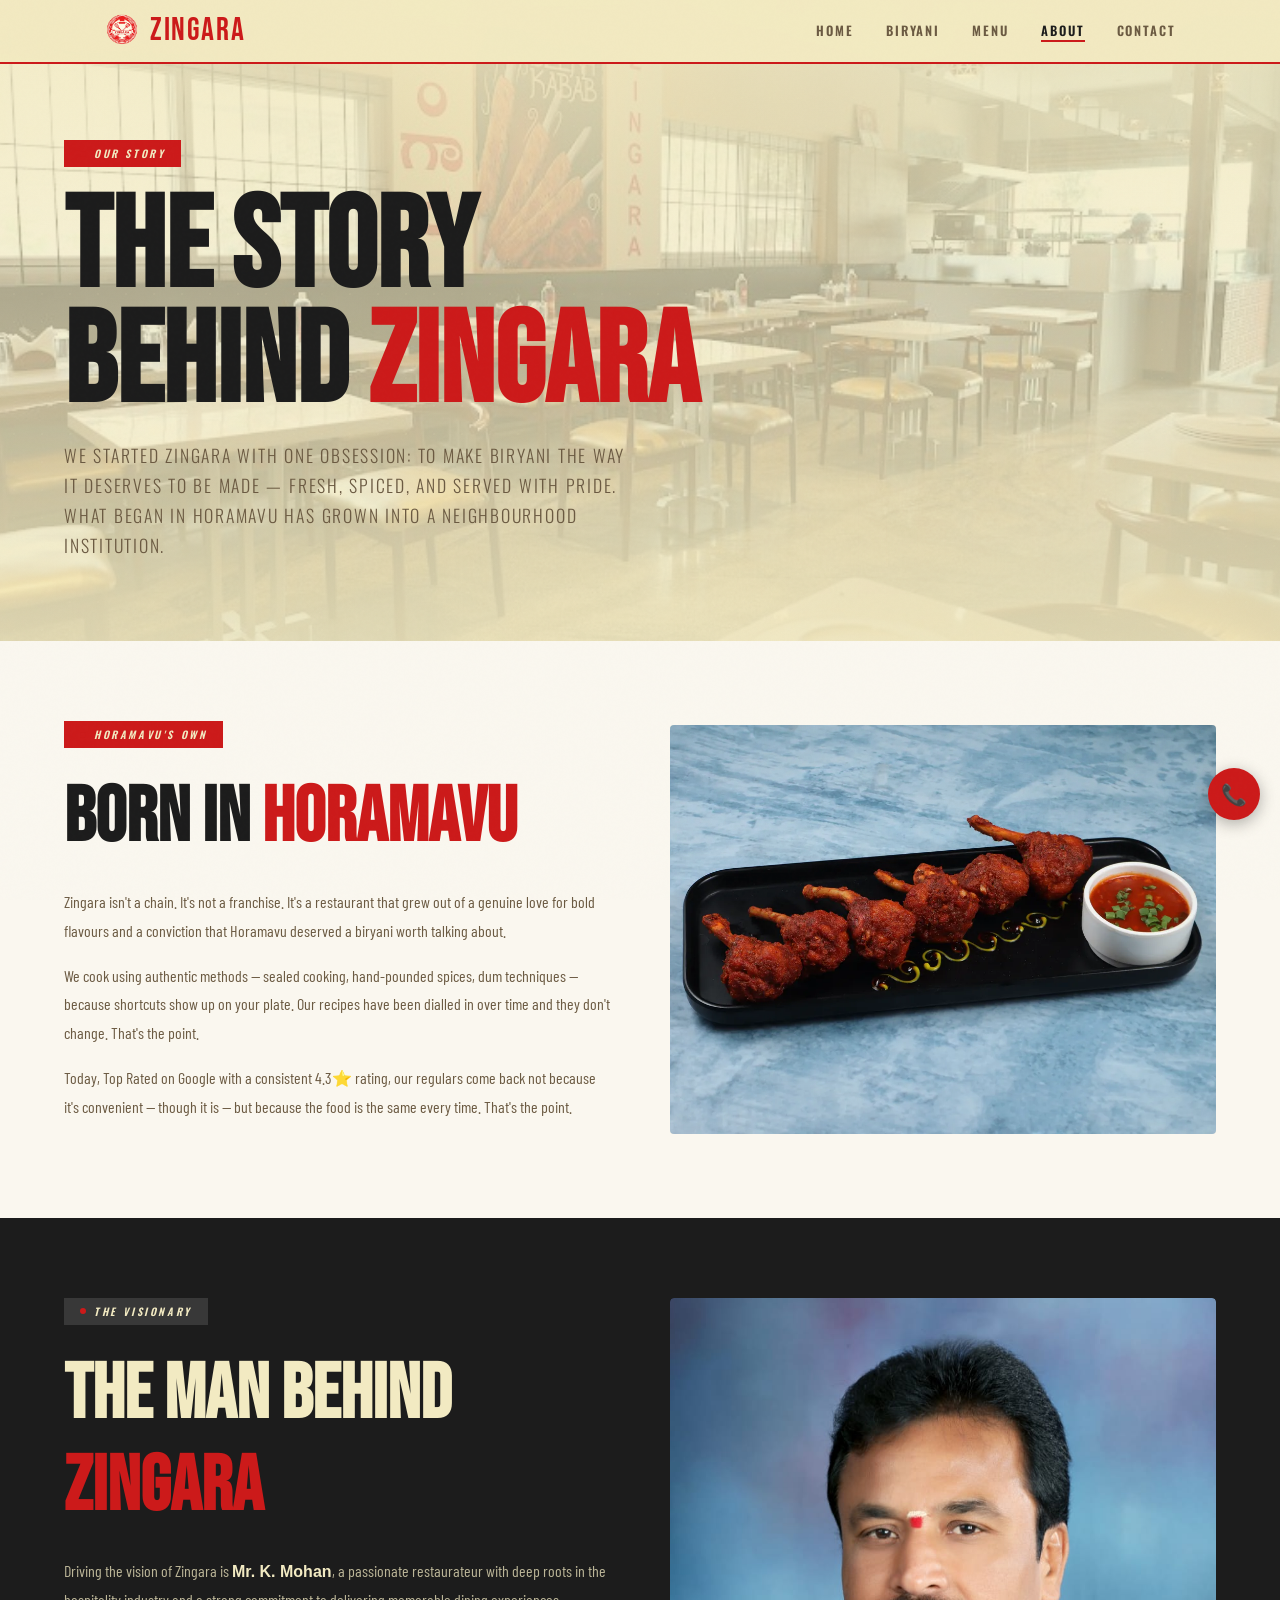
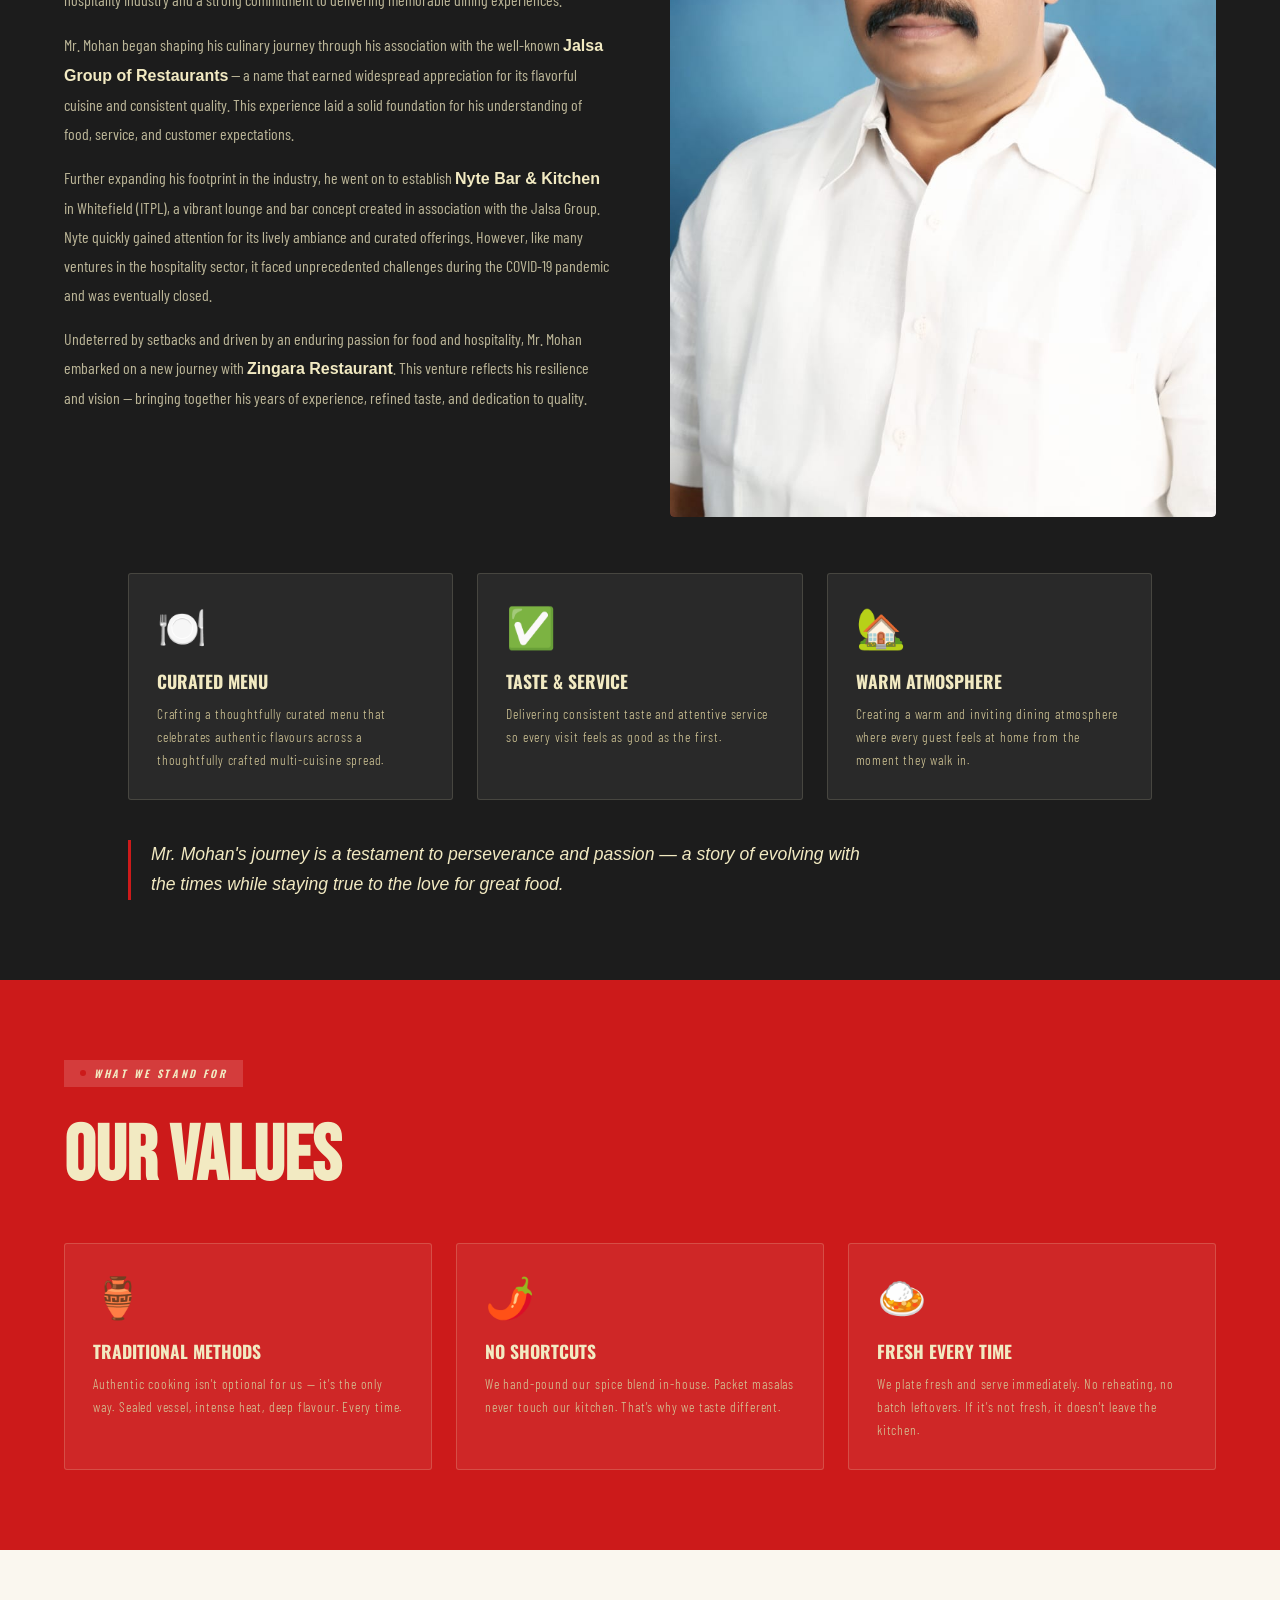
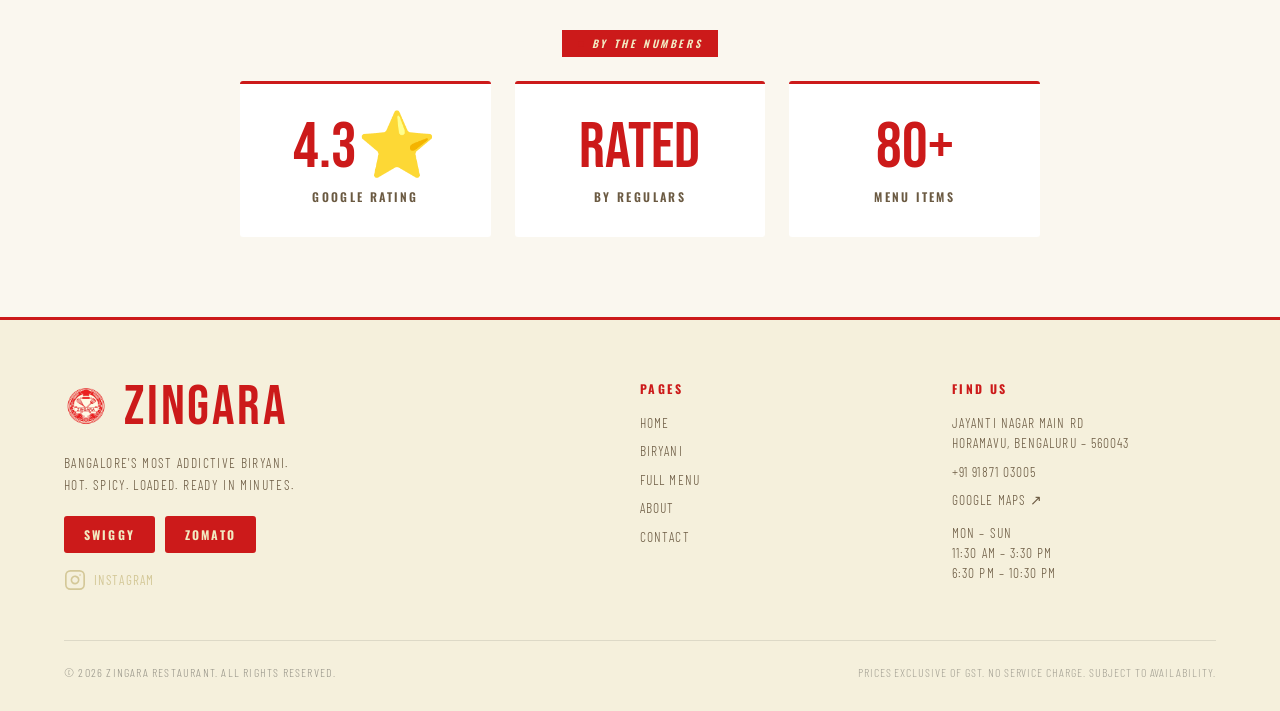
==== commit 95d28921: "Update site copy for dum-focused multi-cuisine messaging and revised hours" ====
--- a/about.html
+++ b/about.html
@@ -9,7 +9,7 @@
 
   <!-- Open Graph -->
   <meta property="og:title" content="About Zingara — Horamavu's Favourite Biryani Restaurant">
-  <meta property="og:description" content="Born in Horamavu. Authentic dum biryani, hand-pounded spices, Nati-style chicken. Rated 4.3⭐ on Google. Our story, our food.">
+  <meta property="og:description" content="Born in Horamavu. Authentic dum biryani, hand-pounded spices, slow-cooked chicken. Rated 4.3⭐ on Google. Our story, our food.">
   <meta property="og:type" content="restaurant">
   <meta property="og:image" content="https://zingara.in/images/hero-3.jpg">
   <meta property="og:url" content="https://zingara.in/about.html">
@@ -17,7 +17,7 @@
   <!-- Twitter Card -->
   <meta name="twitter:card" content="summary_large_image">
   <meta name="twitter:title" content="About Zingara — Horamavu's Favourite Biryani Restaurant">
-  <meta name="twitter:description" content="Born in Horamavu. Authentic dum biryani, hand-pounded spices, Nati-style chicken. Rated 4.3⭐.">
+  <meta name="twitter:description" content="Born in Horamavu. Authentic dum biryani, hand-pounded spices, slow-cooked chicken. Rated 4.3⭐.">
   <meta name="twitter:image" content="https://zingara.in/images/hero-3.jpg">
 
   <!-- Favicon -->
@@ -59,8 +59,8 @@
     <div class="about-story-text">
       <div class="section-badge">Horamavu's Own</div>
       <h2>BORN IN <span>HORAMAVU</span></h2>
-      <p>Zingara isn't a chain. It's not a franchise. It's a restaurant that grew out of a genuine love for South Indian food and a conviction that Horamavu deserved a biryani worth talking about.</p>
-      <p>We cook using authentic methods — sealed cooking, hand-pounded spices, Nati-style chicken — because shortcuts show up on your plate. Our recipes have been dialled in over time and they don't change. That's the point.</p>
+      <p>Zingara isn't a chain. It's not a franchise. It's a restaurant that grew out of a genuine love for bold flavours and a conviction that Horamavu deserved a biryani worth talking about.</p>
+      <p>We cook using authentic methods — sealed cooking, hand-pounded spices, dum techniques — because shortcuts show up on your plate. Our recipes have been dialled in over time and they don't change. That's the point.</p>
       <p>Today, Top Rated on Google with a consistent 4.3⭐ rating, our regulars come back not because it's convenient — though it is — but because the food is the same every time. That's the point.</p>
     </div>
     <div class="about-img">
@@ -103,13 +103,13 @@
       <div class="value-item" style="border-color:rgba(242,234,194,0.15);">
         <div class="value-icon">🍽️</div>
         <div class="value-title">Curated Menu</div>
-        <p class="value-text">Crafting a thoughtfully curated menu that celebrates authentic flavours and the very best of South Indian cuisine.</p>
+        <p class="value-text">Crafting a thoughtfully curated menu that celebrates authentic flavours across a thoughtfully crafted multi-cuisine spread.</p>
       </div>
 
       <div class="value-item" style="border-color:rgba(242,234,194,0.15);">
         <div class="value-icon">✅</div>
         <div class="value-title">Taste &amp; Service</div>
-        <p class="value-text">Ensuring consistency in taste and service — because a great restaurant is only as good as its worst day, and that standard is non-negotiable.</p>
+        <p class="value-text">Delivering consistent taste and attentive service so every visit feels as good as the first.</p>
       </div>
 
       <div class="value-item" style="border-color:rgba(242,234,194,0.15);">
--- a/css/style.css
+++ b/css/style.css
@@ -2592,4 +2592,50 @@
    ============================================================ */
 .biryani-page-hero-img img {
   opacity: 0.25;
-}+}
+/* ============================================================
+   FEATURED CARD HIGHLIGHT — Zingara Biryani & Chicken Mysore Pulav
+   ============================================================ */
+
+/* Home page — biryani grid cards */
+.biryani-card--featured {
+  background: #FFF9F0;
+  border: 2px solid var(--red);
+  box-shadow: 0 4px 20px rgba(204,26,26,0.15);
+}
+.biryani-card--featured:hover {
+  transform: translateY(-6px);
+  box-shadow: 0 16px 40px rgba(204,26,26,0.25);
+}
+.biryani-card--featured .biryani-card-name {
+  color: var(--red);
+}
+.popular-label {
+  display: inline-flex;
+  align-items: center;
+  gap: 5px;
+  background: var(--red);
+  color: var(--cream);
+  font-family: 'Oswald', sans-serif;
+  font-weight: 600;
+  font-size: 0.6rem;
+  letter-spacing: 0.18em;
+  text-transform: uppercase;
+  padding: 3px 10px;
+  border-radius: 2px;
+  margin-bottom: 10px;
+}
+
+/* Biryani page — full cards */
+.biryani-full-card--featured {
+  background: #FFF9F0;
+  border: 2px solid var(--red);
+  box-shadow: 0 4px 20px rgba(204,26,26,0.15);
+}
+.biryani-full-card--featured:hover {
+  transform: translateY(-6px);
+  box-shadow: 0 20px 50px rgba(204,26,26,0.25);
+}
+.biryani-full-card--featured .biryani-full-name {
+  color: var(--red);
+}
